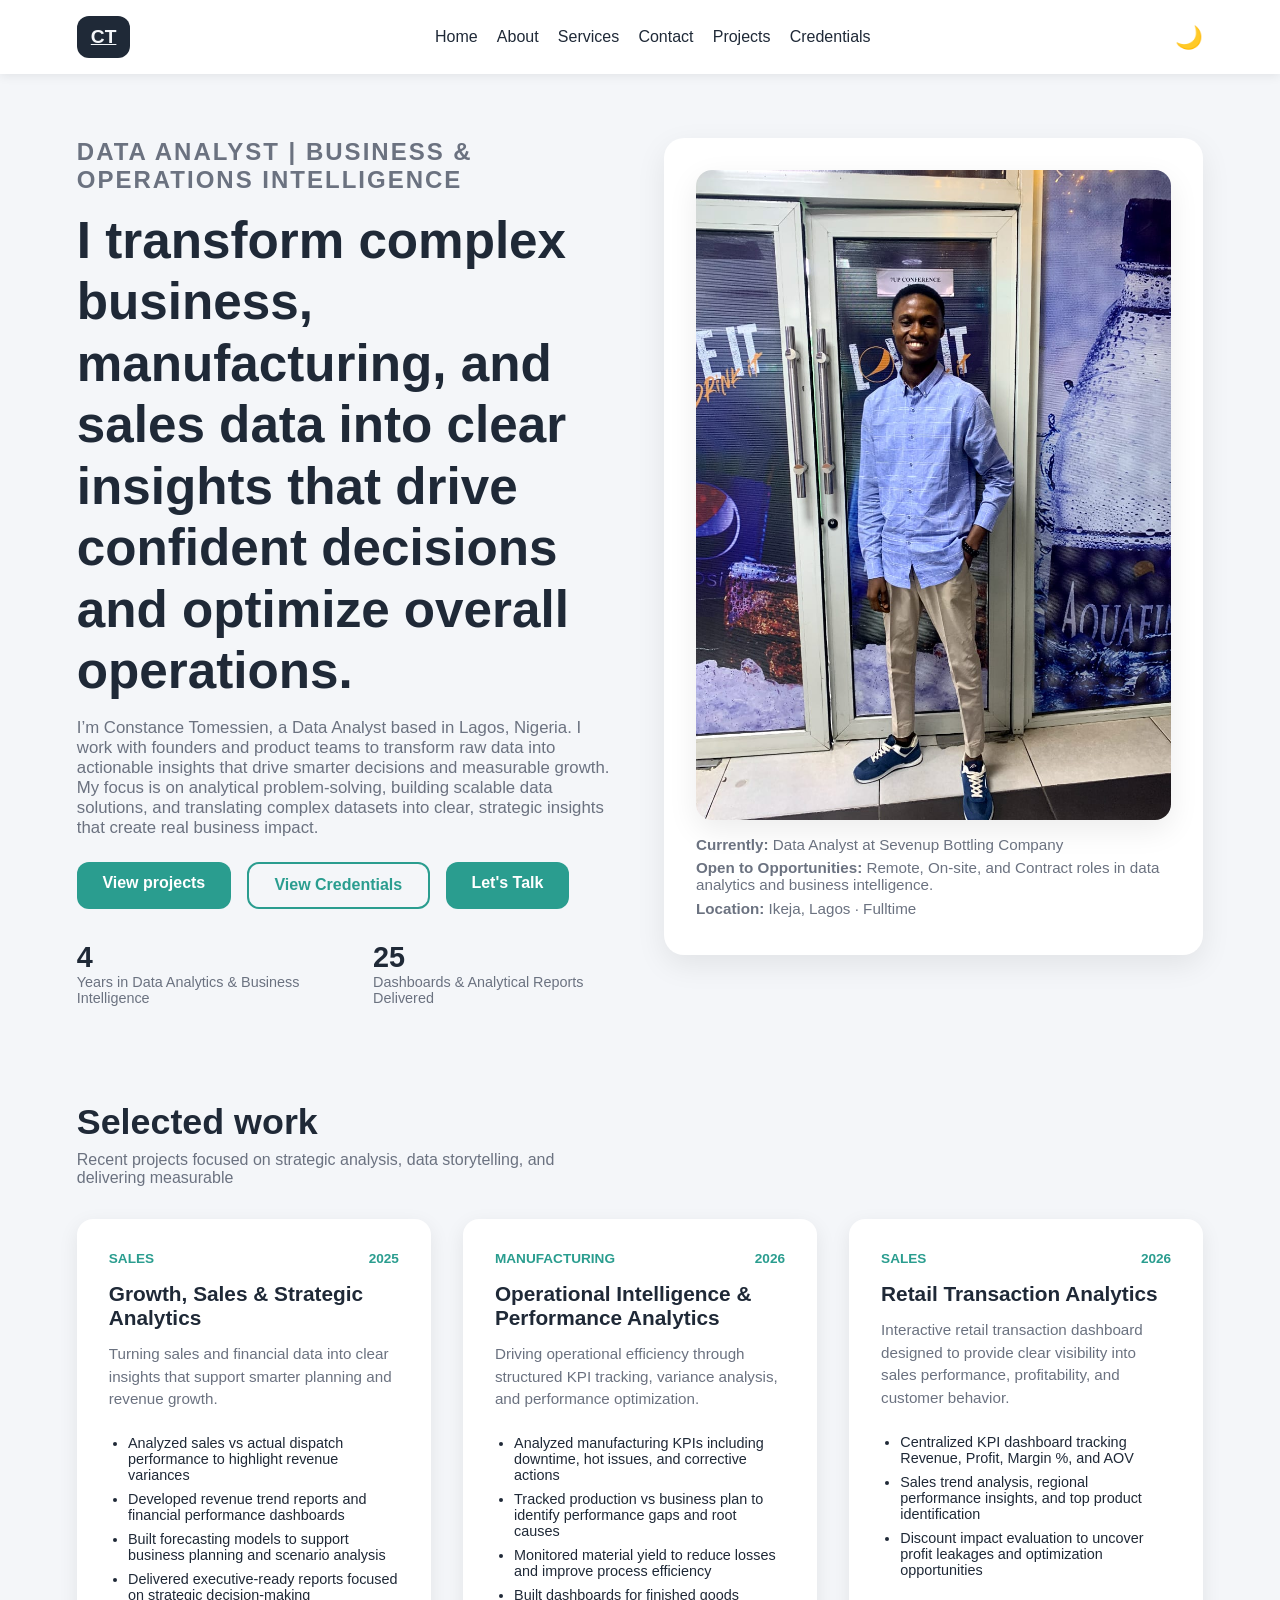
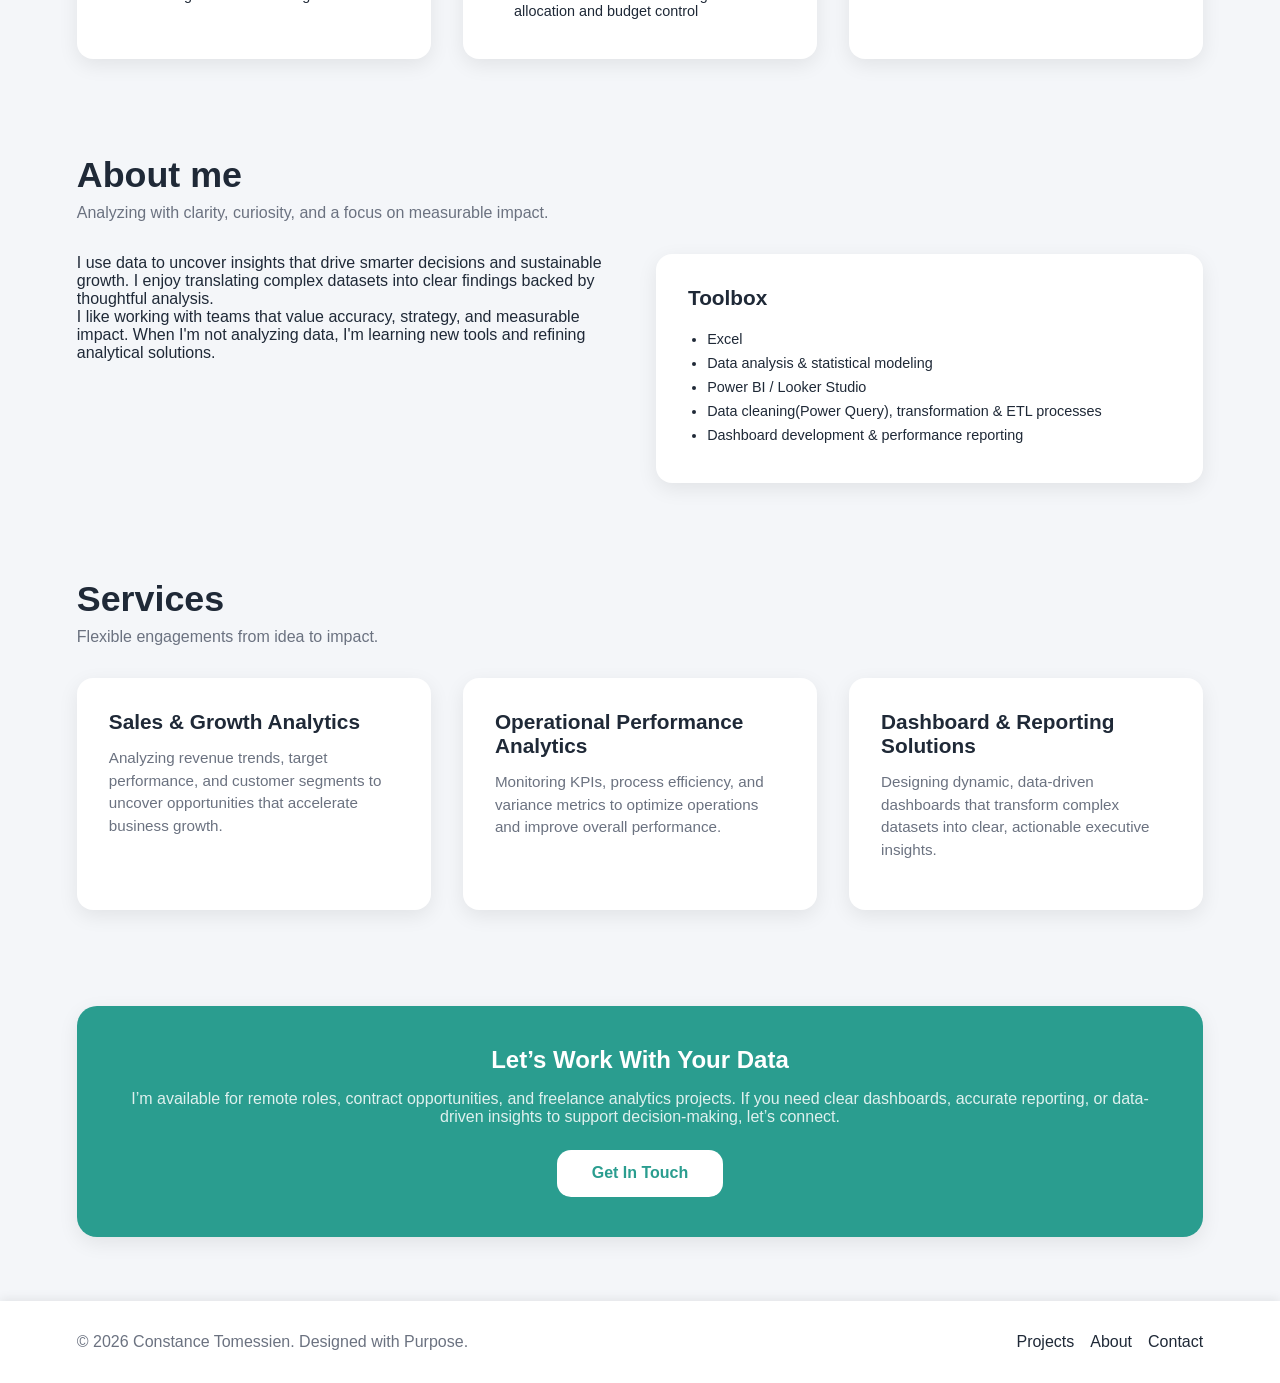
==== index.html @ d14983cd "footer update" ====
<!DOCTYPE html>
<html lang="en">
<head>
<meta charset="UTF-8" />
<meta name="viewport" content="width=device-width, initial-scale=1.0" />
<title>Portfolio | Constance.Tomessien</title>

<link rel="stylesheet" href="Styles/style.css"/>
<link rel="preconnect" href="https://fonts.googleapis.com"/>
<link rel="preconnect" href="https://fonts.gstatic.com" crossorigin />
<link href="https://fonts.googleapis.com/css2?family=Inter:wght@300;400;500;600;700&display=swap" rel="stylesheet"/>
</head>

<body>
<header class="site-header">
  <nav class="nav">
    <a class="logo" href="#top">CT</a>
    <div class="nav-links">
       <a href="index.html#work">Home</a>
      <a href="index.html#about">About</a>
      <a href="index.html#services">Services</a>
      <a href="index.html#contact">Contact</a>
      <a href="work.html">Projects</a>
      <a href="credentials.html">Credentials</a>
    </div>
    <button id="theme-toggle" class="theme-toggle">🌙</button>
  </nav>
</header>

<main id="top">

<section class="hero reveal">
  <div class="hero-content">
    <p class="eyebrow">Data Analyst | Business & Operations Intelligence</p>
<h1>
  I transform complex business, manufacturing, and sales data into clear insights that drive confident decisions and optimize overall operations.
</h1>
    <p class="lead">
      I’m Constance Tomessien, a Data Analyst based in Lagos, Nigeria.
I work with founders and product teams to transform raw data into actionable insights that drive smarter decisions and measurable growth.

My focus is on analytical problem-solving, building scalable data solutions, and translating complex datasets into clear, strategic insights that create real business impact.
    </p>
    <div class="hero-actions">
      <a class="primary" href="#work">View projects</a>
      <a href="credentials.html" class="Primary-btn">
  View Credentials
</a>

     <a class="primary talk-btn" href="mailto:Esstancy@gmail.com">Let's Talk</a>
    </div>
    <div class="hero-stats">
      <div>
  <h3>4+</h3>
  <p>Years in Data Analytics & Business Intelligence</p>
</div>

<div>
  <h3>25+</h3>
  <p>Dashboards & Analytical Reports Delivered</p>
</div>
      <!--<div>
        <h3>8</h3>
        <p>Happy partners</p>
      </div>-->
    </div>
  </div>

  <div class="hero-card">
    <!-- Button over the hero image -->

    <img src="Constance.jpg" alt="Portrait of Constance" class="hero-image"/>
    <div class="card-content">
      <p><strong>Currently:</strong> Data Analyst at Sevenup Bottling Company</p>
      <p><strong>Open to Opportunities:</strong> Remote, On-site, and Contract roles in data analytics and business intelligence.</p>
      <p><strong>Location:</strong> Ikeja, Lagos · Fulltime</p>
    </div>
  </div>
</section>

<section class="work reveal" id="work">
  <div class="section-title">
    <h2>Selected work</h2>
   <p>Recent projects focused on strategic analysis, data storytelling, and delivering measurable</p>
  </div>

  <div class="work-grid">
    <a class="work-card clickable">
      <div class="work-meta">
        <span>SALES</span>
        <span>2025</span>
      </div>
      <h3>Growth, Sales & Strategic Analytics</h3>
      <p>
        Turning sales and financial data into clear insights that support smarter planning and revenue growth.
      </p>
      <ul>
        <li>Analyzed sales vs actual dispatch performance to highlight revenue variances</li>
        <li>Developed revenue trend reports and financial performance dashboards</li>
        <li>Built forecasting models to support business planning and scenario analysis</li>
        <li>Delivered executive-ready reports focused on strategic decision-making</li>
      </ul>
    </a>

    <a class="work-card clickable">
      <div class="work-meta">
        <span>MANUFACTURING</span>
        <span>2026</span>
      </div>
     <h3>Operational Intelligence & Performance Analytics</h3>
      <p>
        Driving operational efficiency through structured KPI tracking, variance analysis, and performance optimization.
      </p>
      <ul>
        <li>Analyzed manufacturing KPIs including downtime, hot issues, and corrective actions</li>
        <li>Tracked production vs business plan to identify performance gaps and root causes</li>
        <li>Monitored material yield to reduce losses and improve process efficiency</li>
        <li>Built dashboards for finished goods allocation and budget control</li>
      </ul>
    </a>


    <a class="work-card clickable">
      <div class="work-meta">
        <span>SALES</span>
        <span>2026</span>
      </div>
      <h3>Retail Transaction Analytics</h3>
      <p>
        Interactive retail transaction dashboard designed to provide clear visibility into sales performance, profitability, and customer behavior.
      </p>
      <ul>
        <li>Centralized KPI dashboard tracking Revenue, Profit, Margin %, and AOV</li>
        <li>Sales trend analysis, regional performance insights, and top product identification</li>
        <li>Discount impact evaluation to uncover profit leakages and optimization opportunities</li>
      </ul>
    </a>

     <!--<a class="work-card clickable">
      <div class="work-meta">
        <span>E-Commerce</span>
        <span>2026</span>
      </div>
      <h3>E-Commerce Web Platform</h3>
        <p>
             A scalable online storefront designed to optimize product discovery, streamline checkout, and improve overall customer experience.
        </p>
        <ul>
            <li>Dynamic product catalog with category filtering and search</li>
            <li>Secure cart and checkout workflow</li>
            <li>Admin dashboard for product and order management</li>
        </ul>

        </a>-->

  </div>
</section>

<section class="about reveal" id="about">
  <div class="section-title">
    <h2>About me</h2>
    <p>Analyzing with clarity, curiosity, and a focus on measurable impact.</p>
  </div>
  <div class="about-grid">
    <div>
      <p>
        I use data to uncover insights that drive smarter decisions and sustainable growth.
        I enjoy translating complex datasets into clear findings backed by thoughtful analysis.
      </p>
      <p>
        I like working with teams that value accuracy, strategy, and measurable impact.
        When I'm not analyzing data, I'm learning new tools and refining analytical solutions.
      </p>
    </div>

    <div class="about-list">
    <h3>Toolbox</h3>
      <ul>
        <li>Excel</li>
        <li>Data analysis & statistical modeling</li>
        <li>Power BI / Looker Studio</li>
        <li>Data cleaning(Power Query), transformation & ETL processes</li>
        <li>Dashboard development & performance reporting</li>
      </ul>
    </div>
  </div>
</section>

<section class="services reveal" id="services">
  <div class="section-title">
    <h2>Services</h2>
    <p>Flexible engagements from idea to impact.</p>
  </div>
  <div class="service-grid">
    <div class="service-card">
      <h3>Sales & Growth Analytics</h3>
      <p>Analyzing revenue trends, target performance, and customer segments to uncover opportunities that accelerate business growth.</p>
    </div>
    <div class="service-card">
      <h3>Operational Performance Analytics</h3>
      <p>Monitoring KPIs, process efficiency, and variance metrics to optimize operations and improve overall performance.</p>
    </div>
    <div class="service-card">
      <h3>Dashboard & Reporting Solutions</h3>
      <p>Designing dynamic, data-driven dashboards that transform complex datasets into clear, actionable executive insights.</p>
    </div>
  </div>
</section>

<section class="contact reveal" id="contact">
<div>
  <h2>Let’s Work With Your Data</h2>
  <p>
    I’m available for remote roles, contract opportunities, and freelance analytics projects. 
    If you need clear dashboards, accurate reporting, or data-driven insights to support decision-making, let’s connect.
  </p>
  <a href="mailto:esstancy@gmail.com?subject=Data%20Analytics%20Opportunity">
    Get In Touch
  </a>
</div>

  </div>
</section>

</main>

<footer class="site-footer">
  <p>© 2026 Constance Tomessien. Designed with Purpose.</p>
  <div class="footer-links">
    <a href="#work">Projects</a>
    <a href="#about">About</a>
    <a href="#contact">Contact</a>
  </div>
</footer>
<script src="Styles/script.js"></script>
</body>
</html>
---- Styles/style.css ----
:root {
  --primary: #2a9d8f;
  --bg: #f4f6f9;
  --surface: #ffffff;
  --text: #1f2937;
  --muted: #6b7280;
  --shadow: rgba(0, 0, 0, 0.08);
}

[data-theme="dark"] {
  --bg: #0f172a;
  --surface: #1e293b;
  --text: #f1f5f9;
  --muted: #94a3b8;
  --shadow: rgba(0, 0, 0, 0.4);
}

* {
  margin: 0;
  padding: 0;
  box-sizing: border-box;
  font-family: 'Trebuchet MS', 'Lucida Sans Unicode', 'Lucida Grande', 'Lucida Sans', Arial, sans-serif;
}

body {
  background: var(--bg);
  color: var(--text);
  transition: all 0.3s ease;
  scroll-behavior: smooth;
}

/* HEADER / NAV */
.site-header {
  padding: 1rem 6%;
  background: var(--surface);
  box-shadow: 0 2px 10px var(--shadow);
  position: sticky;
  top: 0;
  z-index: 1000;
}

.nav {
  display: flex;
  justify-content: space-between;
  align-items: center;
}

.logo {
  font-weight: 700;
  font-size: 1.2rem;
  padding: 10px 14px;
  border-radius: 12px;
  background: var(--text);
  color: var(--bg);
  transition: 0.3s;
}

.nav-links {
  display: flex;
  gap: 1.2rem;
  align-items: center;
}

.nav-links a {
  text-decoration: none;
  color: var(--text);
  font-weight: 500;
  position: relative;
  transition: 0.3s;
}

.nav-links a::after {
  content: "";
  position: absolute;
  width: 0%;
  height: 2px;
  left: 0;
  bottom: -5px;
  background: var(--primary);
  transition: 0.3s;
}

.nav-links a:hover::after,
.nav-links a.active::after {
  width: 100%;
}

.theme-toggle {
  background: none;
  border: none;
  font-size: 1.4rem;
  cursor: pointer;
  color: var(--text);
}

/* MAIN */
main {
  padding: 4rem 6%;
  display: flex;
  flex-direction: column;
  gap: 6rem;
}

/* HERO */
.hero {
  display: grid;
  grid-template-columns: repeat(auto-fit, minmax(280px, 1fr));
  gap: 3rem;
  align-items: start;
}

.hero-content h1 {
  font-size: clamp(2.5rem, 4vw, 3.2rem);
  line-height: 1.2;
  margin: 1rem 0;
}

.eyebrow {
  text-transform: uppercase;
  letter-spacing: 2px;
  font-size: 1.5rem;
  color: var(--muted);
  font-weight: 600;
}

.lead {
  font-size: 1.05rem;
  color: var(--muted);
  max-width: 600px;
}

.hero-actions {
  display: flex;
  gap: 16px;
  margin: 1.5rem 0;
  flex-wrap: wrap;
}

.hero-actions a {
  padding: 0.8rem 1.6rem;
  border-radius: 12px;
  font-weight: 600;
  transition: all 0.3s ease;
  text-decoration: none;
}

.hero-actions .primary {
  background: var(--primary);
  color: #fff;
}

.hero-actions .primary:hover {
  transform: translateY(-3px);
}

.hero-actions .secondary {
  border: 2px solid var(--primary);
  color: var(--primary);
  background: transparent;
}

.hero-actions .Primary-btn{
   border: 2px solid var(--primary);
  color: var(--primary);
  background: transparent;
}

.hero-actions .secondary:hover{
  background: var(--primary);
  color: white;
}

.hero-actions .Primary-btn:hover{
   background: var(--primary);
  color: white;
}
.hero-stats {
  display: flex;
  gap: 2rem;
  margin-top: 2rem;
}

.hero-stats h3 {
  font-size: 1.8rem;
}

.hero-stats p {
  color: var(--muted);
  font-size: 0.9rem;
}

/* HERO IMAGE */
.hero-card {
  background: var(--surface);
  padding: 2rem;
  border-radius: 20px;
  box-shadow: 0 10px 30px var(--shadow);
  display: grid;
  gap: 1rem;
  justify-items: center;
  position: relative; /* for top button */
}

.hero-card img {
  width: 100%;
  max-width: 550px;
  height: 650px;
  border-radius: 16px;
  box-shadow: 0 10px 30px var(--shadow);
  object-fit: cover;
}

.hero-card .card-content p {
  font-size: 0.95rem;
  color: var(--muted);
  margin-bottom: 0.4rem;
}


.hero-card .talk-btn {
  position: absolute;
  top: 15px;
  right: 15px;
  background: var(--primary);
  color: #fff;
  padding: 0.6rem 1.2rem;
  border-radius: 12px;
  font-weight: 600;
  border: none;
  cursor: pointer;
  text-decoration: none;
  transition: 0.3s;
}

.hero-card .talk-btn:hover {
  transform: translateY(-2px);
  box-shadow: 0 4px 12px var(--shadow);
}


.section-title {
  display: flex;
  flex-direction: column;
  gap: 0.5rem;
}

.section-title h2 {
  font-size: clamp(1.8rem, 2.8vw, 2.4rem);
}

.section-title p {
  color: var(--muted);
  max-width: 520px;
}

/* GRID LAYOUTS */
.work-grid,
.service-grid,
.about-grid,
.card-grid {
  display: grid;
  grid-template-columns: repeat(auto-fit, minmax(260px, 1fr));
  gap: 2rem;
  margin-top: 2rem;
}

/* WORK / SERVICE / TOOLBOX CARDS */
.work-card,
.service-card,
.about-list {
  display: flex;
  flex-direction: column;
  justify-content: flex-start;
  background: var(--surface);
  padding: 2rem;
  border-radius: 16px;
  box-shadow: 0 6px 20px var(--shadow);
  text-decoration: none;
  color: var(--text);
  transition: all 0.3s ease;
  cursor: pointer;
}

.work-card:hover,
.service-card:hover,
.about-list:hover {
  transform: translateY(-6px);
  box-shadow: 0 12px 30px var(--shadow);
}

/* Card Meta (Category + Year) */
.work-card .work-meta {
  display: flex;
  justify-content: space-between;
  margin-bottom: 1rem;
  font-size: 0.85rem;
  font-weight: 600;
  color: var(--primary);
}

/* Card Titles */
.work-card h3,
.service-card h3,
.about-list h3 {
  margin-bottom: 0.8rem;
  font-size: 1.3rem;
  color: var(--text);
}

/* Card Description */
.work-card p,
.service-card p,
.about-list p {
  font-size: 0.95rem;
  margin-bottom: 1rem;
  line-height: 1.5;
  color: var(--muted);
}

/* Card Lists */
.work-card ul,
.about-list ul {
  list-style: disc;
  padding-left: 1.2rem;
  margin-top: 0.5rem;
}

.work-card ul li,
.about-list ul li {
  margin-bottom: 0.5rem;
  font-size: 0.9rem;
  color: var(--text);
}

/* FOOTER */
.site-footer {
  padding: 2rem 6%;
  display: flex;
  justify-content: space-between;
  flex-wrap: wrap;
  gap: 1rem;
  color: var(--muted);
  background: var(--surface);
  box-shadow: 0 -2px 10px var(--shadow);
}

.footer-links {
  display: flex;
  gap: 1rem;
}

.footer-links a {
  text-decoration: none;
  color: var(--text);
  font-weight: 500;
  position: relative;
  transition: 0.3s;
}

.footer-links a::after {
  content: "";
  position: absolute;
  width: 0%;
  height: 2px;
  left: 0;
  bottom: -3px;
  background: var(--primary);
  transition: 0.3s;
}

.footer-links a:hover::after,
.footer-links a.active::after {
  width: 100%;
}

/* CONTACT SECTION */
.contact {
  display: grid;
  grid-template-columns: repeat(auto-fit, minmax(260px, 1fr));
  gap: 2rem;
  background: var(--primary);
  color: var(--surface);
  padding: 2.5rem;
  border-radius: 20px;
  box-shadow: 0 6px 20px var(--shadow);
  position: relative;
}

.contact h2 {
  color: var(--surface);
  margin-bottom: 1rem;
}

.contact p {
  color: rgba(255, 255, 255, 0.85);
}

/* LET'S TALK BUTTON ON CONTACT */
.contact .talk-btn {
  background: var(--surface);
  color: var(--primary);
  padding: 0.6rem 1.2rem;
  border-radius: 12px;
  font-weight: 600;
  border: none;
  cursor: pointer;
  text-decoration: none;
  transition: 0.3s;
}

.contact .talk-btn:hover {
  transform: translateY(-2px);
  box-shadow: 0 4px 12px var(--shadow);
}

/* SNAPSHOTS */
.snapshot-grid {
  display: grid;
  grid-template-columns: repeat(auto-fit, minmax(280px, 1fr));
  gap: 1.5rem;
  margin-top: 1.5rem;
}

.snapshot-grid img {
  width: 100%;
  border-radius: 16px;
  box-shadow: 0 6px 20px var(--shadow);
  transition: transform 0.3s ease;
}

.snapshot-grid img:hover {
  transform: scale(1.03);
}

/* REVEAL ANIMATION */
.reveal {
  opacity: 0;
  transform: translateY(30px);
  transition: all 0.7s ease;
}

.reveal.active {
  opacity: 1;
  transform: translateY(0);
}

/* RESPONSIVE */
@media (max-width: 720px) {
  .hero {
    grid-template-columns: 1fr;
  }

  .nav-links {
    flex-wrap: wrap;
    gap: 1rem;
  }
}
/* CONTACT BUTTON FIX ONLY */
.contact {
  position: relative;
  text-align: center;
}

.contact a {
  display: inline-flex;
  align-items: center;
  justify-content: center;
  margin-top: 1.5rem;
  padding: 0.9rem 2.2rem;
  background: #ffffff;
  color: var(--primary);
  border-radius: 14px;
  font-weight: 600;
  text-decoration: none;
  transition: all 0.3s ease;
}

.contact a:hover {
  transform: translateY(-3px);
}
/* ===========================
   PROJECT INTERFACE – POLISHED
   =========================== */

/* Remove underline globally inside project cards */
.project-card a {
  color: inherit;
}

/* Project Card Structure Upgrade */
.project-card {
  display: flex;
  text-decoration: none;
  flex-direction: column;
  gap: 1.1rem;
  padding: 2rem;
  border-radius: 18px;
  background: var(--surface);
  border: 1px solid rgba(0, 0, 0, 0.05);
  transition: all 0.35s ease;
}

[data-theme="dark"] .project-card {
  border: 1px solid rgba(255, 255, 255, 0.06);
}

/* Accent Line */
.project-card::before {
  content: "";
  width: 45px;
  height: 4px;
  background: var(--primary);
  border-radius: 6px;
  display: block;
}

/* Title */
.project-card h3 {
  font-size: 1.3rem;
  font-weight: 600;
  color: var(--text);
  letter-spacing: -0.3px;
}

/* Description */
.project-card p {
  font-size: 0.95rem;
  line-height: 1.65;
  color: var(--muted);
}

/* Feature List */
.project-card ul {
  padding-left: 1rem;
  margin-top: 0.3rem;
  display: flex;
  flex-direction: column;
  gap: 0.5rem;
}

.project-card ul li {
  font-size: 0.92rem;
  color: var(--muted);
  line-height: 1.5;
}

/* Professional Hover Effect */
.project-card:hover {
  transform: translateY(-8px);
  box-shadow: 0 20px 45px var(--shadow);
}

/* Optional: Slight Title Color Shift on Hover */
.project-card:hover h3 {
  color: var(--primary);
}

/* Grid Spacing Enhancement */
.card-grid {
  gap: 2.5rem;
}
/* IMAGE LIGHTBOX */
.snapshot-grid img {
  cursor: pointer;
}

/* Modal Background */
.image-modal {
  display: none;
  position: fixed;
  z-index: 2000;
  padding-top: 60px;
  left: 0;
  top: 0;
  width: 100%;
  height: 100%;
  background-color: rgba(0, 0, 0, 0.85);
  backdrop-filter: blur(4px);
}

/* Modal Image */
.modal-content {
  margin: auto;
  display: block;
  max-width: 85%;
  max-height: 80vh;
  border-radius: 16px;
  box-shadow: 0 20px 60px rgba(0, 0, 0, 0.6);
  animation: zoomIn 0.3s ease;
}

/* Close Button */
.close-modal {
  position: absolute;
  top: 25px;
  right: 40px;
  color: white;
  font-size: 40px;
  font-weight: 300;
  cursor: pointer;
  transition: 0.3s;
}

.close-modal:hover {
  color: var(--primary);
}

/* Animation */
@keyframes zoomIn {
  from { transform: scale(0.9); opacity: 0; }
  to { transform: scale(1); opacity: 1; }
}

/* ===========================
   CREDENTIALS PAGE
   =========================== */

.page-header {
  text-align: center;
  padding: 5rem 1rem 3rem;
}

.page-header h1 {
  font-size: 2.5rem;
  color: var(--text);
}

.page-header p {
  color: var(--muted);
  margin-top: 0.8rem;
}

.credentials-section {
  padding: 3rem 1rem;
  max-width: 1100px;
  margin: 0 auto;
}

.credential-card {
  background: var(--surface);
  border-radius: 18px;
  padding: 2rem;
  border: 1px solid rgba(0, 0, 0, 0.05);
  display: flex;
  flex-direction: column;
  gap: 1rem;
  transition: 0.3s ease;
}

[data-theme="dark"] .credential-card {
  border: 1px solid rgba(255, 255, 255, 0.08);
}

.credential-card:hover {
  transform: translateY(-6px);
  box-shadow: 0 20px 45px var(--shadow);
}

.credential-card h3 {
  color: var(--text);
  font-weight: 600;
}

.credential-card p {
  color: var(--muted);
}

.credential-actions {
  display: flex;
  gap: 1rem;
  flex-wrap: wrap;
  margin-top: 1rem;
}
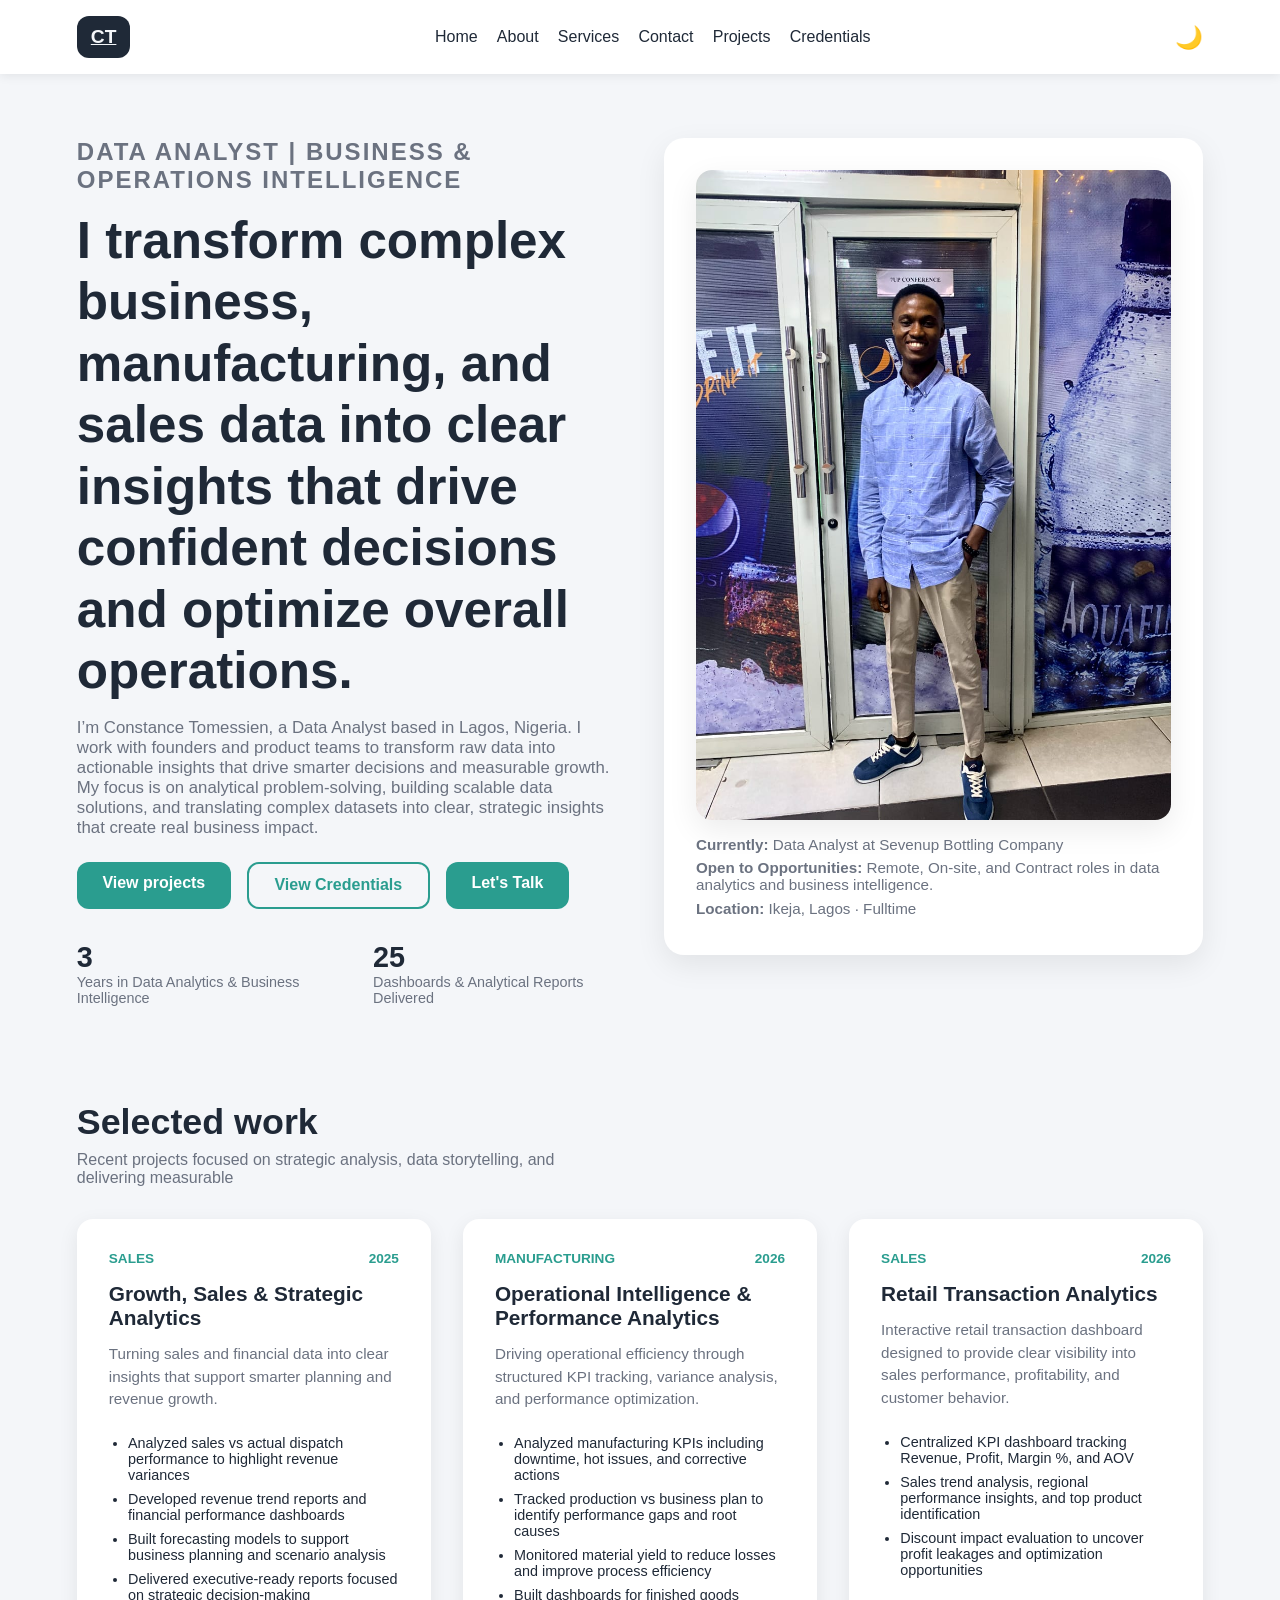
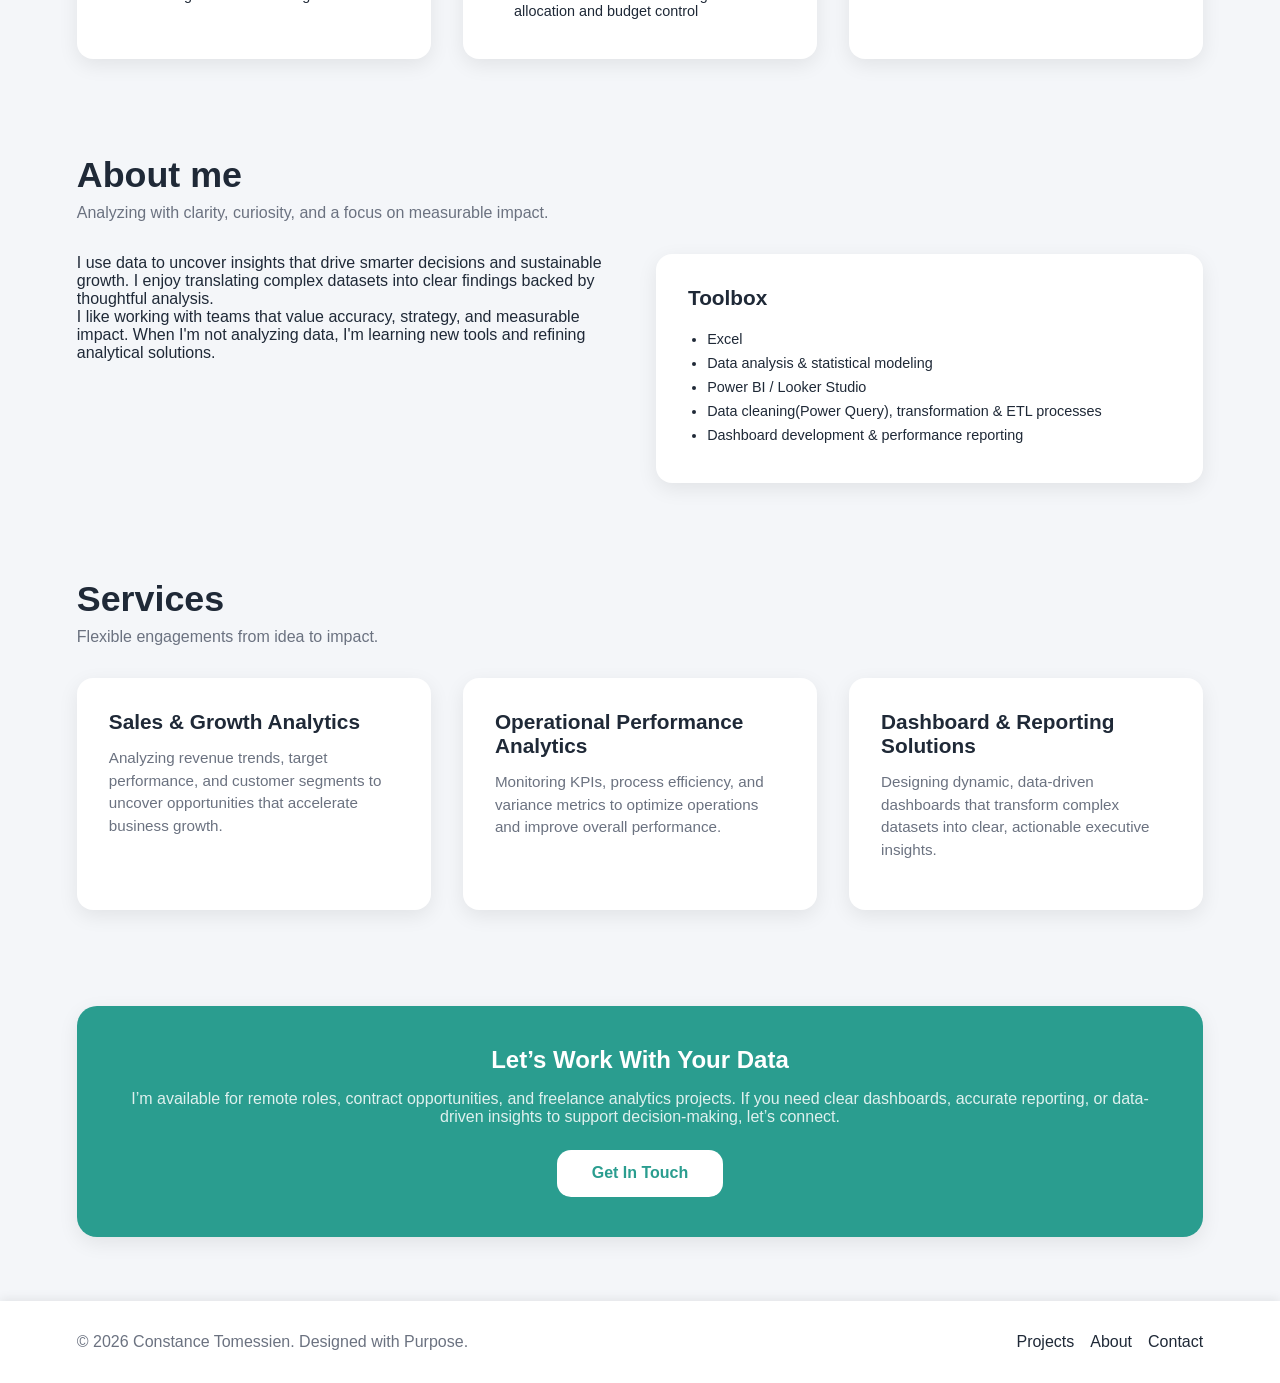
==== commit 0e74013d: "Experince year Update" ====
--- a/index.html
+++ b/index.html
@@ -4,11 +4,19 @@
 <meta charset="UTF-8" />
 <meta name="viewport" content="width=device-width, initial-scale=1.0" />
 <title>Portfolio | Constance.Tomessien</title>
-
 <link rel="stylesheet" href="Styles/style.css"/>
 <link rel="preconnect" href="https://fonts.googleapis.com"/>
 <link rel="preconnect" href="https://fonts.gstatic.com" crossorigin />
 <link href="https://fonts.googleapis.com/css2?family=Inter:wght@300;400;500;600;700&display=swap" rel="stylesheet"/>
+  <!-- Google tag (gtag.js) -->
+<script async src="https://www.googletagmanager.com/gtag/js?id=G-05SJEJJDKQ"></script>
+<script>
+  window.dataLayer = window.dataLayer || [];
+  function gtag(){dataLayer.push(arguments);}
+  gtag('js', new Date());
+
+  gtag('config', 'G-05SJEJJDKQ');
+</script>
 </head>
 
 <body>
@@ -51,7 +59,7 @@
     </div>
     <div class="hero-stats">
       <div>
-  <h3>4+</h3>
+  <h3>3+</h3>
   <p>Years in Data Analytics & Business Intelligence</p>
 </div>
 
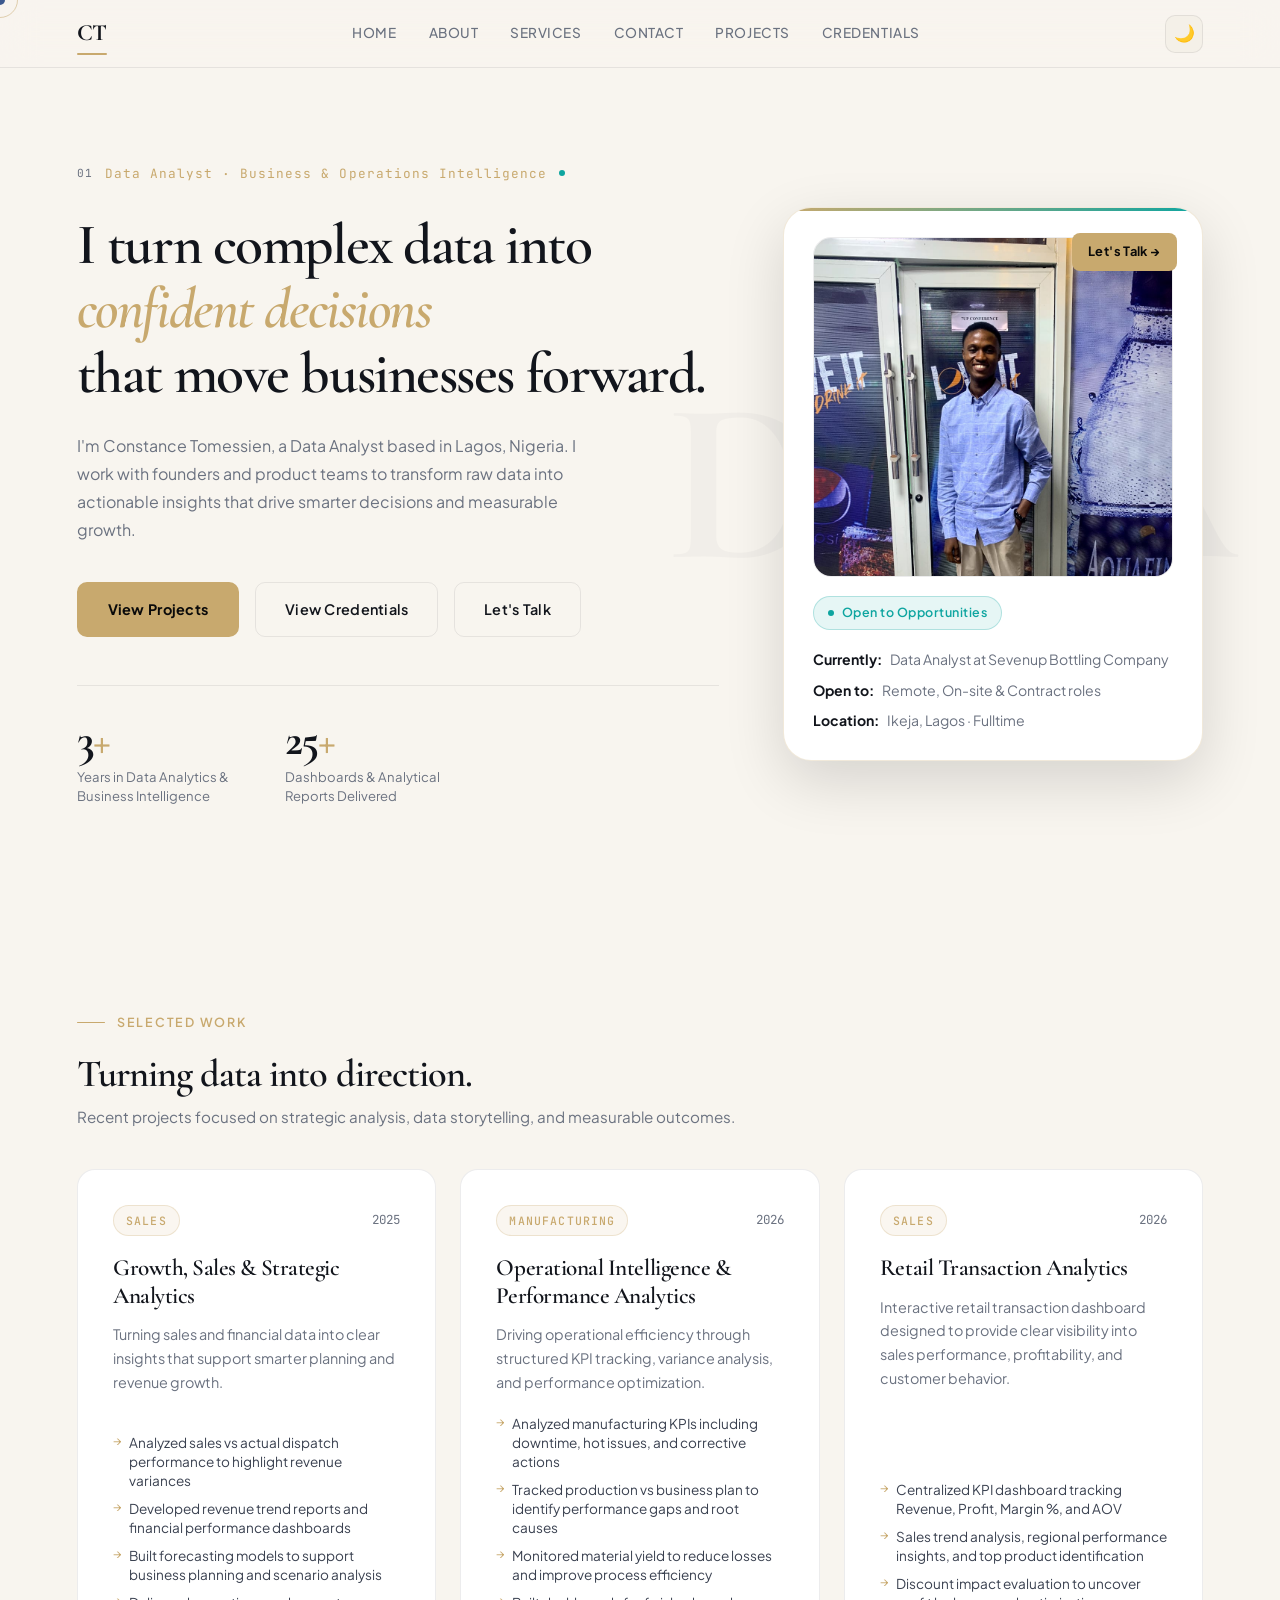
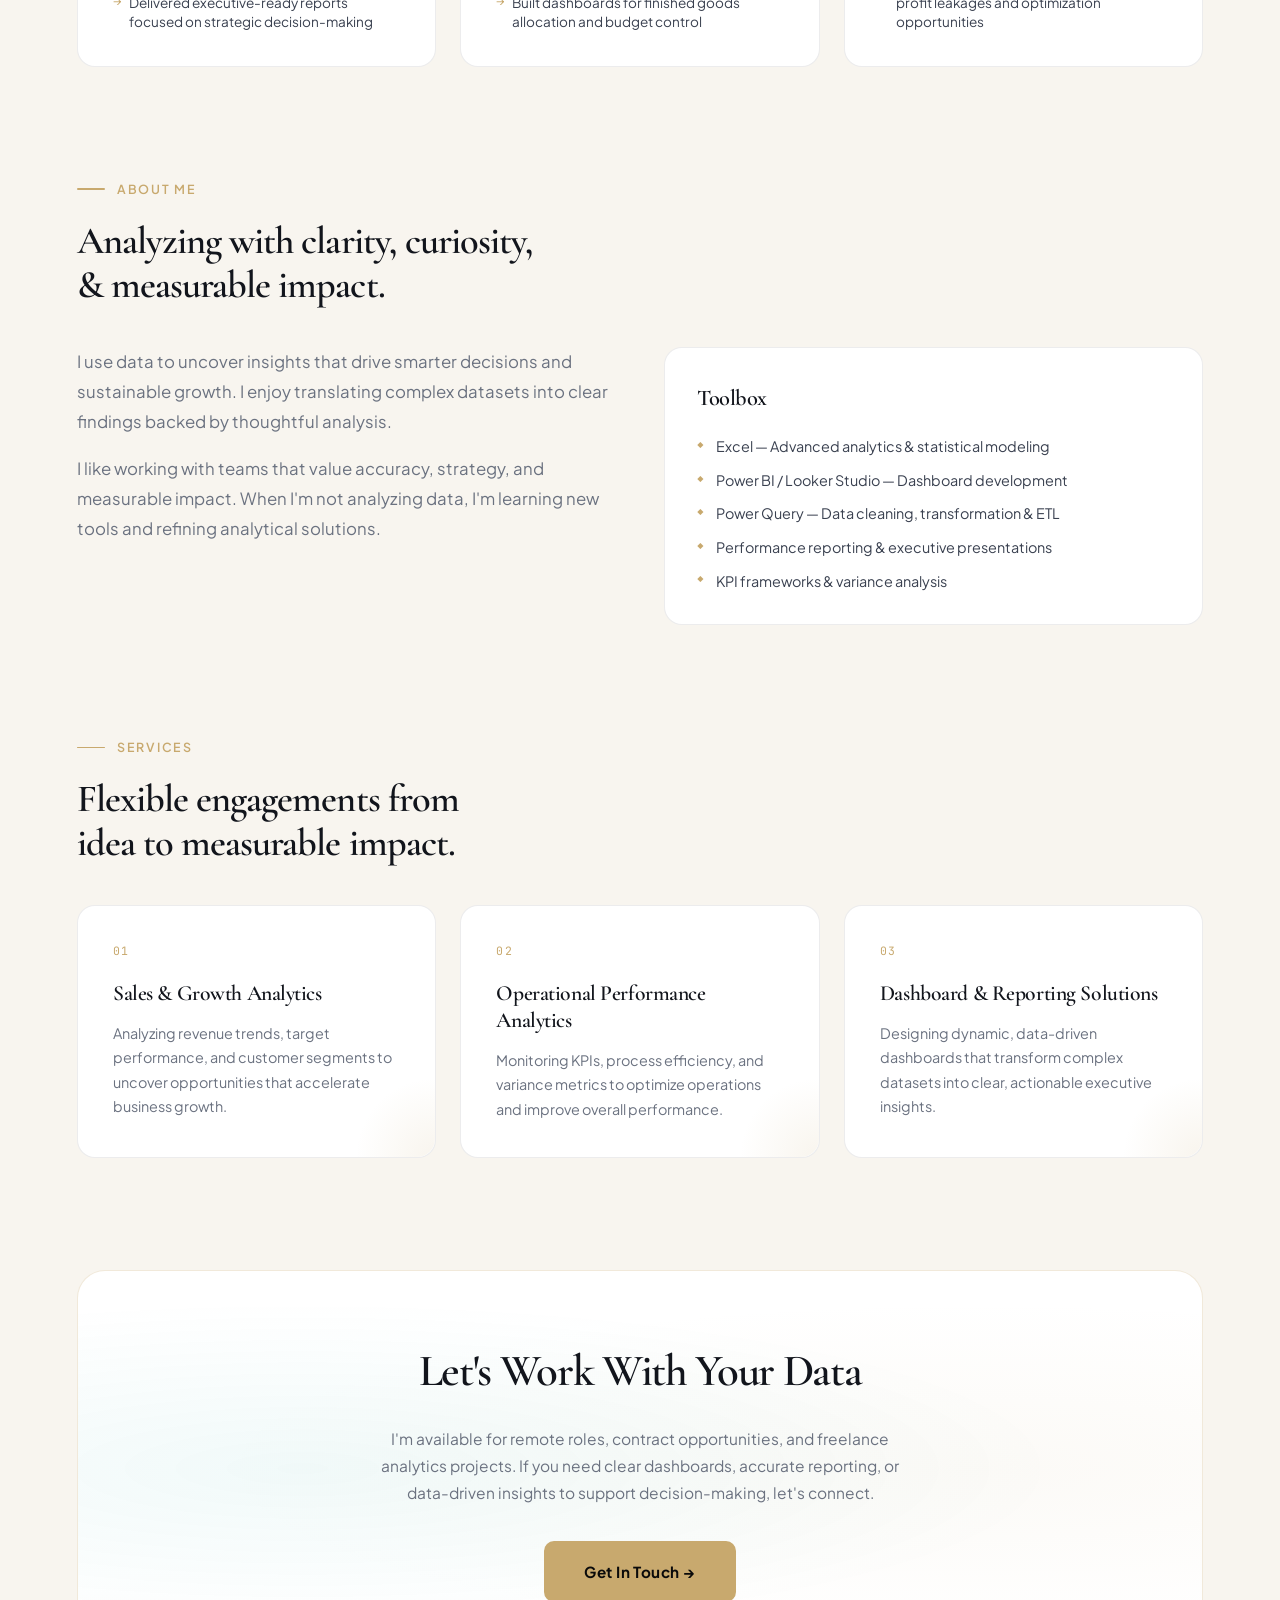
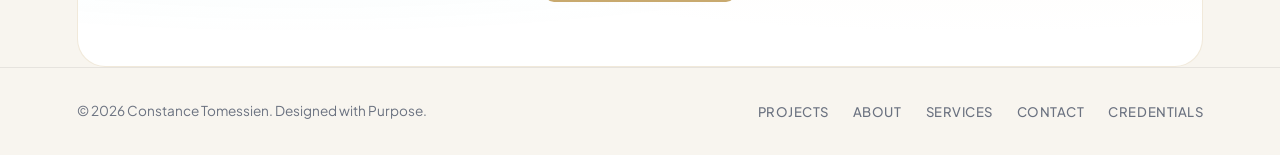
==== commit 8cc59cad: "New version" ====
--- a/index.html
+++ b/index.html
@@ -1,234 +1,229 @@
 <!DOCTYPE html>
 <html lang="en">
 <head>
-<meta charset="UTF-8" />
-<meta name="viewport" content="width=device-width, initial-scale=1.0" />
-<title>Portfolio | Constance.Tomessien</title>
-<link rel="stylesheet" href="Styles/style.css"/>
-<link rel="preconnect" href="https://fonts.googleapis.com"/>
-<link rel="preconnect" href="https://fonts.gstatic.com" crossorigin />
-<link href="https://fonts.googleapis.com/css2?family=Inter:wght@300;400;500;600;700&display=swap" rel="stylesheet"/>
+  <meta charset="UTF-8" />
+  <meta name="viewport" content="width=device-width, initial-scale=1.0" />
+  <title>Portfolio | Constance Tomessien</title>
+
   <!-- Google tag (gtag.js) -->
-<script async src="https://www.googletagmanager.com/gtag/js?id=G-05SJEJJDKQ"></script>
-<script>
-  window.dataLayer = window.dataLayer || [];
-  function gtag(){dataLayer.push(arguments);}
-  gtag('js', new Date());
-
-  gtag('config', 'G-05SJEJJDKQ');
-</script>
+  <script async src="https://www.googletagmanager.com/gtag/js?id=G-05SJEJJDKQ"></script>
+  <script>
+    window.dataLayer = window.dataLayer || [];
+    function gtag(){dataLayer.push(arguments);}
+    gtag('js', new Date());
+    gtag('config', 'G-05SJEJJDKQ');
+  </script>
+
+  <link rel="preconnect" href="https://fonts.googleapis.com"/>
+  <link rel="preconnect" href="https://fonts.gstatic.com" crossorigin />
+  <link href="https://fonts.googleapis.com/css2?family=Cormorant+Garamond:ital,wght@0,300;0,400;0,600;0,700;1,300;1,400&family=Plus+Jakarta+Sans:wght@300;400;500;600;700;800&family=JetBrains+Mono:wght@400;500&display=swap" rel="stylesheet"/>
+  <link rel="stylesheet" href="Styles/style.css"/>
 </head>
-
 <body>
+
+<!-- SCROLL PROGRESS -->
+<div id="scroll-progress"></div>
+
+<!-- CUSTOM CURSOR -->
+<div class="cursor" id="cursor"></div>
+<div class="cursor-follower" id="cursor-follower"></div>
+
+<!-- NAV -->
 <header class="site-header">
   <nav class="nav">
     <a class="logo" href="#top">CT</a>
     <div class="nav-links">
-       <a href="index.html#work">Home</a>
+      <a href="index.html#work">Home</a>
       <a href="index.html#about">About</a>
       <a href="index.html#services">Services</a>
       <a href="index.html#contact">Contact</a>
       <a href="work.html">Projects</a>
       <a href="credentials.html">Credentials</a>
     </div>
-    <button id="theme-toggle" class="theme-toggle">🌙</button>
+    <button id="theme-toggle" class="theme-toggle" aria-label="Toggle theme">🌙</button>
   </nav>
 </header>
 
 <main id="top">
 
-<section class="hero reveal">
-  <div class="hero-content">
-    <p class="eyebrow">Data Analyst | Business & Operations Intelligence</p>
-<h1>
-  I transform complex business, manufacturing, and sales data into clear insights that drive confident decisions and optimize overall operations.
-</h1>
-    <p class="lead">
-      I’m Constance Tomessien, a Data Analyst based in Lagos, Nigeria.
-I work with founders and product teams to transform raw data into actionable insights that drive smarter decisions and measurable growth.
-
-My focus is on analytical problem-solving, building scalable data solutions, and translating complex datasets into clear, strategic insights that create real business impact.
+  <!-- ─── HERO ─────────────────────────────────────────────────── -->
+  <section class="hero reveal">
+    <div class="hero-content">
+
+      <div class="hero-eyebrow">
+        Data Analyst · Business &amp; Operations Intelligence
+        <span class="dot"></span>
+      </div>
+
+      <h1>
+        I turn complex data into<br/>
+        <em>confident decisions</em><br/>
+        that move businesses forward.
+      </h1>
+
+      <p class="lead">
+        I'm Constance Tomessien, a Data Analyst based in Lagos, Nigeria.
+        I work with founders and product teams to transform raw data into
+        actionable insights that drive smarter decisions and measurable growth.
+      </p>
+
+      <div class="hero-actions">
+        <a class="btn-primary" href="#work">View Projects</a>
+        <a class="btn-outline" href="credentials.html">View Credentials</a>
+        <a class="btn-outline Primary-btn talk-btn" href="mailto:Esstancy@gmail.com">Let's Talk</a>
+      </div>
+
+      <div class="hero-stats">
+        <div class="stat">
+          <h3><span class="count" data-target="3">0</span><span class="plus">+</span></h3>
+          <p>Years in Data Analytics &amp; Business Intelligence</p>
+        </div>
+        <div class="stat">
+          <h3><span class="count" data-target="25">0</span><span class="plus">+</span></h3>
+          <p>Dashboards &amp; Analytical Reports Delivered</p>
+        </div>
+      </div>
+    </div>
+
+    <div class="hero-card">
+      <a class="talk-btn" href="mailto:Esstancy@gmail.com">Let's Talk →</a>
+      <img src="Constance.jpg" alt="Portrait of Constance Tomessien" class="hero-image"/>
+
+      <div class="status-badge">
+        <span class="dot"></span> Open to Opportunities
+      </div>
+
+      <div class="card-content">
+        <p><strong>Currently:</strong> Data Analyst at Sevenup Bottling Company</p>
+        <p><strong>Open to:</strong> Remote, On-site &amp; Contract roles</p>
+        <p><strong>Location:</strong> Ikeja, Lagos · Fulltime</p>
+      </div>
+    </div>
+  </section>
+
+  <!-- ─── SELECTED WORK ─────────────────────────────────────────── -->
+  <section class="work reveal" id="work">
+    <div class="section-title">
+      <div class="section-label">Selected Work</div>
+      <h2>Turning data into direction.</h2>
+      <p>Recent projects focused on strategic analysis, data storytelling, and measurable outcomes.</p>
+    </div>
+
+    <div class="work-grid">
+
+      <a class="work-card clickable">
+        <div class="work-meta">
+          <span>SALES</span>
+          <span>2025</span>
+        </div>
+        <h3>Growth, Sales &amp; Strategic Analytics</h3>
+        <p>Turning sales and financial data into clear insights that support smarter planning and revenue growth.</p>
+        <ul>
+          <li>Analyzed sales vs actual dispatch performance to highlight revenue variances</li>
+          <li>Developed revenue trend reports and financial performance dashboards</li>
+          <li>Built forecasting models to support business planning and scenario analysis</li>
+          <li>Delivered executive-ready reports focused on strategic decision-making</li>
+        </ul>
+      </a>
+
+      <a class="work-card clickable">
+        <div class="work-meta">
+          <span>MANUFACTURING</span>
+          <span>2026</span>
+        </div>
+        <h3>Operational Intelligence &amp; Performance Analytics</h3>
+        <p>Driving operational efficiency through structured KPI tracking, variance analysis, and performance optimization.</p>
+        <ul>
+          <li>Analyzed manufacturing KPIs including downtime, hot issues, and corrective actions</li>
+          <li>Tracked production vs business plan to identify performance gaps and root causes</li>
+          <li>Monitored material yield to reduce losses and improve process efficiency</li>
+          <li>Built dashboards for finished goods allocation and budget control</li>
+        </ul>
+      </a>
+
+      <a class="work-card clickable">
+        <div class="work-meta">
+          <span>SALES</span>
+          <span>2026</span>
+        </div>
+        <h3>Retail Transaction Analytics</h3>
+        <p>Interactive retail transaction dashboard designed to provide clear visibility into sales performance, profitability, and customer behavior.</p>
+        <ul>
+          <li>Centralized KPI dashboard tracking Revenue, Profit, Margin %, and AOV</li>
+          <li>Sales trend analysis, regional performance insights, and top product identification</li>
+          <li>Discount impact evaluation to uncover profit leakages and optimization opportunities</li>
+        </ul>
+      </a>
+
+    </div>
+  </section>
+
+  <!-- ─── ABOUT ──────────────────────────────────────────────────── -->
+  <section class="about reveal" id="about">
+    <div class="section-title">
+      <div class="section-label">About Me</div>
+      <h2>Analyzing with clarity, curiosity,<br/>&amp; measurable impact.</h2>
+    </div>
+    <div class="about-grid">
+      <div>
+        <p>
+          I use data to uncover insights that drive smarter decisions and sustainable growth.
+          I enjoy translating complex datasets into clear findings backed by thoughtful analysis.
+        </p>
+        <p>
+          I like working with teams that value accuracy, strategy, and measurable impact.
+          When I'm not analyzing data, I'm learning new tools and refining analytical solutions.
+        </p>
+      </div>
+      <div class="about-list">
+        <h3>Toolbox</h3>
+        <ul>
+          <li>Excel — Advanced analytics &amp; statistical modeling</li>
+          <li>Power BI / Looker Studio — Dashboard development</li>
+          <li>Power Query — Data cleaning, transformation &amp; ETL</li>
+          <li>Performance reporting &amp; executive presentations</li>
+          <li>KPI frameworks &amp; variance analysis</li>
+        </ul>
+      </div>
+    </div>
+  </section>
+
+  <!-- ─── SERVICES ──────────────────────────────────────────────── -->
+  <section class="services reveal" id="services">
+    <div class="section-title">
+      <div class="section-label">Services</div>
+      <h2>Flexible engagements from<br/>idea to measurable impact.</h2>
+    </div>
+    <div class="service-grid">
+      <div class="service-card">
+        <div class="service-number">01</div>
+        <h3>Sales &amp; Growth Analytics</h3>
+        <p>Analyzing revenue trends, target performance, and customer segments to uncover opportunities that accelerate business growth.</p>
+      </div>
+      <div class="service-card">
+        <div class="service-number">02</div>
+        <h3>Operational Performance Analytics</h3>
+        <p>Monitoring KPIs, process efficiency, and variance metrics to optimize operations and improve overall performance.</p>
+      </div>
+      <div class="service-card">
+        <div class="service-number">03</div>
+        <h3>Dashboard &amp; Reporting Solutions</h3>
+        <p>Designing dynamic, data-driven dashboards that transform complex datasets into clear, actionable executive insights.</p>
+      </div>
+    </div>
+  </section>
+
+  <!-- ─── CONTACT ────────────────────────────────────────────────── -->
+  <section class="contact reveal" id="contact">
+    <h2>Let's Work With Your Data</h2>
+    <p>
+      I'm available for remote roles, contract opportunities, and freelance analytics projects.
+      If you need clear dashboards, accurate reporting, or data-driven insights to support decision-making, let's connect.
     </p>
-    <div class="hero-actions">
-      <a class="primary" href="#work">View projects</a>
-      <a href="credentials.html" class="Primary-btn">
-  View Credentials
-</a>
-
-     <a class="primary talk-btn" href="mailto:Esstancy@gmail.com">Let's Talk</a>
-    </div>
-    <div class="hero-stats">
-      <div>
-  <h3>3+</h3>
-  <p>Years in Data Analytics & Business Intelligence</p>
-</div>
-
-<div>
-  <h3>25+</h3>
-  <p>Dashboards & Analytical Reports Delivered</p>
-</div>
-      <!--<div>
-        <h3>8</h3>
-        <p>Happy partners</p>
-      </div>-->
-    </div>
-  </div>
-
-  <div class="hero-card">
-    <!-- Button over the hero image -->
-
-    <img src="Constance.jpg" alt="Portrait of Constance" class="hero-image"/>
-    <div class="card-content">
-      <p><strong>Currently:</strong> Data Analyst at Sevenup Bottling Company</p>
-      <p><strong>Open to Opportunities:</strong> Remote, On-site, and Contract roles in data analytics and business intelligence.</p>
-      <p><strong>Location:</strong> Ikeja, Lagos · Fulltime</p>
-    </div>
-  </div>
-</section>
-
-<section class="work reveal" id="work">
-  <div class="section-title">
-    <h2>Selected work</h2>
-   <p>Recent projects focused on strategic analysis, data storytelling, and delivering measurable</p>
-  </div>
-
-  <div class="work-grid">
-    <a class="work-card clickable">
-      <div class="work-meta">
-        <span>SALES</span>
-        <span>2025</span>
-      </div>
-      <h3>Growth, Sales & Strategic Analytics</h3>
-      <p>
-        Turning sales and financial data into clear insights that support smarter planning and revenue growth.
-      </p>
-      <ul>
-        <li>Analyzed sales vs actual dispatch performance to highlight revenue variances</li>
-        <li>Developed revenue trend reports and financial performance dashboards</li>
-        <li>Built forecasting models to support business planning and scenario analysis</li>
-        <li>Delivered executive-ready reports focused on strategic decision-making</li>
-      </ul>
+    <a href="mailto:esstancy@gmail.com?subject=Data%20Analytics%20Opportunity">
+      Get In Touch →
     </a>
-
-    <a class="work-card clickable">
-      <div class="work-meta">
-        <span>MANUFACTURING</span>
-        <span>2026</span>
-      </div>
-     <h3>Operational Intelligence & Performance Analytics</h3>
-      <p>
-        Driving operational efficiency through structured KPI tracking, variance analysis, and performance optimization.
-      </p>
-      <ul>
-        <li>Analyzed manufacturing KPIs including downtime, hot issues, and corrective actions</li>
-        <li>Tracked production vs business plan to identify performance gaps and root causes</li>
-        <li>Monitored material yield to reduce losses and improve process efficiency</li>
-        <li>Built dashboards for finished goods allocation and budget control</li>
-      </ul>
-    </a>
-
-
-    <a class="work-card clickable">
-      <div class="work-meta">
-        <span>SALES</span>
-        <span>2026</span>
-      </div>
-      <h3>Retail Transaction Analytics</h3>
-      <p>
-        Interactive retail transaction dashboard designed to provide clear visibility into sales performance, profitability, and customer behavior.
-      </p>
-      <ul>
-        <li>Centralized KPI dashboard tracking Revenue, Profit, Margin %, and AOV</li>
-        <li>Sales trend analysis, regional performance insights, and top product identification</li>
-        <li>Discount impact evaluation to uncover profit leakages and optimization opportunities</li>
-      </ul>
-    </a>
-
-     <!--<a class="work-card clickable">
-      <div class="work-meta">
-        <span>E-Commerce</span>
-        <span>2026</span>
-      </div>
-      <h3>E-Commerce Web Platform</h3>
-        <p>
-             A scalable online storefront designed to optimize product discovery, streamline checkout, and improve overall customer experience.
-        </p>
-        <ul>
-            <li>Dynamic product catalog with category filtering and search</li>
-            <li>Secure cart and checkout workflow</li>
-            <li>Admin dashboard for product and order management</li>
-        </ul>
-
-        </a>-->
-
-  </div>
-</section>
-
-<section class="about reveal" id="about">
-  <div class="section-title">
-    <h2>About me</h2>
-    <p>Analyzing with clarity, curiosity, and a focus on measurable impact.</p>
-  </div>
-  <div class="about-grid">
-    <div>
-      <p>
-        I use data to uncover insights that drive smarter decisions and sustainable growth.
-        I enjoy translating complex datasets into clear findings backed by thoughtful analysis.
-      </p>
-      <p>
-        I like working with teams that value accuracy, strategy, and measurable impact.
-        When I'm not analyzing data, I'm learning new tools and refining analytical solutions.
-      </p>
-    </div>
-
-    <div class="about-list">
-    <h3>Toolbox</h3>
-      <ul>
-        <li>Excel</li>
-        <li>Data analysis & statistical modeling</li>
-        <li>Power BI / Looker Studio</li>
-        <li>Data cleaning(Power Query), transformation & ETL processes</li>
-        <li>Dashboard development & performance reporting</li>
-      </ul>
-    </div>
-  </div>
-</section>
-
-<section class="services reveal" id="services">
-  <div class="section-title">
-    <h2>Services</h2>
-    <p>Flexible engagements from idea to impact.</p>
-  </div>
-  <div class="service-grid">
-    <div class="service-card">
-      <h3>Sales & Growth Analytics</h3>
-      <p>Analyzing revenue trends, target performance, and customer segments to uncover opportunities that accelerate business growth.</p>
-    </div>
-    <div class="service-card">
-      <h3>Operational Performance Analytics</h3>
-      <p>Monitoring KPIs, process efficiency, and variance metrics to optimize operations and improve overall performance.</p>
-    </div>
-    <div class="service-card">
-      <h3>Dashboard & Reporting Solutions</h3>
-      <p>Designing dynamic, data-driven dashboards that transform complex datasets into clear, actionable executive insights.</p>
-    </div>
-  </div>
-</section>
-
-<section class="contact reveal" id="contact">
-<div>
-  <h2>Let’s Work With Your Data</h2>
-  <p>
-    I’m available for remote roles, contract opportunities, and freelance analytics projects. 
-    If you need clear dashboards, accurate reporting, or data-driven insights to support decision-making, let’s connect.
-  </p>
-  <a href="mailto:esstancy@gmail.com?subject=Data%20Analytics%20Opportunity">
-    Get In Touch
-  </a>
-</div>
-
-  </div>
-</section>
+  </section>
 
 </main>
 
@@ -237,9 +232,12 @@
   <div class="footer-links">
     <a href="#work">Projects</a>
     <a href="#about">About</a>
+    <a href="#services">Services</a>
     <a href="#contact">Contact</a>
+    <a href="credentials.html">Credentials</a>
   </div>
 </footer>
+
 <script src="Styles/script.js"></script>
 </body>
 </html>
--- a/Styles/style.css
+++ b/Styles/style.css
@@ -1,741 +1,1122 @@
+/* ================================================================
+   CONSTANCE TOMESSIEN — PORTFOLIO
+   Design System: Dark Luxury Editorial × Data Intelligence
+   ================================================================ */
+
+/* ── FONTS ─────────────────────────────────────────────────────── */
+@import url('https://fonts.googleapis.com/css2?family=Cormorant+Garamond:ital,wght@0,300;0,400;0,600;0,700;1,300;1,400&family=Plus+Jakarta+Sans:wght@300;400;500;600;700;800&family=JetBrains+Mono:wght@400;500&display=swap');
+
+/* ── DESIGN TOKENS ──────────────────────────────────────────────── */
 :root {
-  --primary: #2a9d8f;
-  --bg: #f4f6f9;
-  --surface: #ffffff;
-  --text: #1f2937;
-  --muted: #6b7280;
-  --shadow: rgba(0, 0, 0, 0.08);
+  --gold:          #C8A96E;
+  --gold-light:    #DFC48A;
+  --gold-dim:      #A88B52;
+  --teal:          #0EA5A0;
+  --teal-light:    #2CC4BF;
+
+  /* Light Mode */
+  --bg:            #F8F5EF;
+  --bg-alt:        #EEE9DF;
+  --surface:       #FFFFFF;
+  --surface-alt:   #F4F0E8;
+  --border:        rgba(18, 21, 28, 0.08);
+  --border-gold:   rgba(200, 169, 110, 0.25);
+  --text:          #12151C;
+  --text-sub:      #3A4150;
+  --muted:         #6B7280;
+  --shadow-sm:     0 2px 12px rgba(0,0,0,0.07);
+  --shadow-md:     0 8px 32px rgba(0,0,0,0.10);
+  --shadow-lg:     0 20px 60px rgba(0,0,0,0.14);
+
+  --radius-sm:     10px;
+  --radius-md:     18px;
+  --radius-lg:     28px;
+
+  --transition:    all 0.38s cubic-bezier(0.23, 1, 0.32, 1);
+
+  --font-display:  'Cormorant Garamond', Georgia, serif;
+  --font-body:     'Plus Jakarta Sans', sans-serif;
+  --font-mono:     'JetBrains Mono', monospace;
+
+  --primary:       var(--gold);
+  --section-gap:   7rem;
 }
 
 [data-theme="dark"] {
-  --bg: #0f172a;
-  --surface: #1e293b;
-  --text: #f1f5f9;
-  --muted: #94a3b8;
-  --shadow: rgba(0, 0, 0, 0.4);
-}
-
-* {
-  margin: 0;
-  padding: 0;
-  box-sizing: border-box;
-  font-family: 'Trebuchet MS', 'Lucida Sans Unicode', 'Lucida Grande', 'Lucida Sans', Arial, sans-serif;
+  --bg:            #07090F;
+  --bg-alt:        #0C1019;
+  --surface:       #0F1728;
+  --surface-alt:   #141F35;
+  --border:        rgba(255, 255, 255, 0.06);
+  --border-gold:   rgba(200, 169, 110, 0.20);
+  --text:          #EDE9E2;
+  --text-sub:      #B8B4AC;
+  --muted:         #687080;
+  --shadow-sm:     0 2px 12px rgba(0,0,0,0.35);
+  --shadow-md:     0 8px 32px rgba(0,0,0,0.45);
+  --shadow-lg:     0 20px 60px rgba(0,0,0,0.65);
+}
+
+/* ── RESET ──────────────────────────────────────────────────────── */
+*, *::before, *::after { margin: 0; padding: 0; box-sizing: border-box; }
+
+html {
+  scroll-behavior: smooth;
+  font-size: 16px;
 }
 
 body {
   background: var(--bg);
   color: var(--text);
-  transition: all 0.3s ease;
-  scroll-behavior: smooth;
-}
-
-/* HEADER / NAV */
+  font-family: var(--font-body);
+  font-weight: 400;
+  line-height: 1.65;
+  transition: background 0.4s ease, color 0.4s ease;
+  overflow-x: hidden;
+}
+
+img { display: block; max-width: 100%; }
+a { text-decoration: none; color: inherit; }
+ul { list-style: none; }
+
+/* ── SCROLLBAR ──────────────────────────────────────────────────── */
+::-webkit-scrollbar { width: 5px; }
+::-webkit-scrollbar-track { background: var(--bg); }
+::-webkit-scrollbar-thumb { background: var(--gold-dim); border-radius: 99px; }
+
+/* ── PROGRESS BAR ───────────────────────────────────────────────── */
+#scroll-progress {
+  position: fixed;
+  top: 0; left: 0;
+  height: 2px;
+  width: 0%;
+  background: linear-gradient(90deg, var(--teal), var(--gold));
+  z-index: 9999;
+  transition: width 0.1s linear;
+}
+
+/* ── CUSTOM CURSOR ──────────────────────────────────────────────── */
+.cursor {
+  position: fixed;
+  width: 10px; height: 10px;
+  background: var(--gold);
+  border-radius: 50%;
+  pointer-events: none;
+  z-index: 9998;
+  transform: translate(-50%, -50%);
+  transition: transform 0.08s, width 0.25s, height 0.25s, opacity 0.25s;
+  mix-blend-mode: exclusion;
+}
+.cursor-follower {
+  position: fixed;
+  width: 36px; height: 36px;
+  border: 1.5px solid var(--gold);
+  border-radius: 50%;
+  pointer-events: none;
+  z-index: 9997;
+  transform: translate(-50%, -50%);
+  transition: all 0.18s cubic-bezier(0.23, 1, 0.32, 1);
+  opacity: 0.5;
+}
+.cursor.active   { width: 18px; height: 18px; opacity: 0.7; }
+.cursor-follower.active { width: 56px; height: 56px; opacity: 0.25; }
+
+@media (hover: none) { .cursor, .cursor-follower { display: none; } }
+
+/* ── HEADER / NAV ───────────────────────────────────────────────── */
 .site-header {
-  padding: 1rem 6%;
-  background: var(--surface);
-  box-shadow: 0 2px 10px var(--shadow);
   position: sticky;
-  top: 0;
-  z-index: 1000;
+  top: 0; z-index: 100;
+  padding: 0 6%;
+  height: 68px;
+  display: flex;
+  align-items: center;
+  background: rgba(var(--bg-rgb, 248,245,239), 0.82);
+  backdrop-filter: blur(18px) saturate(180%);
+  -webkit-backdrop-filter: blur(18px) saturate(180%);
+  border-bottom: 1px solid var(--border);
+  transition: var(--transition);
+}
+
+[data-theme="dark"] .site-header {
+  background: rgba(7, 9, 15, 0.85);
 }
 
 .nav {
-  display: flex;
+  width: 100%;
+  display: flex;
+  align-items: center;
   justify-content: space-between;
-  align-items: center;
 }
 
 .logo {
+  font-family: var(--font-display);
+  font-size: 1.45rem;
   font-weight: 700;
-  font-size: 1.2rem;
-  padding: 10px 14px;
-  border-radius: 12px;
-  background: var(--text);
-  color: var(--bg);
-  transition: 0.3s;
+  letter-spacing: -0.02em;
+  color: var(--text);
+  position: relative;
+}
+.logo::after {
+  content: '';
+  position: absolute;
+  bottom: -2px; left: 0;
+  width: 100%; height: 2px;
+  background: var(--gold);
+  border-radius: 2px;
 }
 
 .nav-links {
   display: flex;
-  gap: 1.2rem;
-  align-items: center;
+  align-items: center;
+  gap: 2rem;
 }
 
 .nav-links a {
-  text-decoration: none;
-  color: var(--text);
+  font-size: 0.85rem;
   font-weight: 500;
-  position: relative;
-  transition: 0.3s;
-}
-
+  letter-spacing: 0.04em;
+  text-transform: uppercase;
+  color: var(--muted);
+  position: relative;
+  transition: color 0.25s;
+}
+.nav-links a:hover { color: var(--text); }
 .nav-links a::after {
-  content: "";
+  content: '';
   position: absolute;
-  width: 0%;
-  height: 2px;
-  left: 0;
-  bottom: -5px;
-  background: var(--primary);
-  transition: 0.3s;
-}
-
-.nav-links a:hover::after,
-.nav-links a.active::after {
-  width: 100%;
-}
+  bottom: -4px; left: 0;
+  width: 0; height: 1.5px;
+  background: var(--gold);
+  border-radius: 2px;
+  transition: width 0.3s cubic-bezier(0.23, 1, 0.32, 1);
+}
+.nav-links a:hover::after { width: 100%; }
 
 .theme-toggle {
-  background: none;
-  border: none;
-  font-size: 1.4rem;
+  background: var(--surface-alt);
+  border: 1px solid var(--border);
+  border-radius: var(--radius-sm);
+  width: 38px; height: 38px;
+  display: flex; align-items: center; justify-content: center;
+  font-size: 1.05rem;
   cursor: pointer;
   color: var(--text);
-}
-
-/* MAIN */
+  transition: var(--transition);
+}
+.theme-toggle:hover {
+  background: var(--gold);
+  border-color: var(--gold);
+}
+
+/* ── SECTION LABEL ──────────────────────────────────────────────── */
+.section-label {
+  display: flex;
+  align-items: center;
+  gap: 0.75rem;
+  font-size: 0.78rem;
+  font-weight: 600;
+  letter-spacing: 0.14em;
+  text-transform: uppercase;
+  color: var(--gold);
+  margin-bottom: 1.2rem;
+}
+.section-label::before {
+  content: '';
+  width: 28px; height: 1.5px;
+  background: var(--gold);
+  border-radius: 2px;
+  flex-shrink: 0;
+}
+
+/* ── MAIN LAYOUT ─────────────────────────────────────────────────── */
 main {
-  padding: 4rem 6%;
-  display: flex;
-  flex-direction: column;
-  gap: 6rem;
-}
-
-/* HERO */
+  padding: 0 6%;
+  display: flex;
+  flex-direction: column;
+  gap: var(--section-gap);
+}
+
+/* ── HERO ────────────────────────────────────────────────────────── */
 .hero {
   display: grid;
-  grid-template-columns: repeat(auto-fit, minmax(280px, 1fr));
+  grid-template-columns: 1fr 420px;
+  gap: 4rem;
+  align-items: center;
+  min-height: calc(100vh - 68px);
+  padding-top: 3rem;
+  padding-bottom: 3rem;
+  position: relative;
+}
+
+.hero::before {
+  content: 'DATA';
+  position: absolute;
+  right: -2%;
+  top: 50%;
+  transform: translateY(-50%);
+  font-family: var(--font-display);
+  font-size: clamp(8rem, 18vw, 18rem);
+  font-weight: 700;
+  color: var(--text);
+  opacity: 0.025;
+  letter-spacing: -0.05em;
+  pointer-events: none;
+  user-select: none;
+  line-height: 1;
+}
+
+.hero-eyebrow {
+  display: flex;
+  align-items: center;
+  gap: 0.75rem;
+  font-family: var(--font-mono);
+  font-size: 0.8rem;
+  color: var(--gold);
+  letter-spacing: 0.08em;
+  margin-bottom: 1.8rem;
+}
+.hero-eyebrow::before {
+  content: '01';
+  font-size: 0.7rem;
+  color: var(--muted);
+}
+.hero-eyebrow .dot {
+  width: 6px; height: 6px;
+  background: var(--teal);
+  border-radius: 50%;
+  animation: pulse 2s ease-in-out infinite;
+}
+@keyframes pulse {
+  0%,100% { opacity: 1; transform: scale(1); }
+  50%      { opacity: 0.5; transform: scale(0.8); }
+}
+
+.hero-content h1 {
+  font-family: var(--font-display);
+  font-size: clamp(2.6rem, 4.5vw, 4rem);
+  font-weight: 600;
+  line-height: 1.12;
+  letter-spacing: -0.025em;
+  color: var(--text);
+  margin-bottom: 1.6rem;
+}
+.hero-content h1 em {
+  font-style: italic;
+  color: var(--gold);
+}
+
+.hero-content .lead {
+  font-size: 1rem;
+  color: var(--muted);
+  max-width: 520px;
+  line-height: 1.75;
+  margin-bottom: 2.4rem;
+}
+
+/* CTA BUTTONS */
+.hero-actions {
+  display: flex;
+  gap: 1rem;
+  flex-wrap: wrap;
+  margin-bottom: 3rem;
+}
+
+.btn-primary {
+  display: inline-flex;
+  align-items: center;
+  gap: 0.5rem;
+  padding: 0.85rem 1.8rem;
+  background: var(--gold);
+  color: #0A0A0A;
+  border-radius: var(--radius-sm);
+  font-weight: 700;
+  font-size: 0.9rem;
+  letter-spacing: 0.02em;
+  border: 2px solid var(--gold);
+  transition: var(--transition);
+  cursor: pointer;
+}
+.btn-primary:hover {
+  background: var(--gold-light);
+  border-color: var(--gold-light);
+  transform: translateY(-2px);
+  box-shadow: 0 8px 24px rgba(200, 169, 110, 0.35);
+}
+
+.btn-outline {
+  display: inline-flex;
+  align-items: center;
+  gap: 0.5rem;
+  padding: 0.85rem 1.8rem;
+  background: transparent;
+  color: var(--text);
+  border-radius: var(--radius-sm);
+  font-weight: 600;
+  font-size: 0.9rem;
+  letter-spacing: 0.02em;
+  border: 1.5px solid var(--border);
+  transition: var(--transition);
+  cursor: pointer;
+}
+.btn-outline:hover {
+  border-color: var(--gold);
+  color: var(--gold);
+  transform: translateY(-2px);
+}
+
+/* keep original class aliases working */
+.Primary-btn { @extend .btn-outline; 
+  display: inline-flex;
+  align-items: center;
+  gap: 0.5rem;
+  padding: 0.85rem 1.8rem;
+  background: transparent;
+  color: var(--text);
+  border-radius: var(--radius-sm);
+  font-weight: 600;
+  font-size: 0.9rem;
+  border: 1.5px solid var(--border);
+  transition: var(--transition);
+}
+.Primary-btn:hover {
+  border-color: var(--gold);
+  color: var(--gold);
+  transform: translateY(-2px);
+}
+
+/* STATS */
+.hero-stats {
+  display: flex;
   gap: 3rem;
-  align-items: start;
-}
-
-.hero-content h1 {
-  font-size: clamp(2.5rem, 4vw, 3.2rem);
-  line-height: 1.2;
-  margin: 1rem 0;
-}
-
-.eyebrow {
-  text-transform: uppercase;
-  letter-spacing: 2px;
-  font-size: 1.5rem;
-  color: var(--muted);
-  font-weight: 600;
-}
-
-.lead {
-  font-size: 1.05rem;
-  color: var(--muted);
-  max-width: 600px;
-}
-
-.hero-actions {
-  display: flex;
-  gap: 16px;
-  margin: 1.5rem 0;
-  flex-wrap: wrap;
-}
-
-.hero-actions a {
-  padding: 0.8rem 1.6rem;
-  border-radius: 12px;
-  font-weight: 600;
-  transition: all 0.3s ease;
-  text-decoration: none;
-}
-
-.hero-actions .primary {
-  background: var(--primary);
-  color: #fff;
-}
-
-.hero-actions .primary:hover {
-  transform: translateY(-3px);
-}
-
-.hero-actions .secondary {
-  border: 2px solid var(--primary);
-  color: var(--primary);
-  background: transparent;
-}
-
-.hero-actions .Primary-btn{
-   border: 2px solid var(--primary);
-  color: var(--primary);
-  background: transparent;
-}
-
-.hero-actions .secondary:hover{
-  background: var(--primary);
-  color: white;
-}
-
-.hero-actions .Primary-btn:hover{
-   background: var(--primary);
-  color: white;
-}
-.hero-stats {
-  display: flex;
-  gap: 2rem;
-  margin-top: 2rem;
-}
-
+  padding-top: 2rem;
+  border-top: 1px solid var(--border);
+}
+.hero-stats .stat {}
 .hero-stats h3 {
-  font-size: 1.8rem;
-}
-
+  font-family: var(--font-display);
+  font-size: 2.8rem;
+  font-weight: 700;
+  line-height: 1;
+  color: var(--text);
+  letter-spacing: -0.03em;
+}
+.hero-stats h3 .plus { color: var(--gold); }
 .hero-stats p {
-  color: var(--muted);
-  font-size: 0.9rem;
-}
-
-/* HERO IMAGE */
+  font-size: 0.82rem;
+  color: var(--muted);
+  margin-top: 0.35rem;
+  max-width: 160px;
+  line-height: 1.4;
+}
+
+/* HERO CARD (profile) */
 .hero-card {
   background: var(--surface);
-  padding: 2rem;
-  border-radius: 20px;
-  box-shadow: 0 10px 30px var(--shadow);
-  display: grid;
-  gap: 1rem;
-  justify-items: center;
-  position: relative; /* for top button */
-}
-
-.hero-card img {
+  border: 1px solid var(--border-gold);
+  border-radius: var(--radius-lg);
+  padding: 1.8rem;
+  box-shadow: var(--shadow-lg);
+  display: flex;
+  flex-direction: column;
+  gap: 1.2rem;
+  position: relative;
+  overflow: hidden;
+}
+
+.hero-card::before {
+  content: '';
+  position: absolute;
+  top: 0; left: 0; right: 0;
+  height: 3px;
+  background: linear-gradient(90deg, var(--gold), var(--teal), var(--gold));
+  background-size: 200% 100%;
+  animation: shimmer 3s ease-in-out infinite;
+}
+
+@keyframes shimmer {
+  0%   { background-position: 0% 50%; }
+  50%  { background-position: 100% 50%; }
+  100% { background-position: 0% 50%; }
+}
+
+.hero-image {
   width: 100%;
-  max-width: 550px;
-  height: 650px;
-  border-radius: 16px;
-  box-shadow: 0 10px 30px var(--shadow);
+  height: 340px;
   object-fit: cover;
-}
-
-.hero-card .card-content p {
-  font-size: 0.95rem;
-  color: var(--muted);
-  margin-bottom: 0.4rem;
-}
-
+  object-position: top;
+  border-radius: var(--radius-md);
+  border: 1px solid var(--border);
+}
 
 .hero-card .talk-btn {
   position: absolute;
-  top: 15px;
-  right: 15px;
-  background: var(--primary);
-  color: #fff;
-  padding: 0.6rem 1.2rem;
-  border-radius: 12px;
-  font-weight: 600;
-  border: none;
+  top: 1.6rem; right: 1.6rem;
+  background: var(--gold);
+  color: #0A0A0A;
+  padding: 0.5rem 1rem;
+  border-radius: 8px;
+  font-size: 0.8rem;
+  font-weight: 700;
+  letter-spacing: 0.03em;
+  transition: var(--transition);
+  z-index: 2;
+}
+.hero-card .talk-btn:hover {
+  background: var(--gold-light);
+  transform: translateY(-2px);
+}
+
+.card-content {
+  display: flex;
+  flex-direction: column;
+  gap: 0.6rem;
+}
+.card-content p {
+  font-size: 0.88rem;
+  color: var(--muted);
+  display: flex;
+  align-items: flex-start;
+  gap: 0.5rem;
+  line-height: 1.5;
+}
+.card-content p strong {
+  color: var(--text);
+  white-space: nowrap;
+  flex-shrink: 0;
+}
+.status-badge {
+  display: inline-flex;
+  align-items: center;
+  gap: 0.45rem;
+  background: rgba(14, 165, 160, 0.1);
+  color: var(--teal);
+  border: 1px solid rgba(14, 165, 160, 0.25);
+  padding: 0.35rem 0.9rem;
+  border-radius: 99px;
+  font-size: 0.78rem;
+  font-weight: 600;
+  letter-spacing: 0.04em;
+  width: fit-content;
+}
+.status-badge .dot {
+  width: 6px; height: 6px;
+  background: var(--teal);
+  border-radius: 50%;
+  animation: pulse 2s ease-in-out infinite;
+}
+
+/* ── WORK SECTION ────────────────────────────────────────────────── */
+.work {
+  display: flex;
+  flex-direction: column;
+  gap: 2.5rem;
+}
+
+.section-title h2 {
+  font-family: var(--font-display);
+  font-size: clamp(2rem, 3vw, 2.8rem);
+  font-weight: 600;
+  letter-spacing: -0.025em;
+  line-height: 1.15;
+  color: var(--text);
+}
+.section-title p {
+  color: var(--muted);
+  font-size: 0.95rem;
+  margin-top: 0.5rem;
+}
+
+.work-grid {
+  display: grid;
+  grid-template-columns: repeat(auto-fit, minmax(300px, 1fr));
+  gap: 1.5rem;
+}
+
+.work-card {
+  background: var(--surface);
+  border: 1px solid var(--border);
+  border-radius: var(--radius-md);
+  padding: 2.2rem;
+  display: flex;
+  flex-direction: column;
+  gap: 0;
+  text-decoration: none;
+  color: var(--text);
   cursor: pointer;
-  text-decoration: none;
-  transition: 0.3s;
-}
-
-.hero-card .talk-btn:hover {
-  transform: translateY(-2px);
-  box-shadow: 0 4px 12px var(--shadow);
-}
-
-
-.section-title {
-  display: flex;
-  flex-direction: column;
-  gap: 0.5rem;
-}
-
-.section-title h2 {
-  font-size: clamp(1.8rem, 2.8vw, 2.4rem);
-}
-
-.section-title p {
-  color: var(--muted);
-  max-width: 520px;
-}
-
-/* GRID LAYOUTS */
-.work-grid,
-.service-grid,
-.about-grid,
-.card-grid {
+  position: relative;
+  overflow: hidden;
+  transition: var(--transition);
+}
+
+.work-card::before {
+  content: '';
+  position: absolute;
+  left: 0; top: 0;
+  width: 3px; height: 0;
+  background: linear-gradient(180deg, var(--gold), var(--teal));
+  border-radius: 0 0 2px 0;
+  transition: height 0.45s cubic-bezier(0.23, 1, 0.32, 1);
+}
+.work-card:hover::before { height: 100%; }
+
+.work-card:hover {
+  transform: translateY(-6px);
+  box-shadow: var(--shadow-lg);
+  border-color: var(--border-gold);
+}
+
+.work-meta {
+  display: flex;
+  justify-content: space-between;
+  align-items: center;
+  margin-bottom: 1.2rem;
+}
+.work-meta span:first-child {
+  font-family: var(--font-mono);
+  font-size: 0.72rem;
+  font-weight: 500;
+  color: var(--gold);
+  letter-spacing: 0.1em;
+  background: rgba(200, 169, 110, 0.1);
+  padding: 0.3rem 0.75rem;
+  border-radius: 99px;
+  border: 1px solid var(--border-gold);
+}
+.work-meta span:last-child {
+  font-family: var(--font-mono);
+  font-size: 0.78rem;
+  color: var(--muted);
+}
+
+.work-card h3 {
+  font-family: var(--font-display);
+  font-size: 1.45rem;
+  font-weight: 600;
+  line-height: 1.2;
+  letter-spacing: -0.02em;
+  margin-bottom: 0.8rem;
+  transition: color 0.3s;
+}
+.work-card:hover h3 { color: var(--gold); }
+
+.work-card > p {
+  font-size: 0.9rem;
+  color: var(--muted);
+  line-height: 1.65;
+  margin-bottom: 1.2rem;
+}
+
+.work-card ul {
+  display: flex;
+  flex-direction: column;
+  gap: 0.55rem;
+  margin-top: auto;
+}
+.work-card ul li {
+  font-size: 0.85rem;
+  color: var(--text-sub);
+  line-height: 1.4;
+  padding-left: 1rem;
+  position: relative;
+}
+.work-card ul li::before {
+  content: '→';
+  position: absolute;
+  left: 0;
+  color: var(--gold);
+  font-size: 0.75rem;
+}
+
+/* ── ABOUT ───────────────────────────────────────────────────────── */
+.about {
+  display: flex;
+  flex-direction: column;
+  gap: 2.5rem;
+}
+
+.about-grid {
   display: grid;
-  grid-template-columns: repeat(auto-fit, minmax(260px, 1fr));
-  gap: 2rem;
-  margin-top: 2rem;
-}
-
-/* WORK / SERVICE / TOOLBOX CARDS */
-.work-card,
-.service-card,
+  grid-template-columns: 1fr 1fr;
+  gap: 3rem;
+}
+
+.about-grid > div:first-child p {
+  font-size: 1.05rem;
+  color: var(--muted);
+  line-height: 1.8;
+  margin-bottom: 1rem;
+}
+
 .about-list {
-  display: flex;
-  flex-direction: column;
-  justify-content: flex-start;
   background: var(--surface);
+  border: 1px solid var(--border);
+  border-radius: var(--radius-md);
   padding: 2rem;
-  border-radius: 16px;
-  box-shadow: 0 6px 20px var(--shadow);
-  text-decoration: none;
-  color: var(--text);
-  transition: all 0.3s ease;
-  cursor: pointer;
-}
-
-.work-card:hover,
-.service-card:hover,
+  cursor: default;
+  transition: var(--transition);
+}
 .about-list:hover {
-  transform: translateY(-6px);
-  box-shadow: 0 12px 30px var(--shadow);
-}
-
-/* Card Meta (Category + Year) */
-.work-card .work-meta {
-  display: flex;
-  justify-content: space-between;
+  border-color: var(--border-gold);
+  box-shadow: var(--shadow-md);
+  transform: none;
+}
+.about-list h3 {
+  font-family: var(--font-display);
+  font-size: 1.4rem;
+  font-weight: 600;
+  letter-spacing: -0.02em;
+  margin-bottom: 1.2rem;
+  color: var(--text);
+}
+.about-list ul {
+  display: flex;
+  flex-direction: column;
+  gap: 0.75rem;
+}
+.about-list ul li {
+  font-size: 0.9rem;
+  color: var(--text-sub);
+  padding-left: 1.2rem;
+  position: relative;
+  line-height: 1.5;
+}
+.about-list ul li::before {
+  content: '◆';
+  position: absolute;
+  left: 0;
+  color: var(--gold);
+  font-size: 0.5rem;
+  top: 0.35em;
+}
+
+/* ── SERVICES ────────────────────────────────────────────────────── */
+.services {
+  display: flex;
+  flex-direction: column;
+  gap: 2.5rem;
+}
+
+.service-grid {
+  display: grid;
+  grid-template-columns: repeat(3, 1fr);
+  gap: 1.5rem;
+}
+
+.service-card {
+  background: var(--surface);
+  border: 1px solid var(--border);
+  border-radius: var(--radius-md);
+  padding: 2.2rem;
+  display: flex;
+  flex-direction: column;
+  gap: 0.9rem;
+  transition: var(--transition);
+  position: relative;
+  overflow: hidden;
+}
+
+.service-number {
+  font-family: var(--font-mono);
+  font-size: 0.72rem;
+  color: var(--gold);
+  letter-spacing: 0.1em;
+  margin-bottom: 0.3rem;
+}
+
+.service-card h3 {
+  font-family: var(--font-display);
+  font-size: 1.35rem;
+  font-weight: 600;
+  letter-spacing: -0.02em;
+  color: var(--text);
+  line-height: 1.25;
+}
+.service-card p {
+  font-size: 0.9rem;
+  color: var(--muted);
+  line-height: 1.7;
+}
+
+.service-card::after {
+  content: '';
+  position: absolute;
+  bottom: 0; right: 0;
+  width: 80px; height: 80px;
+  background: radial-gradient(circle at bottom right, rgba(200,169,110,0.12), transparent 70%);
+  border-radius: var(--radius-md) 0;
+  pointer-events: none;
+}
+
+.service-card:hover {
+  border-color: var(--border-gold);
+  transform: translateY(-5px);
+  box-shadow: var(--shadow-md);
+}
+
+/* ── CONTACT ─────────────────────────────────────────────────────── */
+.contact {
+  background: var(--surface);
+  border: 1px solid var(--border-gold);
+  border-radius: var(--radius-lg);
+  padding: 4rem;
+  text-align: center;
+  position: relative;
+  overflow: hidden;
+}
+
+.contact::before {
+  content: '';
+  position: absolute;
+  inset: 0;
+  background:
+    radial-gradient(ellipse at 20% 50%, rgba(14,165,160,0.06) 0%, transparent 60%),
+    radial-gradient(ellipse at 80% 50%, rgba(200,169,110,0.06) 0%, transparent 60%);
+  pointer-events: none;
+}
+
+.contact h2 {
+  font-family: var(--font-display);
+  font-size: clamp(2rem, 3.5vw, 3rem);
+  font-weight: 600;
+  letter-spacing: -0.03em;
+  color: var(--text);
   margin-bottom: 1rem;
-  font-size: 0.85rem;
-  font-weight: 600;
-  color: var(--primary);
-}
-
-/* Card Titles */
-.work-card h3,
-.service-card h3,
-.about-list h3 {
-  margin-bottom: 0.8rem;
-  font-size: 1.3rem;
-  color: var(--text);
-}
-
-/* Card Description */
-.work-card p,
-.service-card p,
-.about-list p {
+  position: relative;
+}
+.contact p {
+  color: var(--muted);
+  max-width: 560px;
+  margin: 0 auto 2.2rem;
+  line-height: 1.75;
+  font-size: 0.97rem;
+  position: relative;
+}
+.contact a {
+  display: inline-flex;
+  align-items: center;
+  gap: 0.6rem;
+  padding: 1rem 2.4rem;
+  background: var(--gold);
+  color: #0A0A0A;
+  border-radius: var(--radius-sm);
+  font-weight: 700;
   font-size: 0.95rem;
-  margin-bottom: 1rem;
-  line-height: 1.5;
-  color: var(--muted);
-}
-
-/* Card Lists */
-.work-card ul,
-.about-list ul {
-  list-style: disc;
-  padding-left: 1.2rem;
-  margin-top: 0.5rem;
-}
-
-.work-card ul li,
-.about-list ul li {
-  margin-bottom: 0.5rem;
-  font-size: 0.9rem;
-  color: var(--text);
-}
-
-/* FOOTER */
+  letter-spacing: 0.03em;
+  transition: var(--transition);
+  position: relative;
+  border: 2px solid var(--gold);
+}
+.contact a:hover {
+  background: var(--gold-light);
+  border-color: var(--gold-light);
+  transform: translateY(-3px);
+  box-shadow: 0 12px 32px rgba(200, 169, 110, 0.35);
+}
+
+/* ── FOOTER ──────────────────────────────────────────────────────── */
 .site-footer {
   padding: 2rem 6%;
   display: flex;
+  align-items: center;
   justify-content: space-between;
   flex-wrap: wrap;
   gap: 1rem;
-  color: var(--muted);
+  border-top: 1px solid var(--border);
+  color: var(--muted);
+  font-size: 0.85rem;
+}
+
+.footer-links {
+  display: flex;
+  gap: 1.5rem;
+  flex-wrap: wrap;
+}
+.footer-links a {
+  font-size: 0.82rem;
+  font-weight: 500;
+  letter-spacing: 0.04em;
+  text-transform: uppercase;
+  color: var(--muted);
+  transition: color 0.25s;
+}
+.footer-links a:hover { color: var(--gold); }
+
+/* ── PAGE HEADER (credentials, work) ────────────────────────────── */
+.page-header {
+  padding: 5rem 0 3rem;
+  position: relative;
+}
+.page-header h1 {
+  font-family: var(--font-display);
+  font-size: clamp(2.5rem, 5vw, 4.5rem);
+  font-weight: 600;
+  letter-spacing: -0.03em;
+  line-height: 1.08;
+  color: var(--text);
+  margin-bottom: 0.8rem;
+}
+.page-header h1 em { font-style: italic; color: var(--gold); }
+.page-header p {
+  color: var(--muted);
+  font-size: 1rem;
+  max-width: 520px;
+}
+
+/* ── WORK PAGE ───────────────────────────────────────────────────── */
+.work-hero {
+  padding: 5rem 0 3rem;
+}
+.work-hero h1 {
+  font-family: var(--font-display);
+  font-size: clamp(2.5rem, 5vw, 4rem);
+  font-weight: 600;
+  letter-spacing: -0.03em;
+  line-height: 1.1;
+  margin-bottom: 0.8rem;
+}
+.work-hero p {
+  color: var(--muted);
+  font-size: 1rem;
+}
+
+.projects-preview { display: flex; flex-direction: column; gap: 2rem; }
+
+.card-grid {
+  display: grid;
+  grid-template-columns: repeat(auto-fill, minmax(280px, 1fr));
+  gap: 1.5rem;
+}
+
+/* project cards */
+.project-card {
   background: var(--surface);
-  box-shadow: 0 -2px 10px var(--shadow);
-}
-
-.footer-links {
-  display: flex;
-  gap: 1rem;
-}
-
-.footer-links a {
+  border: 1px solid var(--border);
+  border-radius: var(--radius-md);
+  padding: 2rem;
+  display: flex;
+  flex-direction: column;
+  gap: 0.5rem;
   text-decoration: none;
   color: var(--text);
-  font-weight: 500;
-  position: relative;
-  transition: 0.3s;
-}
-
-.footer-links a::after {
-  content: "";
+  transition: var(--transition);
+  position: relative;
+  overflow: hidden;
+}
+.project-card::before {
+  content: '';
   position: absolute;
-  width: 0%;
+  top: 0; left: 0; right: 0;
   height: 2px;
-  left: 0;
-  bottom: -3px;
-  background: var(--primary);
-  transition: 0.3s;
-}
-
-.footer-links a:hover::after,
-.footer-links a.active::after {
-  width: 100%;
-}
-
-/* CONTACT SECTION */
-.contact {
-  display: grid;
-  grid-template-columns: repeat(auto-fit, minmax(260px, 1fr));
-  gap: 2rem;
-  background: var(--primary);
-  color: var(--surface);
-  padding: 2.5rem;
-  border-radius: 20px;
-  box-shadow: 0 6px 20px var(--shadow);
-  position: relative;
-}
-
-.contact h2 {
-  color: var(--surface);
-  margin-bottom: 1rem;
-}
-
-.contact p {
-  color: rgba(255, 255, 255, 0.85);
-}
-
-/* LET'S TALK BUTTON ON CONTACT */
-.contact .talk-btn {
-  background: var(--surface);
-  color: var(--primary);
-  padding: 0.6rem 1.2rem;
-  border-radius: 12px;
-  font-weight: 600;
-  border: none;
-  cursor: pointer;
-  text-decoration: none;
-  transition: 0.3s;
-}
-
-.contact .talk-btn:hover {
-  transform: translateY(-2px);
-  box-shadow: 0 4px 12px var(--shadow);
-}
-
-/* SNAPSHOTS */
+  background: linear-gradient(90deg, var(--gold), var(--teal));
+  transform: scaleX(0);
+  transform-origin: left;
+  transition: transform 0.4s cubic-bezier(0.23, 1, 0.32, 1);
+}
+.project-card:hover::before { transform: scaleX(1); }
+.project-card:hover {
+  transform: translateY(-6px);
+  box-shadow: var(--shadow-lg);
+  border-color: var(--border-gold);
+}
+.project-card h3 {
+  font-family: var(--font-display);
+  font-size: 1.2rem;
+  font-weight: 600;
+  line-height: 1.25;
+  letter-spacing: -0.02em;
+  transition: color 0.3s;
+}
+.project-card:hover h3 { color: var(--gold); }
+.project-card p {
+  font-size: 0.85rem;
+  color: var(--muted);
+}
+
+/* project sections */
+.project-section {
+  display: flex;
+  flex-direction: column;
+  gap: 1.5rem;
+}
+.project-section h2 {
+  font-family: var(--font-display);
+  font-size: clamp(1.8rem, 2.8vw, 2.4rem);
+  font-weight: 600;
+  letter-spacing: -0.025em;
+  color: var(--text);
+}
+.project-section > p {
+  color: var(--muted);
+  font-size: 0.95rem;
+}
+
 .snapshot-grid {
   display: grid;
-  grid-template-columns: repeat(auto-fit, minmax(280px, 1fr));
-  gap: 1.5rem;
-  margin-top: 1.5rem;
-}
-
+  grid-template-columns: repeat(auto-fill, minmax(300px, 1fr));
+  gap: 1.2rem;
+}
 .snapshot-grid img {
   width: 100%;
-  border-radius: 16px;
-  box-shadow: 0 6px 20px var(--shadow);
-  transition: transform 0.3s ease;
-}
-
+  border-radius: var(--radius-md);
+  border: 1px solid var(--border);
+  box-shadow: var(--shadow-md);
+  transition: var(--transition);
+  cursor: zoom-in;
+}
 .snapshot-grid img:hover {
-  transform: scale(1.03);
-}
-
-/* REVEAL ANIMATION */
+  transform: scale(1.025);
+  box-shadow: var(--shadow-lg);
+}
+
+/* ── CREDENTIALS PAGE ────────────────────────────────────────────── */
+.credentials-section {
+  max-width: 1100px;
+  display: flex;
+  flex-direction: column;
+  gap: 1.5rem;
+}
+
+.credentials-section h2 {
+  font-family: var(--font-display);
+  font-size: 2rem;
+  font-weight: 600;
+  letter-spacing: -0.025em;
+  color: var(--text);
+}
+
+.credential-card {
+  background: var(--surface);
+  border: 1px solid var(--border);
+  border-radius: var(--radius-md);
+  padding: 2.2rem;
+  display: flex;
+  flex-direction: column;
+  gap: 0.8rem;
+  transition: var(--transition);
+}
+.credential-card:hover {
+  border-color: var(--border-gold);
+  transform: translateY(-4px);
+  box-shadow: var(--shadow-md);
+}
+.credential-card.featured {
+  border-color: var(--border-gold);
+  background: var(--surface);
+  position: relative;
+  overflow: hidden;
+}
+.credential-card.featured::before {
+  content: '';
+  position: absolute;
+  top: 0; left: 0; right: 0;
+  height: 3px;
+  background: linear-gradient(90deg, var(--gold), var(--teal));
+}
+.credential-card h3 {
+  font-family: var(--font-display);
+  font-size: 1.4rem;
+  font-weight: 600;
+  letter-spacing: -0.02em;
+  color: var(--text);
+}
+.credential-card p {
+  font-size: 0.9rem;
+  color: var(--muted);
+}
+
+/* ── IMAGE MODAL ─────────────────────────────────────────────────── */
+.image-modal {
+  display: none;
+  position: fixed;
+  inset: 0;
+  z-index: 5000;
+  background: rgba(0, 0, 0, 0.92);
+  backdrop-filter: blur(8px);
+  -webkit-backdrop-filter: blur(8px);
+  place-items: center;
+  padding: 2rem;
+}
+.image-modal.open { display: grid; }
+
+.modal-content {
+  max-width: 88vw;
+  max-height: 85vh;
+  border-radius: var(--radius-md);
+  box-shadow: 0 30px 80px rgba(0,0,0,0.8);
+  animation: zoomIn 0.3s cubic-bezier(0.23, 1, 0.32, 1);
+}
+
+.close-modal {
+  position: fixed;
+  top: 1.5rem; right: 2rem;
+  color: #fff;
+  font-size: 2.5rem;
+  font-weight: 300;
+  cursor: pointer;
+  line-height: 1;
+  transition: color 0.25s, transform 0.25s;
+  user-select: none;
+}
+.close-modal:hover { color: var(--gold); transform: rotate(90deg); }
+
+@keyframes zoomIn {
+  from { transform: scale(0.88); opacity: 0; }
+  to   { transform: scale(1); opacity: 1; }
+}
+
+/* ── REVEAL ANIMATIONS ───────────────────────────────────────────── */
 .reveal {
   opacity: 0;
-  transform: translateY(30px);
-  transition: all 0.7s ease;
-}
-
+  transform: translateY(28px);
+  transition: opacity 0.7s cubic-bezier(0.23, 1, 0.32, 1),
+              transform 0.7s cubic-bezier(0.23, 1, 0.32, 1);
+}
 .reveal.active {
   opacity: 1;
   transform: translateY(0);
 }
 
-/* RESPONSIVE */
-@media (max-width: 720px) {
+/* stagger delays for grid children */
+.work-grid .work-card:nth-child(1)  { transition-delay: 0.05s; }
+.work-grid .work-card:nth-child(2)  { transition-delay: 0.12s; }
+.work-grid .work-card:nth-child(3)  { transition-delay: 0.19s; }
+.service-grid .service-card:nth-child(1) { transition-delay: 0.05s; }
+.service-grid .service-card:nth-child(2) { transition-delay: 0.12s; }
+.service-grid .service-card:nth-child(3) { transition-delay: 0.19s; }
+
+/* ── RESPONSIVE ──────────────────────────────────────────────────── */
+@media (max-width: 1024px) {
+  .service-grid { grid-template-columns: 1fr 1fr; }
+}
+
+@media (max-width: 860px) {
   .hero {
     grid-template-columns: 1fr;
+    min-height: auto;
+    padding-top: 3rem;
+    gap: 3rem;
   }
-
-  .nav-links {
-    flex-wrap: wrap;
-    gap: 1rem;
-  }
-}
-/* CONTACT BUTTON FIX ONLY */
-.contact {
-  position: relative;
-  text-align: center;
-}
-
-.contact a {
-  display: inline-flex;
-  align-items: center;
-  justify-content: center;
-  margin-top: 1.5rem;
-  padding: 0.9rem 2.2rem;
-  background: #ffffff;
-  color: var(--primary);
-  border-radius: 14px;
-  font-weight: 600;
-  text-decoration: none;
-  transition: all 0.3s ease;
-}
-
-.contact a:hover {
-  transform: translateY(-3px);
-}
-/* ===========================
-   PROJECT INTERFACE – POLISHED
-   =========================== */
-
-/* Remove underline globally inside project cards */
-.project-card a {
-  color: inherit;
-}
-
-/* Project Card Structure Upgrade */
-.project-card {
-  display: flex;
-  text-decoration: none;
-  flex-direction: column;
-  gap: 1.1rem;
-  padding: 2rem;
-  border-radius: 18px;
-  background: var(--surface);
-  border: 1px solid rgba(0, 0, 0, 0.05);
-  transition: all 0.35s ease;
-}
-
-[data-theme="dark"] .project-card {
-  border: 1px solid rgba(255, 255, 255, 0.06);
-}
-
-/* Accent Line */
-.project-card::before {
-  content: "";
-  width: 45px;
-  height: 4px;
-  background: var(--primary);
-  border-radius: 6px;
-  display: block;
-}
-
-/* Title */
-.project-card h3 {
-  font-size: 1.3rem;
-  font-weight: 600;
-  color: var(--text);
-  letter-spacing: -0.3px;
-}
-
-/* Description */
-.project-card p {
-  font-size: 0.95rem;
-  line-height: 1.65;
-  color: var(--muted);
-}
-
-/* Feature List */
-.project-card ul {
-  padding-left: 1rem;
-  margin-top: 0.3rem;
-  display: flex;
-  flex-direction: column;
-  gap: 0.5rem;
-}
-
-.project-card ul li {
-  font-size: 0.92rem;
-  color: var(--muted);
-  line-height: 1.5;
-}
-
-/* Professional Hover Effect */
-.project-card:hover {
-  transform: translateY(-8px);
-  box-shadow: 0 20px 45px var(--shadow);
-}
-
-/* Optional: Slight Title Color Shift on Hover */
-.project-card:hover h3 {
-  color: var(--primary);
-}
-
-/* Grid Spacing Enhancement */
-.card-grid {
-  gap: 2.5rem;
-}
-/* IMAGE LIGHTBOX */
-.snapshot-grid img {
-  cursor: pointer;
-}
-
-/* Modal Background */
-.image-modal {
-  display: none;
-  position: fixed;
-  z-index: 2000;
-  padding-top: 60px;
-  left: 0;
-  top: 0;
-  width: 100%;
-  height: 100%;
-  background-color: rgba(0, 0, 0, 0.85);
-  backdrop-filter: blur(4px);
-}
-
-/* Modal Image */
-.modal-content {
-  margin: auto;
-  display: block;
-  max-width: 85%;
-  max-height: 80vh;
-  border-radius: 16px;
-  box-shadow: 0 20px 60px rgba(0, 0, 0, 0.6);
-  animation: zoomIn 0.3s ease;
-}
-
-/* Close Button */
-.close-modal {
-  position: absolute;
-  top: 25px;
-  right: 40px;
-  color: white;
-  font-size: 40px;
-  font-weight: 300;
-  cursor: pointer;
-  transition: 0.3s;
-}
-
-.close-modal:hover {
-  color: var(--primary);
-}
-
-/* Animation */
-@keyframes zoomIn {
-  from { transform: scale(0.9); opacity: 0; }
-  to { transform: scale(1); opacity: 1; }
-}
-
-/* ===========================
-   CREDENTIALS PAGE
-   =========================== */
-
-.page-header {
-  text-align: center;
-  padding: 5rem 1rem 3rem;
-}
-
-.page-header h1 {
-  font-size: 2.5rem;
-  color: var(--text);
-}
-
-.page-header p {
-  color: var(--muted);
-  margin-top: 0.8rem;
-}
-
-.credentials-section {
-  padding: 3rem 1rem;
-  max-width: 1100px;
-  margin: 0 auto;
-}
-
-.credential-card {
-  background: var(--surface);
-  border-radius: 18px;
-  padding: 2rem;
-  border: 1px solid rgba(0, 0, 0, 0.05);
-  display: flex;
-  flex-direction: column;
-  gap: 1rem;
-  transition: 0.3s ease;
-}
-
-[data-theme="dark"] .credential-card {
-  border: 1px solid rgba(255, 255, 255, 0.08);
-}
-
-.credential-card:hover {
-  transform: translateY(-6px);
-  box-shadow: 0 20px 45px var(--shadow);
-}
-
-.credential-card h3 {
-  color: var(--text);
-  font-weight: 600;
-}
-
-.credential-card p {
-  color: var(--muted);
-}
-
-.credential-actions {
-  display: flex;
-  gap: 1rem;
-  flex-wrap: wrap;
-  margin-top: 1rem;
-}
-
-
-
-
-
-
-
-
-
-
-
-
-
-
-
-
-
-
-
-
-
-
-
-
-
-
-
-
-
-
-
-
-
-
-
-
-
-
-
-
-
-
-
-
-
-
-
-
-
-
-
-
-
-
-
-
-
-
-
-
-
-
-
-
-
-
-
-
+  .hero::before { display: none; }
+  .hero-card { max-width: 480px; margin: 0 auto; }
+  .about-grid { grid-template-columns: 1fr; }
+  .service-grid { grid-template-columns: 1fr; }
+  .contact { padding: 3rem 2rem; }
+  :root { --section-gap: 5rem; }
+}
+
+@media (max-width: 640px) {
+  .nav-links { gap: 1rem; flex-wrap: wrap; }
+  .nav-links a { font-size: 0.78rem; }
+  main { padding: 0 5%; }
+  .site-footer { padding: 1.5rem 5%; }
+  .hero-stats { gap: 1.5rem; flex-wrap: wrap; }
+  .contact { padding: 2.5rem 1.5rem; }
+}
+
+@media (max-width: 480px) {
+  .nav-links { display: none; }
+  .hero-actions { flex-direction: column; }
+  .hero-actions a, .hero-actions button { width: 100%; text-align: center; justify-content: center; }
+  .card-grid { grid-template-columns: 1fr; }
+}
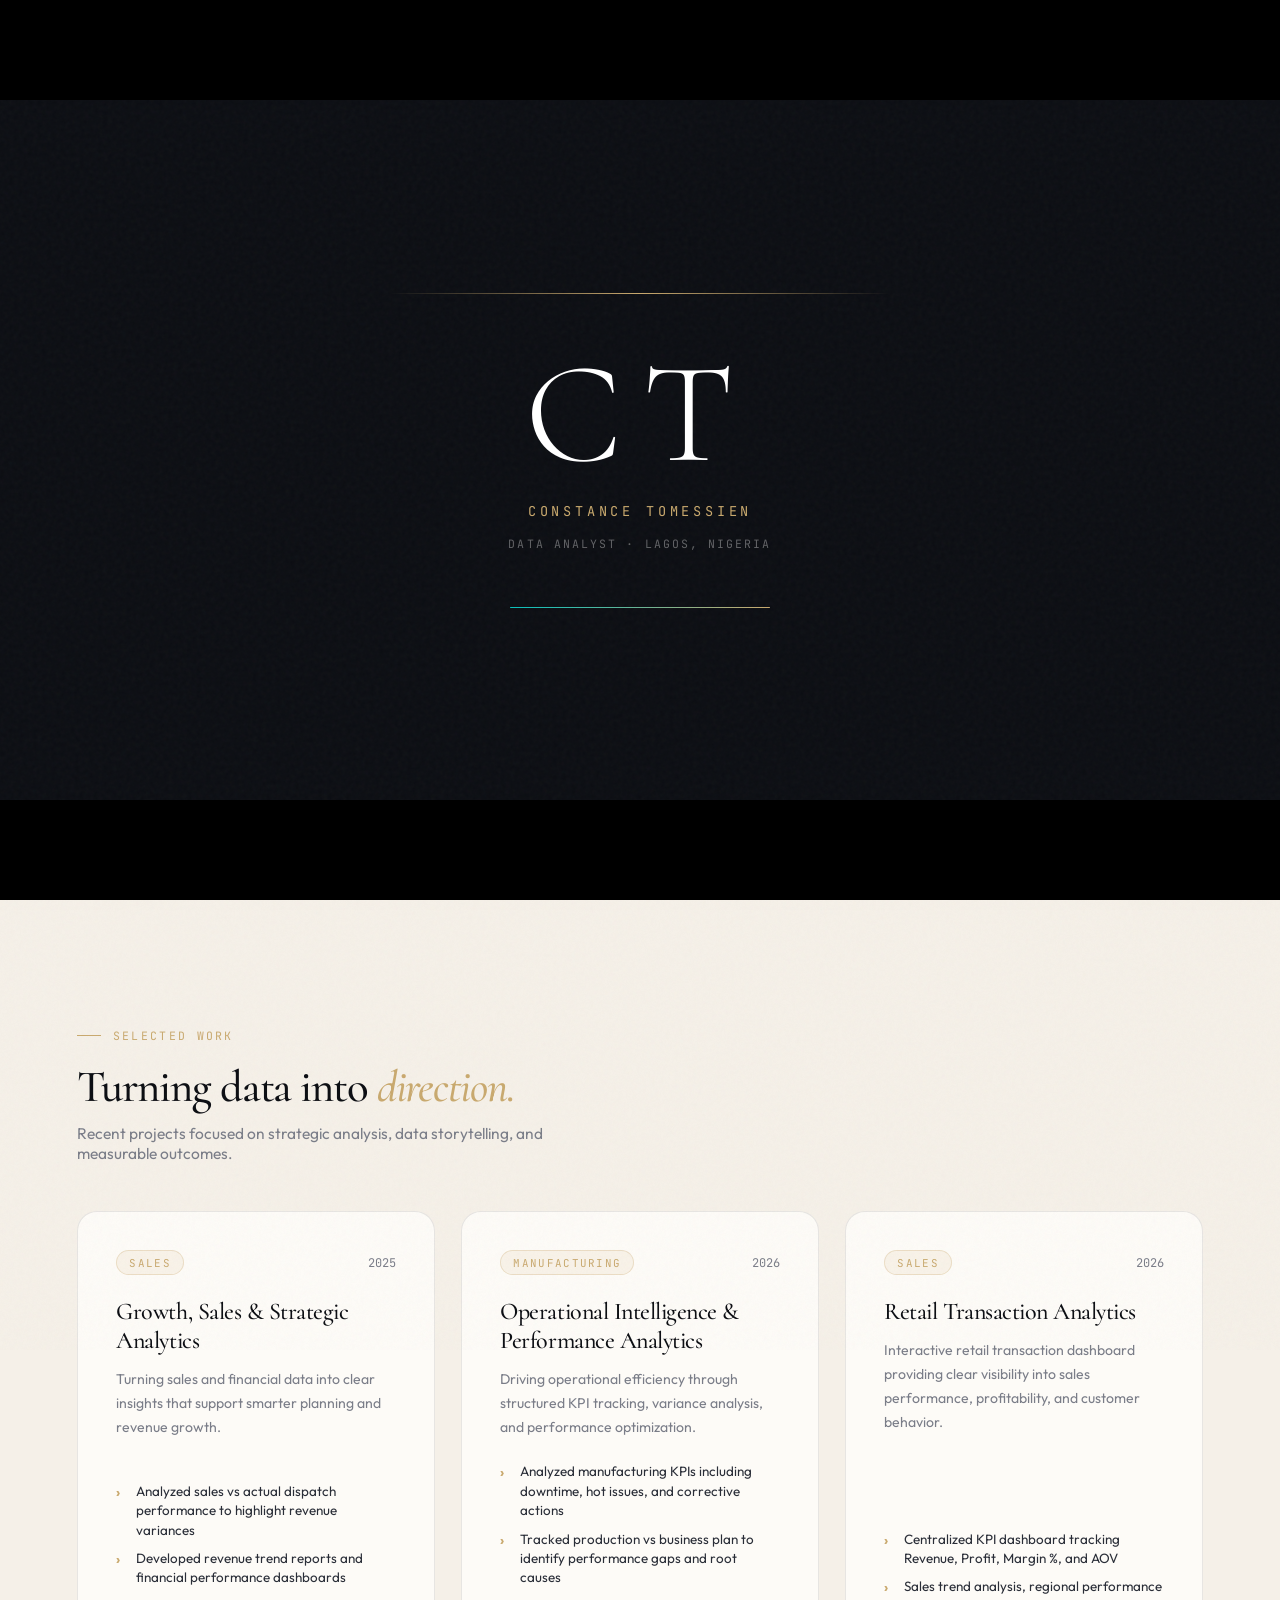
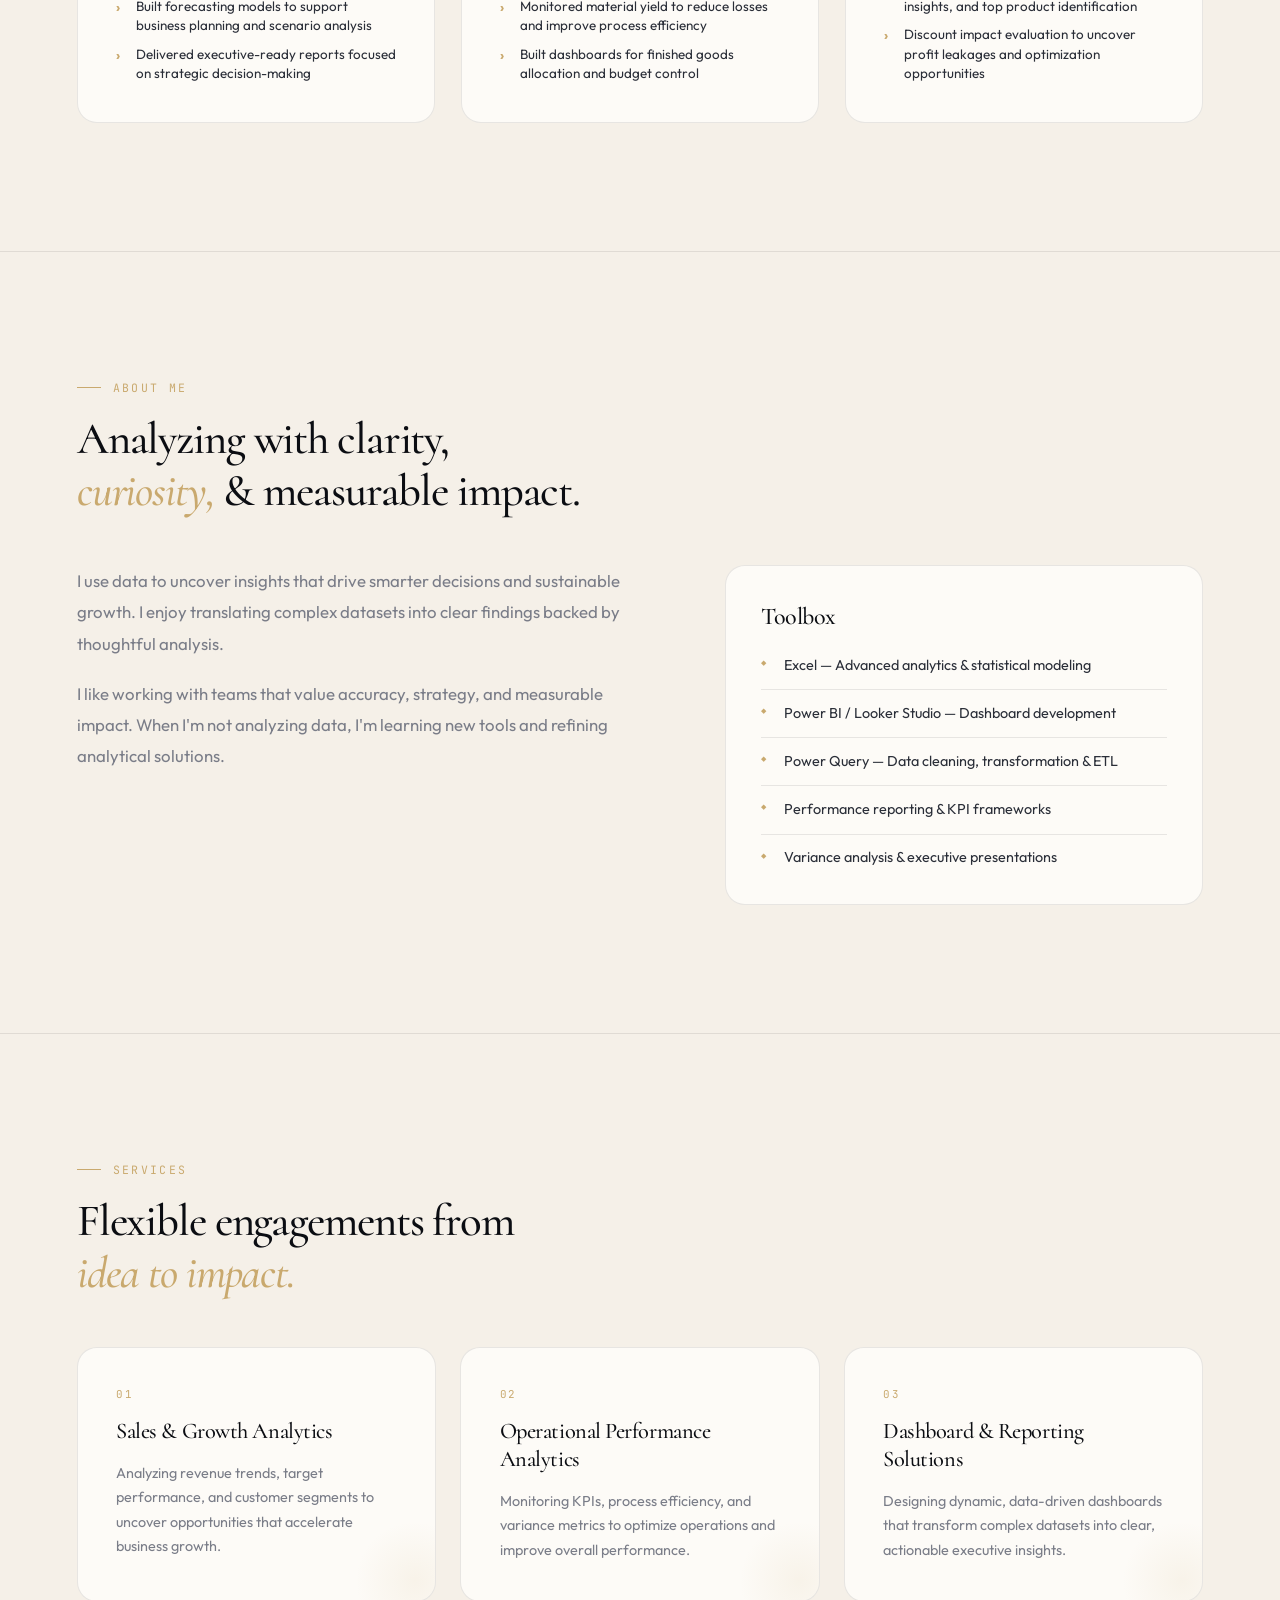
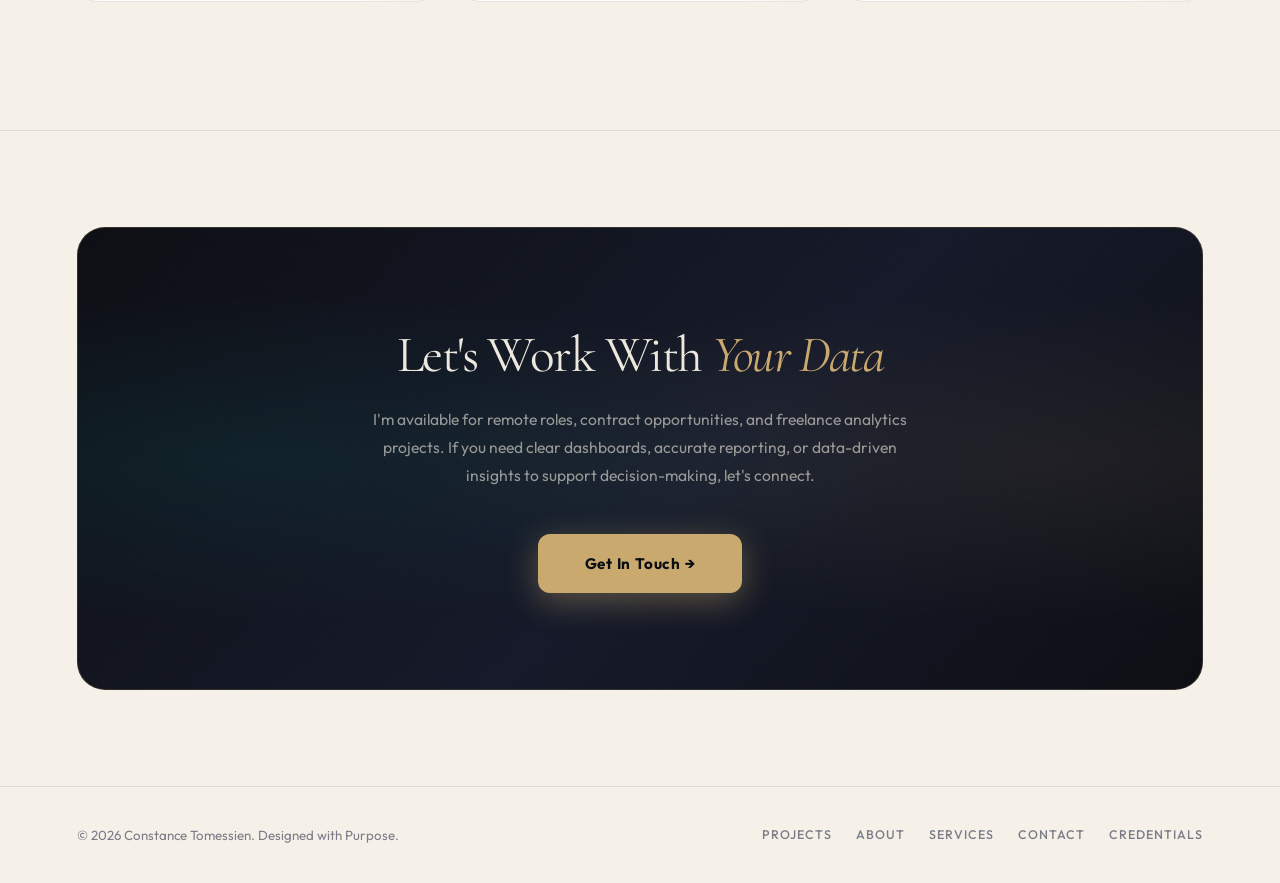
==== commit 8aae0466: "Cinematic design" ====
--- a/index.html
+++ b/index.html
@@ -1,34 +1,59 @@
 <!DOCTYPE html>
 <html lang="en">
 <head>
-  <meta charset="UTF-8" />
-  <meta name="viewport" content="width=device-width, initial-scale=1.0" />
+  <meta charset="UTF-8"/>
+  <meta name="viewport" content="width=device-width, initial-scale=1.0"/>
   <title>Portfolio | Constance Tomessien</title>
 
-  <!-- Google tag (gtag.js) -->
+  <!-- Google tag -->
   <script async src="https://www.googletagmanager.com/gtag/js?id=G-05SJEJJDKQ"></script>
   <script>
-    window.dataLayer = window.dataLayer || [];
+    window.dataLayer=window.dataLayer||[];
     function gtag(){dataLayer.push(arguments);}
-    gtag('js', new Date());
-    gtag('config', 'G-05SJEJJDKQ');
+    gtag('js',new Date());
+    gtag('config','G-05SJEJJDKQ');
   </script>
 
   <link rel="preconnect" href="https://fonts.googleapis.com"/>
-  <link rel="preconnect" href="https://fonts.gstatic.com" crossorigin />
-  <link href="https://fonts.googleapis.com/css2?family=Cormorant+Garamond:ital,wght@0,300;0,400;0,600;0,700;1,300;1,400&family=Plus+Jakarta+Sans:wght@300;400;500;600;700;800&family=JetBrains+Mono:wght@400;500&display=swap" rel="stylesheet"/>
+  <link rel="preconnect" href="https://fonts.gstatic.com" crossorigin/>
+  <link href="https://fonts.googleapis.com/css2?family=Cormorant:ital,wght@0,300;0,400;0,500;0,600;0,700;1,300;1,400;1,600&family=Outfit:wght@200;300;400;500;600;700&family=JetBrains+Mono:wght@300;400;500&display=swap" rel="stylesheet"/>
   <link rel="stylesheet" href="Styles/style.css"/>
 </head>
 <body>
 
-<!-- SCROLL PROGRESS -->
-<div id="scroll-progress"></div>
-
-<!-- CUSTOM CURSOR -->
-<div class="cursor" id="cursor"></div>
-<div class="cursor-follower" id="cursor-follower"></div>
-
-<!-- NAV -->
+<!-- ░░ CINEMATIC INTRO SPLASH ░░ -->
+<div id="intro">
+  <div class="bar-top"></div>
+  <div class="bar-bottom"></div>
+  <div class="intro-inner">
+    <div class="intro-scan"></div>
+    <div class="intro-initials">CT</div>
+    <div class="intro-name">Constance Tomessien</div>
+    <div class="intro-role">Data Analyst · Lagos, Nigeria</div>
+    <div class="intro-progress-track">
+      <div class="intro-progress-fill"></div>
+    </div>
+  </div>
+</div>
+
+<!-- ░░ FILM GRAIN ░░ -->
+<div class="film-grain" aria-hidden="true"></div>
+
+<!-- ░░ SCROLL PROGRESS ░░ -->
+<div id="scroll-bar" aria-hidden="true"></div>
+
+<!-- ░░ PAGE VEIL TRANSITION ░░ -->
+<div id="page-veil" aria-hidden="true"></div>
+
+<!-- ░░ CUSTOM CURSOR ░░ -->
+<div class="c-cursor" aria-hidden="true">
+  <div class="c-dot" id="cursor-dot"></div>
+  <div class="c-ring" id="cursor-ring">
+    <span class="c-label">View</span>
+  </div>
+</div>
+
+<!-- ░░░ NAV ░░░ -->
 <header class="site-header">
   <nav class="nav">
     <a class="logo" href="#top">CT</a>
@@ -46,13 +71,16 @@
 
 <main id="top">
 
-  <!-- ─── HERO ─────────────────────────────────────────────────── -->
-  <section class="hero reveal">
+  <!-- ━━━━ HERO ━━━━━━━━━━━━━━━━━━━━━━━━━━━━━━━━━━━━━━━━━━━━━━━━ -->
+  <section class="hero">
+    <canvas id="hero-canvas"></canvas>
+    <div class="hero-orb hero-orb-1" aria-hidden="true"></div>
+    <div class="hero-orb hero-orb-2" aria-hidden="true"></div>
+
     <div class="hero-content">
-
       <div class="hero-eyebrow">
         Data Analyst · Business &amp; Operations Intelligence
-        <span class="dot"></span>
+        <span class="live-dot"></span>
       </div>
 
       <h1>
@@ -67,18 +95,18 @@
         actionable insights that drive smarter decisions and measurable growth.
       </p>
 
-      <div class="hero-actions">
-        <a class="btn-primary" href="#work">View Projects</a>
-        <a class="btn-outline" href="credentials.html">View Credentials</a>
-        <a class="btn-outline Primary-btn talk-btn" href="mailto:Esstancy@gmail.com">Let's Talk</a>
+      <div class="hero-cta">
+        <a class="mag-btn primary" href="#work">View Projects</a>
+        <a class="mag-btn outline" href="credentials.html">Credentials</a>
+        <a class="mag-btn outline" href="mailto:Esstancy@gmail.com">Let's Talk</a>
       </div>
 
       <div class="hero-stats">
-        <div class="stat">
+        <div>
           <h3><span class="count" data-target="3">0</span><span class="plus">+</span></h3>
           <p>Years in Data Analytics &amp; Business Intelligence</p>
         </div>
-        <div class="stat">
+        <div>
           <h3><span class="count" data-target="25">0</span><span class="plus">+</span></h3>
           <p>Dashboards &amp; Analytical Reports Delivered</p>
         </div>
@@ -87,12 +115,12 @@
 
     <div class="hero-card">
       <a class="talk-btn" href="mailto:Esstancy@gmail.com">Let's Talk →</a>
-      <img src="Constance.jpg" alt="Portrait of Constance Tomessien" class="hero-image"/>
-
-      <div class="status-badge">
-        <span class="dot"></span> Open to Opportunities
-      </div>
-
+      <div class="hero-image-wrap">
+        <img src="Constance.jpg" alt="Portrait of Constance Tomessien" class="hero-image"/>
+      </div>
+      <div class="status-pill">
+        <span class="live-dot"></span> Open to Opportunities
+      </div>
       <div class="card-content">
         <p><strong>Currently:</strong> Data Analyst at Sevenup Bottling Company</p>
         <p><strong>Open to:</strong> Remote, On-site &amp; Contract roles</p>
@@ -101,20 +129,21 @@
     </div>
   </section>
 
-  <!-- ─── SELECTED WORK ─────────────────────────────────────────── -->
-  <section class="work reveal" id="work">
+  <!-- ━━━━ SELECTED WORK ━━━━━━━━━━━━━━━━━━━━━━━━━━━━━━━━━━━━━━━ -->
+  <section class="section-wrap reveal" id="work">
     <div class="section-title">
-      <div class="section-label">Selected Work</div>
-      <h2>Turning data into direction.</h2>
+      <div class="section-eyebrow">Selected Work</div>
+      <h2>Turning data into <em>direction.</em></h2>
       <p>Recent projects focused on strategic analysis, data storytelling, and measurable outcomes.</p>
     </div>
 
     <div class="work-grid">
 
       <a class="work-card clickable">
+        <div class="card-glow" aria-hidden="true"></div>
         <div class="work-meta">
-          <span>SALES</span>
-          <span>2025</span>
+          <span class="tag">Sales</span>
+          <span class="year">2025</span>
         </div>
         <h3>Growth, Sales &amp; Strategic Analytics</h3>
         <p>Turning sales and financial data into clear insights that support smarter planning and revenue growth.</p>
@@ -127,9 +156,10 @@
       </a>
 
       <a class="work-card clickable">
+        <div class="card-glow" aria-hidden="true"></div>
         <div class="work-meta">
-          <span>MANUFACTURING</span>
-          <span>2026</span>
+          <span class="tag">Manufacturing</span>
+          <span class="year">2026</span>
         </div>
         <h3>Operational Intelligence &amp; Performance Analytics</h3>
         <p>Driving operational efficiency through structured KPI tracking, variance analysis, and performance optimization.</p>
@@ -142,12 +172,13 @@
       </a>
 
       <a class="work-card clickable">
+        <div class="card-glow" aria-hidden="true"></div>
         <div class="work-meta">
-          <span>SALES</span>
-          <span>2026</span>
+          <span class="tag">Sales</span>
+          <span class="year">2026</span>
         </div>
         <h3>Retail Transaction Analytics</h3>
-        <p>Interactive retail transaction dashboard designed to provide clear visibility into sales performance, profitability, and customer behavior.</p>
+        <p>Interactive retail transaction dashboard providing clear visibility into sales performance, profitability, and customer behavior.</p>
         <ul>
           <li>Centralized KPI dashboard tracking Revenue, Profit, Margin %, and AOV</li>
           <li>Sales trend analysis, regional performance insights, and top product identification</li>
@@ -158,14 +189,14 @@
     </div>
   </section>
 
-  <!-- ─── ABOUT ──────────────────────────────────────────────────── -->
-  <section class="about reveal" id="about">
+  <!-- ━━━━ ABOUT ━━━━━━━━━━━━━━━━━━━━━━━━━━━━━━━━━━━━━━━━━━━━━━ -->
+  <section class="section-wrap reveal" id="about">
     <div class="section-title">
-      <div class="section-label">About Me</div>
-      <h2>Analyzing with clarity, curiosity,<br/>&amp; measurable impact.</h2>
+      <div class="section-eyebrow">About Me</div>
+      <h2>Analyzing with clarity,<br/><em>curiosity,</em> &amp; measurable impact.</h2>
     </div>
     <div class="about-grid">
-      <div>
+      <div class="about-text">
         <p>
           I use data to uncover insights that drive smarter decisions and sustainable growth.
           I enjoy translating complex datasets into clear findings backed by thoughtful analysis.
@@ -181,48 +212,51 @@
           <li>Excel — Advanced analytics &amp; statistical modeling</li>
           <li>Power BI / Looker Studio — Dashboard development</li>
           <li>Power Query — Data cleaning, transformation &amp; ETL</li>
-          <li>Performance reporting &amp; executive presentations</li>
-          <li>KPI frameworks &amp; variance analysis</li>
-        </ul>
-      </div>
-    </div>
-  </section>
-
-  <!-- ─── SERVICES ──────────────────────────────────────────────── -->
-  <section class="services reveal" id="services">
+          <li>Performance reporting &amp; KPI frameworks</li>
+          <li>Variance analysis &amp; executive presentations</li>
+        </ul>
+      </div>
+    </div>
+  </section>
+
+  <!-- ━━━━ SERVICES ━━━━━━━━━━━━━━━━━━━━━━━━━━━━━━━━━━━━━━━━━━━ -->
+  <section class="section-wrap reveal" id="services">
     <div class="section-title">
-      <div class="section-label">Services</div>
-      <h2>Flexible engagements from<br/>idea to measurable impact.</h2>
+      <div class="section-eyebrow">Services</div>
+      <h2>Flexible engagements from<br/><em>idea to impact.</em></h2>
     </div>
     <div class="service-grid">
       <div class="service-card">
-        <div class="service-number">01</div>
+        <div class="service-num">01</div>
         <h3>Sales &amp; Growth Analytics</h3>
         <p>Analyzing revenue trends, target performance, and customer segments to uncover opportunities that accelerate business growth.</p>
       </div>
       <div class="service-card">
-        <div class="service-number">02</div>
+        <div class="service-num">02</div>
         <h3>Operational Performance Analytics</h3>
         <p>Monitoring KPIs, process efficiency, and variance metrics to optimize operations and improve overall performance.</p>
       </div>
       <div class="service-card">
-        <div class="service-number">03</div>
+        <div class="service-num">03</div>
         <h3>Dashboard &amp; Reporting Solutions</h3>
         <p>Designing dynamic, data-driven dashboards that transform complex datasets into clear, actionable executive insights.</p>
       </div>
     </div>
   </section>
 
-  <!-- ─── CONTACT ────────────────────────────────────────────────── -->
-  <section class="contact reveal" id="contact">
-    <h2>Let's Work With Your Data</h2>
-    <p>
-      I'm available for remote roles, contract opportunities, and freelance analytics projects.
-      If you need clear dashboards, accurate reporting, or data-driven insights to support decision-making, let's connect.
-    </p>
-    <a href="mailto:esstancy@gmail.com?subject=Data%20Analytics%20Opportunity">
-      Get In Touch →
-    </a>
+  <!-- ━━━━ CONTACT ━━━━━━━━━━━━━━━━━━━━━━━━━━━━━━━━━━━━━━━━━━━━ -->
+  <section class="contact-section reveal" id="contact">
+    <div class="contact-inner">
+      <h2>Let's Work With <em>Your Data</em></h2>
+      <p>
+        I'm available for remote roles, contract opportunities, and freelance analytics projects.
+        If you need clear dashboards, accurate reporting, or data-driven insights to support
+        decision-making, let's connect.
+      </p>
+      <a href="mailto:esstancy@gmail.com?subject=Data%20Analytics%20Opportunity">
+        Get In Touch →
+      </a>
+    </div>
   </section>
 
 </main>
--- a/Styles/style.css
+++ b/Styles/style.css
@@ -1,543 +1,814 @@
-/* ================================================================
-   CONSTANCE TOMESSIEN — PORTFOLIO
-   Design System: Dark Luxury Editorial × Data Intelligence
-   ================================================================ */
-
-/* ── FONTS ─────────────────────────────────────────────────────── */
-@import url('https://fonts.googleapis.com/css2?family=Cormorant+Garamond:ital,wght@0,300;0,400;0,600;0,700;1,300;1,400&family=Plus+Jakarta+Sans:wght@300;400;500;600;700;800&family=JetBrains+Mono:wght@400;500&display=swap');
+/* ═══════════════════════════════════════════════════════════════════
+   CONSTANCE TOMESSIEN — CINEMATIC LUXURY PORTFOLIO
+   Direction: Noir Luxury × Film Editorial × Data Intelligence
+   ═══════════════════════════════════════════════════════════════════ */
+
+@import url('https://fonts.googleapis.com/css2?family=Cormorant:ital,wght@0,300;0,400;0,500;0,600;0,700;1,300;1,400;1,600&family=Outfit:wght@200;300;400;500;600;700&family=JetBrains+Mono:wght@300;400;500&display=swap');
 
 /* ── DESIGN TOKENS ──────────────────────────────────────────────── */
 :root {
-  --gold:          #C8A96E;
-  --gold-light:    #DFC48A;
-  --gold-dim:      #A88B52;
-  --teal:          #0EA5A0;
-  --teal-light:    #2CC4BF;
-
-  /* Light Mode */
-  --bg:            #F8F5EF;
-  --bg-alt:        #EEE9DF;
-  --surface:       #FFFFFF;
-  --surface-alt:   #F4F0E8;
-  --border:        rgba(18, 21, 28, 0.08);
-  --border-gold:   rgba(200, 169, 110, 0.25);
-  --text:          #12151C;
-  --text-sub:      #3A4150;
-  --muted:         #6B7280;
-  --shadow-sm:     0 2px 12px rgba(0,0,0,0.07);
-  --shadow-md:     0 8px 32px rgba(0,0,0,0.10);
-  --shadow-lg:     0 20px 60px rgba(0,0,0,0.14);
-
-  --radius-sm:     10px;
-  --radius-md:     18px;
-  --radius-lg:     28px;
-
-  --transition:    all 0.38s cubic-bezier(0.23, 1, 0.32, 1);
-
-  --font-display:  'Cormorant Garamond', Georgia, serif;
-  --font-body:     'Plus Jakarta Sans', sans-serif;
-  --font-mono:     'JetBrains Mono', monospace;
-
-  --primary:       var(--gold);
-  --section-gap:   7rem;
+  --gold:        #C9A96E;
+  --gold-bright: #E8C98A;
+  --gold-deep:   #9A7A45;
+  --teal:        #0ABFBC;
+  --cream:       #F5F0E8;
+  --ink:         #0B0D12;
+
+  /* Light theme */
+  --bg:          #F5F0E8;
+  --bg2:         #EDE6D6;
+  --surface:     #FDFBF7;
+  --surface2:    #F0EBE0;
+  --text:        #0B0D12;
+  --text2:       #2A2E38;
+  --muted:       #7A7D88;
+  --border:      rgba(11,13,18,0.09);
+  --border-gold: rgba(201,169,110,0.3);
+  --sh-sm:       0 2px 16px rgba(11,13,18,0.07);
+  --sh-md:       0 8px 40px rgba(11,13,18,0.11);
+  --sh-lg:       0 24px 80px rgba(11,13,18,0.16);
+
+  --ease:        cubic-bezier(0.16, 1, 0.3, 1);
+  --ease-in:     cubic-bezier(0.7, 0, 1, 1);
+  --dur:         0.9s;
+
+  --f-serif:     'Cormorant', Georgia, serif;
+  --f-sans:      'Outfit', sans-serif;
+  --f-mono:      'JetBrains Mono', monospace;
 }
 
 [data-theme="dark"] {
-  --bg:            #07090F;
-  --bg-alt:        #0C1019;
-  --surface:       #0F1728;
-  --surface-alt:   #141F35;
-  --border:        rgba(255, 255, 255, 0.06);
-  --border-gold:   rgba(200, 169, 110, 0.20);
-  --text:          #EDE9E2;
-  --text-sub:      #B8B4AC;
-  --muted:         #687080;
-  --shadow-sm:     0 2px 12px rgba(0,0,0,0.35);
-  --shadow-md:     0 8px 32px rgba(0,0,0,0.45);
-  --shadow-lg:     0 20px 60px rgba(0,0,0,0.65);
+  --bg:          #070910;
+  --bg2:         #0C0F18;
+  --surface:     #0F1220;
+  --surface2:    #141828;
+  --text:        #EDE8DE;
+  --text2:       #B8B4A8;
+  --muted:       #5C6070;
+  --border:      rgba(255,255,255,0.06);
+  --border-gold: rgba(201,169,110,0.22);
+  --sh-sm:       0 2px 16px rgba(0,0,0,0.4);
+  --sh-md:       0 8px 40px rgba(0,0,0,0.55);
+  --sh-lg:       0 24px 80px rgba(0,0,0,0.72);
 }
 
 /* ── RESET ──────────────────────────────────────────────────────── */
 *, *::before, *::after { margin: 0; padding: 0; box-sizing: border-box; }
-
-html {
-  scroll-behavior: smooth;
-  font-size: 16px;
-}
-
+html { scroll-behavior: smooth; font-size: 16px; }
 body {
+  font-family: var(--f-sans);
   background: var(--bg);
   color: var(--text);
-  font-family: var(--font-body);
-  font-weight: 400;
-  line-height: 1.65;
-  transition: background 0.4s ease, color 0.4s ease;
   overflow-x: hidden;
-}
-
-img { display: block; max-width: 100%; }
-a { text-decoration: none; color: inherit; }
-ul { list-style: none; }
+  transition: background 0.5s ease, color 0.5s ease;
+}
+img  { display: block; max-width: 100%; }
+a    { text-decoration: none; color: inherit; }
+ul   { list-style: none; }
 
 /* ── SCROLLBAR ──────────────────────────────────────────────────── */
-::-webkit-scrollbar { width: 5px; }
-::-webkit-scrollbar-track { background: var(--bg); }
-::-webkit-scrollbar-thumb { background: var(--gold-dim); border-radius: 99px; }
-
-/* ── PROGRESS BAR ───────────────────────────────────────────────── */
-#scroll-progress {
+html { scrollbar-width: thin; scrollbar-color: var(--gold-deep) var(--bg2); }
+::-webkit-scrollbar { width: 4px; }
+::-webkit-scrollbar-track { background: var(--bg2); }
+::-webkit-scrollbar-thumb { background: var(--gold-deep); border-radius: 4px; }
+
+/* ═══════════════════════════════════════════════════════════════════
+   ① CINEMATIC INTRO SPLASH
+   ═══════════════════════════════════════════════════════════════════ */
+#intro {
+  position: fixed;
+  inset: 0;
+  z-index: 9000;
+  background: var(--ink);
+  display: flex;
+  flex-direction: column;
+  align-items: center;
+  justify-content: center;
+  pointer-events: all;
+  overflow: hidden;
+}
+
+/* Letterbox bars */
+#intro .bar-top,
+#intro .bar-bottom {
+  position: absolute;
+  left: 0; right: 0;
+  height: 100px;
+  background: #000;
+  z-index: 2;
+  transition: height 0.9s var(--ease) 2.2s;
+}
+#intro .bar-top    { top: 0; }
+#intro .bar-bottom { bottom: 0; }
+#intro.bars-away .bar-top,
+#intro.bars-away .bar-bottom { height: 0; }
+
+/* Intro center content */
+.intro-inner {
+  display: flex;
+  flex-direction: column;
+  align-items: center;
+  gap: 1rem;
+  position: relative;
+  z-index: 3;
+}
+
+/* Scanning line */
+.intro-scan {
+  width: 0;
+  height: 1px;
+  background: linear-gradient(90deg, transparent, var(--gold), transparent);
+  margin-bottom: 2rem;
+  animation: scanLine 1s var(--ease) 0.3s forwards;
+}
+@keyframes scanLine {
+  to { width: min(500px, 70vw); }
+}
+
+/* Initials */
+.intro-initials {
+  font-family: var(--f-serif);
+  font-size: clamp(4rem, 12vw, 9rem);
+  font-weight: 300;
+  letter-spacing: 0.15em;
+  color: #fff;
+  opacity: 0;
+  transform: scale(0.92);
+  animation: introFade 0.8s var(--ease) 0.8s forwards;
+  line-height: 1;
+}
+@keyframes introFade {
+  to { opacity: 1; transform: scale(1); }
+}
+
+/* Name under initials */
+.intro-name {
+  font-family: var(--f-mono);
+  font-size: clamp(0.65rem, 1.5vw, 0.85rem);
+  letter-spacing: 0.28em;
+  text-transform: uppercase;
+  color: var(--gold);
+  opacity: 0;
+  animation: introFade 0.6s ease 1.3s forwards;
+}
+
+/* Role tag */
+.intro-role {
+  font-family: var(--f-mono);
+  font-size: 0.72rem;
+  letter-spacing: 0.18em;
+  text-transform: uppercase;
+  color: rgba(255,255,255,0.35);
+  opacity: 0;
+  animation: introFade 0.6s ease 1.6s forwards;
+}
+
+/* Loading bar */
+.intro-progress-track {
+  width: min(260px, 50vw);
+  height: 1px;
+  background: rgba(255,255,255,0.08);
+  margin-top: 2.5rem;
+  border-radius: 1px;
+  overflow: hidden;
+  opacity: 0;
+  animation: introFade 0.4s ease 1.5s forwards;
+}
+.intro-progress-fill {
+  height: 100%;
+  background: linear-gradient(90deg, var(--teal), var(--gold));
+  width: 0;
+  animation: loadFill 1.2s var(--ease) 1.8s forwards;
+}
+@keyframes loadFill { to { width: 100%; } }
+
+/* Final exit: panel split */
+#intro.exit {
+  animation: introPanelSplit 0.85s var(--ease) forwards;
+}
+@keyframes introPanelSplit {
+  0%   { clip-path: inset(0 0 0 0); opacity: 1; }
+  60%  { clip-path: inset(0 0 0 0); opacity: 1; }
+  100% { clip-path: inset(50% 0 50% 0); opacity: 0; pointer-events: none; }
+}
+
+/* Film grain on intro */
+#intro::after {
+  content: '';
+  position: absolute;
+  inset: -50%;
+  width: 200%; height: 200%;
+  background-image: url("data:image/svg+xml,%3Csvg viewBox='0 0 512 512' xmlns='http://www.w3.org/2000/svg'%3E%3Cfilter id='g'%3E%3CfeTurbulence type='fractalNoise' baseFrequency='0.75' numOctaves='4' stitchTiles='stitch'/%3E%3C/filter%3E%3Crect width='100%25' height='100%25' filter='url(%23g)' opacity='0.09'/%3E%3C/svg%3E");
+  opacity: 0.4;
+  animation: grain 0.18s steps(1) infinite;
+  pointer-events: none;
+}
+@keyframes grain {
+  0%  { transform: translate(0,0); }
+  10% { transform: translate(-3%,-4%); }
+  20% { transform: translate(-6%, 3%); }
+  30% { transform: translate( 4%,-2%); }
+  40% { transform: translate(-3%, 6%); }
+  50% { transform: translate(-5%,-4%); }
+  60% { transform: translate( 3%, 2%); }
+  70% { transform: translate( 5%,-5%); }
+  80% { transform: translate(-4%, 4%); }
+  90% { transform: translate( 2%, 5%); }
+}
+
+/* ═══════════════════════════════════════════════════════════════════
+   ② PERSISTENT GRAIN OVERLAY
+   ═══════════════════════════════════════════════════════════════════ */
+.film-grain {
+  position: fixed;
+  inset: -50%;
+  width: 200%; height: 200%;
+  background-image: url("data:image/svg+xml,%3Csvg viewBox='0 0 512 512' xmlns='http://www.w3.org/2000/svg'%3E%3Cfilter id='g'%3E%3CfeTurbulence type='fractalNoise' baseFrequency='0.75' numOctaves='4' stitchTiles='stitch'/%3E%3C/filter%3E%3Crect width='100%25' height='100%25' filter='url(%23g)' opacity='0.06'/%3E%3C/svg%3E");
+  pointer-events: none;
+  z-index: 8000;
+  opacity: 0.5;
+  animation: grain 0.25s steps(1) infinite;
+}
+
+/* ═══════════════════════════════════════════════════════════════════
+   ③ SCROLL PROGRESS
+   ═══════════════════════════════════════════════════════════════════ */
+#scroll-bar {
   position: fixed;
   top: 0; left: 0;
   height: 2px;
   width: 0%;
   background: linear-gradient(90deg, var(--teal), var(--gold));
-  z-index: 9999;
+  z-index: 7000;
   transition: width 0.1s linear;
 }
 
-/* ── CUSTOM CURSOR ──────────────────────────────────────────────── */
-.cursor {
+/* ═══════════════════════════════════════════════════════════════════
+   ④ CUSTOM CURSOR
+   ═══════════════════════════════════════════════════════════════════ */
+.c-cursor {
   position: fixed;
-  width: 10px; height: 10px;
-  background: var(--gold);
+  pointer-events: none;
+  z-index: 7500;
+  mix-blend-mode: difference;
+}
+.c-dot {
+  width: 8px; height: 8px;
+  background: #fff;
   border-radius: 50%;
+  position: fixed;
+  transform: translate(-50%,-50%);
+  transition: transform 0.1s, width 0.3s var(--ease), height 0.3s var(--ease);
+}
+.c-ring {
+  width: 44px; height: 44px;
+  border: 1px solid rgba(201,169,110,0.7);
+  border-radius: 50%;
+  position: fixed;
+  transform: translate(-50%,-50%);
+  transition: all 0.22s var(--ease);
+  display: flex; align-items: center; justify-content: center;
+}
+.c-ring .c-label {
+  font-family: var(--f-mono);
+  font-size: 0.48rem;
+  letter-spacing: 0.12em;
+  color: var(--gold);
+  opacity: 0;
+  text-transform: uppercase;
+  white-space: nowrap;
+  transition: opacity 0.2s;
+}
+body.cursor-hover .c-dot   { width: 0; height: 0; }
+body.cursor-hover .c-ring  { width: 80px; height: 80px; border-color: var(--gold); background: rgba(201,169,110,0.06); }
+body.cursor-hover .c-label { opacity: 1; }
+@media (hover: none) { .c-cursor { display: none; } * { cursor: auto !important; } }
+
+/* ═══════════════════════════════════════════════════════════════════
+   ⑤ PAGE TRANSITION OVERLAY
+   ═══════════════════════════════════════════════════════════════════ */
+#page-veil {
+  position: fixed;
+  inset: 0;
+  background: var(--ink);
+  z-index: 8500;
+  transform: scaleY(0);
+  transform-origin: bottom;
+  transition: transform 0.55s var(--ease-in);
   pointer-events: none;
-  z-index: 9998;
-  transform: translate(-50%, -50%);
-  transition: transform 0.08s, width 0.25s, height 0.25s, opacity 0.25s;
-  mix-blend-mode: exclusion;
-}
-.cursor-follower {
+}
+#page-veil.enter { transform: scaleY(1); transform-origin: bottom; }
+#page-veil.exit  { transform: scaleY(0); transform-origin: top;    }
+
+/* ═══════════════════════════════════════════════════════════════════
+   ⑥ NAVIGATION
+   ═══════════════════════════════════════════════════════════════════ */
+.site-header {
   position: fixed;
-  width: 36px; height: 36px;
-  border: 1.5px solid var(--gold);
-  border-radius: 50%;
+  top: 0; left: 0; right: 0;
+  z-index: 600;
+  padding: 0 6%;
+  height: 70px;
+  display: flex;
+  align-items: center;
+  transition: background 0.4s ease, border-color 0.4s ease, transform 0.6s var(--ease);
+}
+.site-header::after {
+  content: '';
+  position: absolute;
+  inset: 0;
+  background: var(--bg);
+  opacity: 0;
+  transition: opacity 0.4s ease;
   pointer-events: none;
-  z-index: 9997;
-  transform: translate(-50%, -50%);
-  transition: all 0.18s cubic-bezier(0.23, 1, 0.32, 1);
-  opacity: 0.5;
-}
-.cursor.active   { width: 18px; height: 18px; opacity: 0.7; }
-.cursor-follower.active { width: 56px; height: 56px; opacity: 0.25; }
-
-@media (hover: none) { .cursor, .cursor-follower { display: none; } }
-
-/* ── HEADER / NAV ───────────────────────────────────────────────── */
-.site-header {
-  position: sticky;
-  top: 0; z-index: 100;
-  padding: 0 6%;
-  height: 68px;
-  display: flex;
-  align-items: center;
-  background: rgba(var(--bg-rgb, 248,245,239), 0.82);
-  backdrop-filter: blur(18px) saturate(180%);
-  -webkit-backdrop-filter: blur(18px) saturate(180%);
+  z-index: -1;
+}
+.site-header.scrolled::after { opacity: 0.92; }
+.site-header.scrolled {
   border-bottom: 1px solid var(--border);
-  transition: var(--transition);
-}
-
-[data-theme="dark"] .site-header {
-  background: rgba(7, 9, 15, 0.85);
-}
-
-.nav {
-  width: 100%;
-  display: flex;
-  align-items: center;
-  justify-content: space-between;
-}
+  backdrop-filter: blur(20px) saturate(180%);
+  -webkit-backdrop-filter: blur(20px) saturate(180%);
+}
+.site-header.hidden { transform: translateY(-100%); }
+
+/* Nav reveal animation */
+.site-header { opacity: 0; transform: translateY(-100%); }
+.site-header.nav-visible { opacity: 1; transform: translateY(0); transition: opacity 0.7s var(--ease) 3s, transform 0.7s var(--ease) 3s; }
+
+.nav { width: 100%; display: flex; align-items: center; justify-content: space-between; }
 
 .logo {
-  font-family: var(--font-display);
-  font-size: 1.45rem;
-  font-weight: 700;
-  letter-spacing: -0.02em;
-  color: var(--text);
-  position: relative;
-}
-.logo::after {
-  content: '';
-  position: absolute;
-  bottom: -2px; left: 0;
-  width: 100%; height: 2px;
-  background: var(--gold);
-  border-radius: 2px;
-}
-
-.nav-links {
-  display: flex;
-  align-items: center;
-  gap: 2rem;
-}
-
-.nav-links a {
-  font-size: 0.85rem;
+  font-family: var(--f-serif);
+  font-size: 1.6rem;
   font-weight: 500;
   letter-spacing: 0.04em;
+  color: var(--text);
+  transition: color 0.3s;
+}
+.logo:hover { color: var(--gold); }
+
+.nav-links { display: flex; align-items: center; gap: 0.25rem; }
+.nav-links a {
+  font-size: 0.78rem;
+  font-weight: 500;
+  letter-spacing: 0.1em;
   text-transform: uppercase;
   color: var(--muted);
-  position: relative;
-  transition: color 0.25s;
+  padding: 0.45rem 0.9rem;
+  border-radius: 6px;
+  transition: color 0.25s, background 0.25s;
+  position: relative;
 }
 .nav-links a:hover { color: var(--text); }
 .nav-links a::after {
   content: '';
   position: absolute;
-  bottom: -4px; left: 0;
-  width: 0; height: 1.5px;
+  bottom: 2px; left: 50%;
+  transform: translateX(-50%) scaleX(0);
+  width: 60%; height: 1px;
   background: var(--gold);
-  border-radius: 2px;
-  transition: width 0.3s cubic-bezier(0.23, 1, 0.32, 1);
-}
-.nav-links a:hover::after { width: 100%; }
+  transition: transform 0.3s var(--ease);
+}
+.nav-links a:hover::after { transform: translateX(-50%) scaleX(1); }
 
 .theme-toggle {
-  background: var(--surface-alt);
+  width: 36px; height: 36px;
+  background: var(--surface2);
   border: 1px solid var(--border);
-  border-radius: var(--radius-sm);
-  width: 38px; height: 38px;
-  display: flex; align-items: center; justify-content: center;
-  font-size: 1.05rem;
+  border-radius: 8px;
+  display: grid; place-items: center;
+  font-size: 1rem;
   cursor: pointer;
   color: var(--text);
-  transition: var(--transition);
-}
-.theme-toggle:hover {
-  background: var(--gold);
-  border-color: var(--gold);
-}
-
-/* ── SECTION LABEL ──────────────────────────────────────────────── */
-.section-label {
-  display: flex;
+  transition: all 0.3s var(--ease);
+}
+.theme-toggle:hover { background: var(--gold); border-color: var(--gold); }
+
+/* ═══════════════════════════════════════════════════════════════════
+   ⑦ MAIN LAYOUT
+   ═══════════════════════════════════════════════════════════════════ */
+main { display: flex; flex-direction: column; }
+
+/* ═══════════════════════════════════════════════════════════════════
+   ⑧ HERO — CINEMATIC ENTRANCE
+   ═══════════════════════════════════════════════════════════════════ */
+.hero {
+  min-height: 100vh;
+  padding: 0 6%;
+  display: grid;
+  grid-template-columns: 1fr 400px;
+  gap: 5rem;
   align-items: center;
-  gap: 0.75rem;
-  font-size: 0.78rem;
-  font-weight: 600;
-  letter-spacing: 0.14em;
+  position: relative;
+  overflow: hidden;
+  padding-top: 70px;
+}
+
+/* Ambient orbs */
+.hero-orb {
+  position: absolute;
+  border-radius: 50%;
+  filter: blur(100px);
+  pointer-events: none;
+}
+.hero-orb-1 {
+  width: 600px; height: 600px;
+  top: -10%; right: -5%;
+  background: radial-gradient(circle, rgba(201,169,110,0.12) 0%, transparent 70%);
+  animation: orbFloat 12s ease-in-out infinite alternate;
+}
+.hero-orb-2 {
+  width: 400px; height: 400px;
+  bottom: 5%; left: -8%;
+  background: radial-gradient(circle, rgba(10,191,188,0.08) 0%, transparent 70%);
+  animation: orbFloat 16s ease-in-out infinite alternate-reverse;
+}
+@keyframes orbFloat {
+  from { transform: translate(0, 0) scale(1); }
+  to   { transform: translate(3%, 5%) scale(1.08); }
+}
+
+/* Particle canvas */
+#hero-canvas {
+  position: absolute;
+  inset: 0;
+  opacity: 0.4;
+  pointer-events: none;
+}
+
+.hero-content { position: relative; z-index: 2; }
+
+/* SPLIT-TEXT container — each .word is a clip mask */
+.split-line {
+  overflow: hidden;
+  display: block;
+}
+.split-word {
+  display: inline-block;
+  transform: translateY(100%);
+  opacity: 0;
+  transition: transform var(--dur) var(--ease), opacity 0.6s ease;
+}
+.split-word.visible {
+  transform: translateY(0);
+  opacity: 1;
+}
+
+/* eyebrow */
+.hero-eyebrow {
+  display: flex;
+  align-items: center;
+  gap: 1rem;
+  font-family: var(--f-mono);
+  font-size: 0.75rem;
+  letter-spacing: 0.18em;
   text-transform: uppercase;
   color: var(--gold);
-  margin-bottom: 1.2rem;
-}
-.section-label::before {
+  margin-bottom: 2rem;
+  opacity: 0;
+  transform: translateX(-20px);
+  transition: opacity 0.8s ease 3.5s, transform 0.8s var(--ease) 3.5s;
+}
+.hero-eyebrow.visible { opacity: 1; transform: translateX(0); }
+.hero-eyebrow::before {
   content: '';
-  width: 28px; height: 1.5px;
+  width: 32px; height: 1px;
   background: var(--gold);
-  border-radius: 2px;
   flex-shrink: 0;
 }
-
-/* ── MAIN LAYOUT ─────────────────────────────────────────────────── */
-main {
-  padding: 0 6%;
-  display: flex;
-  flex-direction: column;
-  gap: var(--section-gap);
-}
-
-/* ── HERO ────────────────────────────────────────────────────────── */
-.hero {
-  display: grid;
-  grid-template-columns: 1fr 420px;
-  gap: 4rem;
-  align-items: center;
-  min-height: calc(100vh - 68px);
-  padding-top: 3rem;
-  padding-bottom: 3rem;
-  position: relative;
-}
-
-.hero::before {
-  content: 'DATA';
-  position: absolute;
-  right: -2%;
-  top: 50%;
-  transform: translateY(-50%);
-  font-family: var(--font-display);
-  font-size: clamp(8rem, 18vw, 18rem);
-  font-weight: 700;
-  color: var(--text);
-  opacity: 0.025;
-  letter-spacing: -0.05em;
-  pointer-events: none;
-  user-select: none;
-  line-height: 1;
-}
-
-.hero-eyebrow {
-  display: flex;
-  align-items: center;
-  gap: 0.75rem;
-  font-family: var(--font-mono);
-  font-size: 0.8rem;
-  color: var(--gold);
-  letter-spacing: 0.08em;
-  margin-bottom: 1.8rem;
-}
-.hero-eyebrow::before {
-  content: '01';
-  font-size: 0.7rem;
-  color: var(--muted);
-}
-.hero-eyebrow .dot {
+.live-dot {
   width: 6px; height: 6px;
   background: var(--teal);
   border-radius: 50%;
-  animation: pulse 2s ease-in-out infinite;
-}
-@keyframes pulse {
-  0%,100% { opacity: 1; transform: scale(1); }
-  50%      { opacity: 0.5; transform: scale(0.8); }
-}
-
-.hero-content h1 {
-  font-family: var(--font-display);
-  font-size: clamp(2.6rem, 4.5vw, 4rem);
-  font-weight: 600;
-  line-height: 1.12;
+  box-shadow: 0 0 0 0 rgba(10,191,188,0.6);
+  animation: livePulse 2s ease infinite;
+}
+@keyframes livePulse {
+  0%   { box-shadow: 0 0 0 0 rgba(10,191,188,0.6); }
+  70%  { box-shadow: 0 0 0 8px rgba(10,191,188,0); }
+  100% { box-shadow: 0 0 0 0 rgba(10,191,188,0); }
+}
+
+/* Hero H1 */
+.hero h1 {
+  font-family: var(--f-serif);
+  font-size: clamp(2.8rem, 5vw, 4.4rem);
+  font-weight: 500;
+  line-height: 1.1;
   letter-spacing: -0.025em;
   color: var(--text);
-  margin-bottom: 1.6rem;
-}
-.hero-content h1 em {
-  font-style: italic;
-  color: var(--gold);
-}
-
-.hero-content .lead {
+  margin-bottom: 1.8rem;
+}
+.hero h1 em { font-style: italic; color: var(--gold); }
+
+/* Lead */
+.hero .lead {
   font-size: 1rem;
   color: var(--muted);
   max-width: 520px;
-  line-height: 1.75;
-  margin-bottom: 2.4rem;
-}
-
-/* CTA BUTTONS */
-.hero-actions {
+  line-height: 1.8;
+  margin-bottom: 2.5rem;
+  opacity: 0;
+  transform: translateY(16px);
+  transition: opacity 0.9s ease 4.2s, transform 0.9s var(--ease) 4.2s;
+}
+.hero .lead.visible { opacity: 1; transform: translateY(0); }
+
+/* CTA AREA */
+.hero-cta {
   display: flex;
   gap: 1rem;
   flex-wrap: wrap;
-  margin-bottom: 3rem;
-}
-
-.btn-primary {
+  margin-bottom: 3.5rem;
+  opacity: 0;
+  transform: translateY(16px);
+  transition: opacity 0.9s ease 4.5s, transform 0.9s var(--ease) 4.5s;
+}
+.hero-cta.visible { opacity: 1; transform: translateY(0); }
+
+/* MAGNETIC BUTTON base */
+.mag-btn {
+  position: relative;
   display: inline-flex;
   align-items: center;
   gap: 0.5rem;
-  padding: 0.85rem 1.8rem;
+  padding: 0.9rem 2rem;
+  border-radius: 10px;
+  font-family: var(--f-sans);
+  font-weight: 600;
+  font-size: 0.9rem;
+  letter-spacing: 0.03em;
+  cursor: pointer;
+  overflow: hidden;
+  transition: transform 0.4s var(--ease), box-shadow 0.4s ease;
+  border: none;
+  outline: none;
+}
+.mag-btn::before {
+  content: '';
+  position: absolute;
+  inset: 0;
+  background: rgba(255,255,255,0.12);
+  transform: scaleX(0);
+  transform-origin: right;
+  transition: transform 0.4s var(--ease);
+}
+.mag-btn:hover::before { transform: scaleX(1); transform-origin: left; }
+
+.mag-btn.primary {
   background: var(--gold);
-  color: #0A0A0A;
-  border-radius: var(--radius-sm);
-  font-weight: 700;
-  font-size: 0.9rem;
-  letter-spacing: 0.02em;
-  border: 2px solid var(--gold);
-  transition: var(--transition);
-  cursor: pointer;
-}
-.btn-primary:hover {
-  background: var(--gold-light);
-  border-color: var(--gold-light);
-  transform: translateY(-2px);
-  box-shadow: 0 8px 24px rgba(200, 169, 110, 0.35);
-}
-
-.btn-outline {
+  color: #0B0D12;
+  box-shadow: 0 4px 24px rgba(201,169,110,0.3);
+}
+.mag-btn.primary:hover {
+  box-shadow: 0 8px 40px rgba(201,169,110,0.45);
+}
+.mag-btn.outline {
+  background: transparent;
+  color: var(--text);
+  border: 1.5px solid var(--border);
+}
+.mag-btn.outline:hover {
+  border-color: var(--gold);
+  color: var(--gold);
+}
+
+/* Keep legacy classes working */
+.Primary-btn, .primary {
+  position: relative;
   display: inline-flex;
   align-items: center;
   gap: 0.5rem;
-  padding: 0.85rem 1.8rem;
-  background: transparent;
-  color: var(--text);
-  border-radius: var(--radius-sm);
+  padding: 0.9rem 2rem;
+  border-radius: 10px;
+  font-family: var(--f-sans);
   font-weight: 600;
   font-size: 0.9rem;
-  letter-spacing: 0.02em;
+  letter-spacing: 0.03em;
+  cursor: pointer;
+  transition: all 0.4s var(--ease);
   border: 1.5px solid var(--border);
-  transition: var(--transition);
-  cursor: pointer;
-}
-.btn-outline:hover {
+  background: transparent;
+  color: var(--text);
+}
+.Primary-btn:hover { border-color: var(--gold); color: var(--gold); }
+a.primary {
+  background: var(--gold);
+  color: #0B0D12;
   border-color: var(--gold);
-  color: var(--gold);
-  transform: translateY(-2px);
-}
-
-/* keep original class aliases working */
-.Primary-btn { @extend .btn-outline; 
-  display: inline-flex;
-  align-items: center;
-  gap: 0.5rem;
-  padding: 0.85rem 1.8rem;
-  background: transparent;
-  color: var(--text);
-  border-radius: var(--radius-sm);
+  box-shadow: 0 4px 24px rgba(201,169,110,0.3);
+}
+a.primary:hover { box-shadow: 0 8px 40px rgba(201,169,110,0.45); transform: translateY(-2px); }
+a.secondary {
+  display: inline-flex; align-items: center; gap: 0.5rem;
+  padding: 0.9rem 2rem; border-radius: 10px;
+  font-family: var(--f-sans); font-weight: 600; font-size: 0.9rem;
+  border: 1.5px solid var(--gold); color: var(--gold); background: transparent;
+  transition: all 0.4s var(--ease);
+}
+a.secondary:hover { background: var(--gold); color: #0B0D12; transform: translateY(-2px); }
+
+/* HERO STATS */
+.hero-stats {
+  display: flex;
+  gap: 3.5rem;
+  padding-top: 2.5rem;
+  border-top: 1px solid var(--border);
+  opacity: 0;
+  transform: translateY(16px);
+  transition: opacity 0.9s ease 4.8s, transform 0.9s var(--ease) 4.8s;
+}
+.hero-stats.visible { opacity: 1; transform: translateY(0); }
+.hero-stats h3 {
+  font-family: var(--f-serif);
+  font-size: 3rem;
   font-weight: 600;
-  font-size: 0.9rem;
-  border: 1.5px solid var(--border);
-  transition: var(--transition);
-}
-.Primary-btn:hover {
-  border-color: var(--gold);
-  color: var(--gold);
-  transform: translateY(-2px);
-}
-
-/* STATS */
-.hero-stats {
-  display: flex;
-  gap: 3rem;
-  padding-top: 2rem;
-  border-top: 1px solid var(--border);
-}
-.hero-stats .stat {}
-.hero-stats h3 {
-  font-family: var(--font-display);
-  font-size: 2.8rem;
-  font-weight: 700;
+  letter-spacing: -0.03em;
   line-height: 1;
   color: var(--text);
-  letter-spacing: -0.03em;
 }
 .hero-stats h3 .plus { color: var(--gold); }
 .hero-stats p {
   font-size: 0.82rem;
   color: var(--muted);
-  margin-top: 0.35rem;
-  max-width: 160px;
+  margin-top: 0.4rem;
+  max-width: 150px;
   line-height: 1.4;
 }
 
-/* HERO CARD (profile) */
+/* HERO CARD — Profile portrait */
 .hero-card {
+  position: relative;
+  z-index: 2;
+  border-radius: 24px;
+  overflow: hidden;
   background: var(--surface);
   border: 1px solid var(--border-gold);
-  border-radius: var(--radius-lg);
-  padding: 1.8rem;
-  box-shadow: var(--shadow-lg);
-  display: flex;
-  flex-direction: column;
-  gap: 1.2rem;
-  position: relative;
-  overflow: hidden;
-}
-
+  box-shadow: var(--sh-lg);
+  opacity: 0;
+  transform: translateX(40px) scale(0.96);
+  transition: opacity 1s ease 3.6s, transform 1s var(--ease) 3.6s;
+  transform-style: preserve-3d;
+}
+.hero-card.visible { opacity: 1; transform: translateX(0) scale(1); }
+
+/* Top shimmer line */
 .hero-card::before {
   content: '';
   position: absolute;
   top: 0; left: 0; right: 0;
-  height: 3px;
-  background: linear-gradient(90deg, var(--gold), var(--teal), var(--gold));
+  height: 2px;
+  background: linear-gradient(90deg, transparent, var(--gold), var(--teal), var(--gold), transparent);
   background-size: 200% 100%;
   animation: shimmer 3s ease-in-out infinite;
-}
-
+  z-index: 5;
+}
 @keyframes shimmer {
-  0%   { background-position: 0% 50%; }
-  50%  { background-position: 100% 50%; }
-  100% { background-position: 0% 50%; }
-}
+  0%   { background-position: -100% 50%; }
+  100% { background-position: 200% 50%; }
+}
+
+/* Image reveal curtain */
+.hero-image-wrap {
+  position: relative;
+  overflow: hidden;
+}
+.hero-image-wrap::after {
+  content: '';
+  position: absolute;
+  inset: 0;
+  background: var(--gold);
+  transform: scaleX(1);
+  transform-origin: right;
+  transition: transform 1s var(--ease) 4s;
+}
+.hero-card.visible .hero-image-wrap::after { transform: scaleX(0); }
 
 .hero-image {
   width: 100%;
-  height: 340px;
+  height: 360px;
   object-fit: cover;
-  object-position: top;
-  border-radius: var(--radius-md);
-  border: 1px solid var(--border);
-}
+  object-position: top center;
+  display: block;
+  transition: transform 0.6s var(--ease);
+}
+.hero-card:hover .hero-image { transform: scale(1.03); }
 
 .hero-card .talk-btn {
   position: absolute;
-  top: 1.6rem; right: 1.6rem;
+  top: 1rem; right: 1rem;
   background: var(--gold);
-  color: #0A0A0A;
-  padding: 0.5rem 1rem;
+  color: #0B0D12;
+  padding: 0.5rem 1.1rem;
   border-radius: 8px;
-  font-size: 0.8rem;
+  font-size: 0.78rem;
   font-weight: 700;
-  letter-spacing: 0.03em;
-  transition: var(--transition);
-  z-index: 2;
+  letter-spacing: 0.04em;
+  z-index: 10;
+  transition: all 0.3s var(--ease);
+  box-shadow: 0 4px 16px rgba(201,169,110,0.4);
 }
 .hero-card .talk-btn:hover {
-  background: var(--gold-light);
-  transform: translateY(-2px);
+  transform: scale(1.06);
+  box-shadow: 0 8px 28px rgba(201,169,110,0.55);
 }
 
 .card-content {
+  padding: 1.4rem 1.6rem;
   display: flex;
   flex-direction: column;
   gap: 0.6rem;
 }
 .card-content p {
-  font-size: 0.88rem;
+  font-size: 0.86rem;
   color: var(--muted);
-  display: flex;
-  align-items: flex-start;
-  gap: 0.5rem;
   line-height: 1.5;
+  display: flex;
+  gap: 0.4rem;
+  align-items: baseline;
 }
 .card-content p strong {
   color: var(--text);
+  font-size: 0.72rem;
+  letter-spacing: 0.08em;
+  text-transform: uppercase;
   white-space: nowrap;
-  flex-shrink: 0;
-}
-.status-badge {
+}
+.status-pill {
   display: inline-flex;
   align-items: center;
-  gap: 0.45rem;
-  background: rgba(14, 165, 160, 0.1);
+  gap: 0.5rem;
+  background: rgba(10,191,188,0.1);
+  border: 1px solid rgba(10,191,188,0.25);
   color: var(--teal);
-  border: 1px solid rgba(14, 165, 160, 0.25);
   padding: 0.35rem 0.9rem;
   border-radius: 99px;
-  font-size: 0.78rem;
+  font-size: 0.75rem;
   font-weight: 600;
-  letter-spacing: 0.04em;
+  letter-spacing: 0.06em;
+  margin-bottom: 0.2rem;
   width: fit-content;
 }
-.status-badge .dot {
-  width: 6px; height: 6px;
-  background: var(--teal);
-  border-radius: 50%;
-  animation: pulse 2s ease-in-out infinite;
-}
-
-/* ── WORK SECTION ────────────────────────────────────────────────── */
-.work {
-  display: flex;
-  flex-direction: column;
-  gap: 2.5rem;
+
+/* ═══════════════════════════════════════════════════════════════════
+   ⑨ SECTIONS
+   ═══════════════════════════════════════════════════════════════════ */
+.section-wrap {
+  padding: 8rem 6%;
+  position: relative;
+}
+.section-wrap + .section-wrap {
+  border-top: 1px solid var(--border);
+}
+
+.section-eyebrow {
+  display: flex;
+  align-items: center;
+  gap: 0.75rem;
+  font-family: var(--f-mono);
+  font-size: 0.72rem;
+  letter-spacing: 0.2em;
+  text-transform: uppercase;
+  color: var(--gold);
+  margin-bottom: 1.2rem;
+}
+.section-eyebrow::before {
+  content: '';
+  width: 24px; height: 1px;
+  background: var(--gold);
 }
 
 .section-title h2 {
-  font-family: var(--font-display);
-  font-size: clamp(2rem, 3vw, 2.8rem);
-  font-weight: 600;
+  font-family: var(--f-serif);
+  font-size: clamp(2.2rem, 3.5vw, 3.2rem);
+  font-weight: 500;
   letter-spacing: -0.025em;
   line-height: 1.15;
   color: var(--text);
-}
+  margin-bottom: 0.6rem;
+}
+.section-title h2 em { font-style: italic; color: var(--gold); }
 .section-title p {
   color: var(--muted);
-  font-size: 0.95rem;
-  margin-top: 0.5rem;
-}
-
+  font-size: 0.97rem;
+  max-width: 500px;
+}
+
+/* ═══════════════════════════════════════════════════════════════════
+   ⑩ WORK CARDS — 3D TILT ENABLED
+   ═══════════════════════════════════════════════════════════════════ */
 .work-grid {
   display: grid;
-  grid-template-columns: repeat(auto-fit, minmax(300px, 1fr));
-  gap: 1.5rem;
+  grid-template-columns: repeat(auto-fill, minmax(300px, 1fr));
+  gap: 1.6rem;
+  margin-top: 3rem;
 }
 
 .work-card {
   background: var(--surface);
   border: 1px solid var(--border);
-  border-radius: var(--radius-md);
-  padding: 2.2rem;
+  border-radius: 20px;
+  padding: 2.4rem;
   display: flex;
   flex-direction: column;
   gap: 0;
@@ -546,65 +817,68 @@
   cursor: pointer;
   position: relative;
   overflow: hidden;
-  transition: var(--transition);
-}
-
-.work-card::before {
-  content: '';
-  position: absolute;
-  left: 0; top: 0;
-  width: 3px; height: 0;
-  background: linear-gradient(180deg, var(--gold), var(--teal));
-  border-radius: 0 0 2px 0;
-  transition: height 0.45s cubic-bezier(0.23, 1, 0.32, 1);
-}
-.work-card:hover::before { height: 100%; }
+  transform-style: preserve-3d;
+  transition: border-color 0.4s ease, box-shadow 0.4s ease;
+  will-change: transform;
+}
+
+/* Glow highlight that follows mouse */
+.work-card .card-glow {
+  position: absolute;
+  width: 300px; height: 300px;
+  background: radial-gradient(circle, rgba(201,169,110,0.12) 0%, transparent 60%);
+  border-radius: 50%;
+  pointer-events: none;
+  transform: translate(-50%, -50%);
+  transition: opacity 0.3s;
+  opacity: 0;
+}
+.work-card:hover .card-glow { opacity: 1; }
 
 .work-card:hover {
-  transform: translateY(-6px);
-  box-shadow: var(--shadow-lg);
   border-color: var(--border-gold);
+  box-shadow: var(--sh-lg);
 }
 
 .work-meta {
   display: flex;
   justify-content: space-between;
   align-items: center;
-  margin-bottom: 1.2rem;
-}
-.work-meta span:first-child {
-  font-family: var(--font-mono);
-  font-size: 0.72rem;
+  margin-bottom: 1.4rem;
+}
+.tag {
+  font-family: var(--f-mono);
+  font-size: 0.68rem;
+  letter-spacing: 0.12em;
+  text-transform: uppercase;
+  color: var(--gold);
+  background: rgba(201,169,110,0.1);
+  border: 1px solid var(--border-gold);
+  padding: 0.28rem 0.75rem;
+  border-radius: 99px;
+}
+.work-meta .year {
+  font-family: var(--f-mono);
+  font-size: 0.75rem;
+  color: var(--muted);
+}
+
+.work-card h3 {
+  font-family: var(--f-serif);
+  font-size: 1.5rem;
   font-weight: 500;
-  color: var(--gold);
-  letter-spacing: 0.1em;
-  background: rgba(200, 169, 110, 0.1);
-  padding: 0.3rem 0.75rem;
-  border-radius: 99px;
-  border: 1px solid var(--border-gold);
-}
-.work-meta span:last-child {
-  font-family: var(--font-mono);
-  font-size: 0.78rem;
-  color: var(--muted);
-}
-
-.work-card h3 {
-  font-family: var(--font-display);
-  font-size: 1.45rem;
-  font-weight: 600;
+  letter-spacing: -0.02em;
   line-height: 1.2;
-  letter-spacing: -0.02em;
   margin-bottom: 0.8rem;
   transition: color 0.3s;
 }
 .work-card:hover h3 { color: var(--gold); }
 
 .work-card > p {
-  font-size: 0.9rem;
+  font-size: 0.88rem;
   color: var(--muted);
-  line-height: 1.65;
-  margin-bottom: 1.2rem;
+  line-height: 1.7;
+  margin-bottom: 1.4rem;
 }
 
 .work-card ul {
@@ -614,295 +888,295 @@
   margin-top: auto;
 }
 .work-card ul li {
-  font-size: 0.85rem;
-  color: var(--text-sub);
-  line-height: 1.4;
-  padding-left: 1rem;
+  font-size: 0.84rem;
+  color: var(--text2);
+  line-height: 1.45;
+  padding-left: 1.2rem;
   position: relative;
 }
 .work-card ul li::before {
-  content: '→';
+  content: '›';
   position: absolute;
   left: 0;
   color: var(--gold);
-  font-size: 0.75rem;
-}
-
-/* ── ABOUT ───────────────────────────────────────────────────────── */
-.about {
-  display: flex;
-  flex-direction: column;
-  gap: 2.5rem;
-}
-
+  font-size: 0.9rem;
+  font-weight: 700;
+}
+
+/* ═══════════════════════════════════════════════════════════════════
+   ⑪ ABOUT
+   ═══════════════════════════════════════════════════════════════════ */
 .about-grid {
   display: grid;
-  grid-template-columns: 1fr 1fr;
-  gap: 3rem;
-}
-
-.about-grid > div:first-child p {
+  grid-template-columns: 1.1fr 0.9fr;
+  gap: 4rem;
+  align-items: start;
+  margin-top: 3rem;
+}
+.about-text p {
   font-size: 1.05rem;
   color: var(--muted);
-  line-height: 1.8;
-  margin-bottom: 1rem;
-}
-
+  line-height: 1.85;
+  margin-bottom: 1.2rem;
+}
 .about-list {
   background: var(--surface);
   border: 1px solid var(--border);
-  border-radius: var(--radius-md);
-  padding: 2rem;
-  cursor: default;
-  transition: var(--transition);
-}
-.about-list:hover {
-  border-color: var(--border-gold);
-  box-shadow: var(--shadow-md);
-  transform: none;
-}
+  border-radius: 20px;
+  padding: 2.2rem;
+  transition: border-color 0.4s ease;
+}
+.about-list:hover { border-color: var(--border-gold); }
 .about-list h3 {
-  font-family: var(--font-display);
-  font-size: 1.4rem;
-  font-weight: 600;
+  font-family: var(--f-serif);
+  font-size: 1.5rem;
+  font-weight: 500;
   letter-spacing: -0.02em;
-  margin-bottom: 1.2rem;
-  color: var(--text);
-}
-.about-list ul {
-  display: flex;
-  flex-direction: column;
-  gap: 0.75rem;
-}
+  margin-bottom: 1.5rem;
+}
+.about-list ul { display: flex; flex-direction: column; gap: 0.8rem; }
 .about-list ul li {
   font-size: 0.9rem;
-  color: var(--text-sub);
-  padding-left: 1.2rem;
+  color: var(--text2);
+  padding-left: 1.4rem;
   position: relative;
   line-height: 1.5;
-}
+  border-bottom: 1px solid var(--border);
+  padding-bottom: 0.8rem;
+}
+.about-list ul li:last-child { border-bottom: none; padding-bottom: 0; }
 .about-list ul li::before {
   content: '◆';
-  position: absolute;
-  left: 0;
+  position: absolute; left: 0;
   color: var(--gold);
-  font-size: 0.5rem;
-  top: 0.35em;
-}
-
-/* ── SERVICES ────────────────────────────────────────────────────── */
-.services {
-  display: flex;
-  flex-direction: column;
-  gap: 2.5rem;
-}
-
+  font-size: 0.45rem;
+  top: 0.45em;
+}
+
+/* ═══════════════════════════════════════════════════════════════════
+   ⑫ SERVICES
+   ═══════════════════════════════════════════════════════════════════ */
 .service-grid {
   display: grid;
   grid-template-columns: repeat(3, 1fr);
   gap: 1.5rem;
-}
-
+  margin-top: 3rem;
+}
 .service-card {
   background: var(--surface);
   border: 1px solid var(--border);
-  border-radius: var(--radius-md);
-  padding: 2.2rem;
+  border-radius: 20px;
+  padding: 2.4rem;
   display: flex;
   flex-direction: column;
-  gap: 0.9rem;
-  transition: var(--transition);
+  gap: 1rem;
   position: relative;
   overflow: hidden;
-}
-
-.service-number {
-  font-family: var(--font-mono);
-  font-size: 0.72rem;
+  transition: all 0.45s var(--ease);
+}
+.service-num {
+  font-family: var(--f-mono);
+  font-size: 0.68rem;
   color: var(--gold);
-  letter-spacing: 0.1em;
-  margin-bottom: 0.3rem;
-}
-
+  letter-spacing: 0.15em;
+}
 .service-card h3 {
-  font-family: var(--font-display);
-  font-size: 1.35rem;
-  font-weight: 600;
+  font-family: var(--f-serif);
+  font-size: 1.4rem;
+  font-weight: 500;
   letter-spacing: -0.02em;
-  color: var(--text);
   line-height: 1.25;
+  color: var(--text);
 }
 .service-card p {
   font-size: 0.9rem;
   color: var(--muted);
   line-height: 1.7;
 }
-
 .service-card::after {
   content: '';
   position: absolute;
-  bottom: 0; right: 0;
-  width: 80px; height: 80px;
-  background: radial-gradient(circle at bottom right, rgba(200,169,110,0.12), transparent 70%);
-  border-radius: var(--radius-md) 0;
+  bottom: -40px; right: -40px;
+  width: 120px; height: 120px;
+  background: radial-gradient(circle, rgba(201,169,110,0.1), transparent 70%);
+  border-radius: 50%;
+  transition: transform 0.5s var(--ease);
+}
+.service-card:hover { border-color: var(--border-gold); transform: translateY(-6px); box-shadow: var(--sh-md); }
+.service-card:hover::after { transform: scale(2); }
+
+/* ═══════════════════════════════════════════════════════════════════
+   ⑬ CONTACT — FULL-WIDTH CINEMATIC
+   ═══════════════════════════════════════════════════════════════════ */
+.contact-section {
+  padding: 6rem 6%;
+  background: var(--bg);
+  border-top: 1px solid var(--border);
+}
+.contact-inner {
+  background: linear-gradient(135deg, #0B0D12 0%, #141828 55%, #0B0D12 100%);
+  border: 1px solid rgba(201,169,110,0.2);
+  border-radius: 28px;
+  padding: 6rem 4rem;
+  text-align: center;
+  position: relative;
+  overflow: hidden;
+}
+.contact-inner::before {
+  content: '';
+  position: absolute; inset: 0;
+  background:
+    radial-gradient(ellipse at 15% 50%, rgba(10,191,188,0.08) 0%, transparent 50%),
+    radial-gradient(ellipse at 85% 50%, rgba(201,169,110,0.08) 0%, transparent 50%);
+}
+.contact-inner::after {
+  content: '';
+  position: absolute;
+  inset: -50%;
+  width: 200%; height: 200%;
+  background-image: url("data:image/svg+xml,%3Csvg viewBox='0 0 512 512' xmlns='http://www.w3.org/2000/svg'%3E%3Cfilter id='g'%3E%3CfeTurbulence type='fractalNoise' baseFrequency='0.75' numOctaves='4' stitchTiles='stitch'/%3E%3C/filter%3E%3Crect width='100%25' height='100%25' filter='url(%23g)' opacity='0.05'/%3E%3C/svg%3E");
+  opacity: 0.5;
+  animation: grain 0.3s steps(1) infinite;
   pointer-events: none;
 }
-
-.service-card:hover {
-  border-color: var(--border-gold);
-  transform: translateY(-5px);
-  box-shadow: var(--shadow-md);
-}
-
-/* ── CONTACT ─────────────────────────────────────────────────────── */
-.contact {
-  background: var(--surface);
-  border: 1px solid var(--border-gold);
-  border-radius: var(--radius-lg);
-  padding: 4rem;
-  text-align: center;
-  position: relative;
-  overflow: hidden;
-}
-
-.contact::before {
-  content: '';
-  position: absolute;
-  inset: 0;
-  background:
-    radial-gradient(ellipse at 20% 50%, rgba(14,165,160,0.06) 0%, transparent 60%),
-    radial-gradient(ellipse at 80% 50%, rgba(200,169,110,0.06) 0%, transparent 60%);
-  pointer-events: none;
-}
-
-.contact h2 {
-  font-family: var(--font-display);
-  font-size: clamp(2rem, 3.5vw, 3rem);
-  font-weight: 600;
+.contact-inner h2 {
+  font-family: var(--f-serif);
+  font-size: clamp(2.4rem, 4vw, 3.6rem);
+  font-weight: 400;
   letter-spacing: -0.03em;
-  color: var(--text);
-  margin-bottom: 1rem;
-  position: relative;
-}
-.contact p {
-  color: var(--muted);
-  max-width: 560px;
-  margin: 0 auto 2.2rem;
-  line-height: 1.75;
-  font-size: 0.97rem;
-  position: relative;
-}
-.contact a {
+  color: #EDE8DE;
+  margin-bottom: 1.2rem;
+  position: relative;
+  z-index: 1;
+}
+.contact-inner h2 em { font-style: italic; color: var(--gold); }
+.contact-inner p {
+  color: rgba(237,232,222,0.6);
+  max-width: 540px;
+  margin: 0 auto 2.8rem;
+  font-size: 0.98rem;
+  line-height: 1.8;
+  position: relative; z-index: 1;
+}
+.contact-inner a {
   display: inline-flex;
   align-items: center;
-  gap: 0.6rem;
-  padding: 1rem 2.4rem;
+  gap: 0.7rem;
+  padding: 1.1rem 2.8rem;
   background: var(--gold);
-  color: #0A0A0A;
-  border-radius: var(--radius-sm);
+  color: #0B0D12;
+  border-radius: 12px;
   font-weight: 700;
   font-size: 0.95rem;
-  letter-spacing: 0.03em;
-  transition: var(--transition);
-  position: relative;
+  letter-spacing: 0.05em;
+  transition: all 0.4s var(--ease);
+  box-shadow: 0 8px 32px rgba(201,169,110,0.4);
+  position: relative; z-index: 1;
   border: 2px solid var(--gold);
 }
-.contact a:hover {
-  background: var(--gold-light);
-  border-color: var(--gold-light);
-  transform: translateY(-3px);
-  box-shadow: 0 12px 32px rgba(200, 169, 110, 0.35);
-}
-
-/* ── FOOTER ──────────────────────────────────────────────────────── */
+.contact-inner a:hover {
+  background: var(--gold-bright);
+  border-color: var(--gold-bright);
+  transform: translateY(-4px);
+  box-shadow: 0 16px 48px rgba(201,169,110,0.5);
+}
+
+/* ═══════════════════════════════════════════════════════════════════
+   ⑭ FOOTER
+   ═══════════════════════════════════════════════════════════════════ */
 .site-footer {
-  padding: 2rem 6%;
+  padding: 2.5rem 6%;
+  border-top: 1px solid var(--border);
   display: flex;
   align-items: center;
   justify-content: space-between;
   flex-wrap: wrap;
   gap: 1rem;
-  border-top: 1px solid var(--border);
-  color: var(--muted);
-  font-size: 0.85rem;
-}
-
-.footer-links {
-  display: flex;
-  gap: 1.5rem;
-  flex-wrap: wrap;
-}
+}
+.site-footer p { font-size: 0.83rem; color: var(--muted); }
+.footer-links { display: flex; gap: 1.5rem; flex-wrap: wrap; }
 .footer-links a {
-  font-size: 0.82rem;
+  font-size: 0.78rem;
   font-weight: 500;
-  letter-spacing: 0.04em;
+  letter-spacing: 0.08em;
   text-transform: uppercase;
   color: var(--muted);
   transition: color 0.25s;
 }
 .footer-links a:hover { color: var(--gold); }
 
-/* ── PAGE HEADER (credentials, work) ────────────────────────────── */
-.page-header {
-  padding: 5rem 0 3rem;
-  position: relative;
-}
-.page-header h1 {
-  font-family: var(--font-display);
-  font-size: clamp(2.5rem, 5vw, 4.5rem);
-  font-weight: 600;
-  letter-spacing: -0.03em;
-  line-height: 1.08;
-  color: var(--text);
-  margin-bottom: 0.8rem;
-}
-.page-header h1 em { font-style: italic; color: var(--gold); }
-.page-header p {
+/* ═══════════════════════════════════════════════════════════════════
+   ⑮ WORK PAGE & CREDENTIALS PAGE
+   ═══════════════════════════════════════════════════════════════════ */
+.page-hero {
+  padding: 10rem 6% 5rem;
+  position: relative;
+  overflow: hidden;
+  border-bottom: 1px solid var(--border);
+}
+.page-hero::before {
+  content: attr(data-word);
+  position: absolute;
+  right: 4%;
+  top: 50%;
+  transform: translateY(-50%);
+  font-family: var(--f-serif);
+  font-size: clamp(8rem, 18vw, 16rem);
+  font-weight: 700;
+  color: var(--text);
+  opacity: 0.025;
+  line-height: 1;
+  letter-spacing: -0.05em;
+  pointer-events: none;
+  user-select: none;
+}
+.page-hero h1 {
+  font-family: var(--f-serif);
+  font-size: clamp(3rem, 6vw, 5.5rem);
+  font-weight: 400;
+  letter-spacing: -0.035em;
+  line-height: 1.05;
+  color: var(--text);
+  margin-bottom: 1rem;
+}
+.page-hero h1 em { font-style: italic; color: var(--gold); }
+.page-hero p {
+  font-size: 1rem;
   color: var(--muted);
-  font-size: 1rem;
   max-width: 520px;
 }
 
-/* ── WORK PAGE ───────────────────────────────────────────────────── */
-.work-hero {
-  padding: 5rem 0 3rem;
-}
-.work-hero h1 {
-  font-family: var(--font-display);
-  font-size: clamp(2.5rem, 5vw, 4rem);
-  font-weight: 600;
-  letter-spacing: -0.03em;
-  line-height: 1.1;
-  margin-bottom: 0.8rem;
-}
-.work-hero p {
-  color: var(--muted);
-  font-size: 1rem;
-}
-
-.projects-preview { display: flex; flex-direction: column; gap: 2rem; }
-
+/* Project cards */
 .card-grid {
   display: grid;
   grid-template-columns: repeat(auto-fill, minmax(280px, 1fr));
   gap: 1.5rem;
 }
 
-/* project cards */
 .project-card {
   background: var(--surface);
   border: 1px solid var(--border);
-  border-radius: var(--radius-md);
-  padding: 2rem;
+  border-radius: 20px;
+  padding: 2.2rem;
   display: flex;
   flex-direction: column;
-  gap: 0.5rem;
+  gap: 0.6rem;
   text-decoration: none;
   color: var(--text);
-  transition: var(--transition);
   position: relative;
   overflow: hidden;
-}
+  transition: all 0.45s var(--ease);
+  cursor: pointer;
+}
+.project-card::after {
+  content: '';
+  position: absolute;
+  bottom: 0; left: 0; right: 0;
+  height: 0;
+  background: linear-gradient(0deg, rgba(201,169,110,0.08), transparent);
+  transition: height 0.4s var(--ease);
+}
+.project-card:hover::after { height: 100%; }
 .project-card::before {
   content: '';
   position: absolute;
@@ -911,46 +1185,41 @@
   background: linear-gradient(90deg, var(--gold), var(--teal));
   transform: scaleX(0);
   transform-origin: left;
-  transition: transform 0.4s cubic-bezier(0.23, 1, 0.32, 1);
+  transition: transform 0.5s var(--ease);
 }
 .project-card:hover::before { transform: scaleX(1); }
 .project-card:hover {
-  transform: translateY(-6px);
-  box-shadow: var(--shadow-lg);
   border-color: var(--border-gold);
+  transform: translateY(-7px);
+  box-shadow: var(--sh-lg);
 }
 .project-card h3 {
-  font-family: var(--font-display);
-  font-size: 1.2rem;
-  font-weight: 600;
+  font-family: var(--f-serif);
+  font-size: 1.25rem;
+  font-weight: 500;
+  letter-spacing: -0.02em;
   line-height: 1.25;
-  letter-spacing: -0.02em;
   transition: color 0.3s;
 }
 .project-card:hover h3 { color: var(--gold); }
-.project-card p {
-  font-size: 0.85rem;
-  color: var(--muted);
-}
-
-/* project sections */
-.project-section {
-  display: flex;
-  flex-direction: column;
-  gap: 1.5rem;
-}
-.project-section h2 {
-  font-family: var(--font-display);
-  font-size: clamp(1.8rem, 2.8vw, 2.4rem);
-  font-weight: 600;
+.project-card p { font-size: 0.84rem; color: var(--muted); line-height: 1.5; }
+
+/* project detail sections */
+.project-detail {
+  padding: 5rem 6%;
+  border-top: 1px solid var(--border);
+}
+.project-detail h2 {
+  font-family: var(--f-serif);
+  font-size: clamp(1.9rem, 3vw, 2.6rem);
+  font-weight: 500;
   letter-spacing: -0.025em;
   color: var(--text);
-}
-.project-section > p {
-  color: var(--muted);
-  font-size: 0.95rem;
-}
-
+  margin-bottom: 0.5rem;
+}
+.project-detail > p { color: var(--muted); font-size: 0.95rem; margin-bottom: 1.8rem; }
+
+/* Snapshot grid */
 .snapshot-grid {
   display: grid;
   grid-template-columns: repeat(auto-fill, minmax(300px, 1fr));
@@ -958,165 +1227,144 @@
 }
 .snapshot-grid img {
   width: 100%;
-  border-radius: var(--radius-md);
+  border-radius: 16px;
   border: 1px solid var(--border);
-  box-shadow: var(--shadow-md);
-  transition: var(--transition);
+  box-shadow: var(--sh-md);
   cursor: zoom-in;
+  transition: all 0.5s var(--ease);
 }
 .snapshot-grid img:hover {
-  transform: scale(1.025);
-  box-shadow: var(--shadow-lg);
-}
-
-/* ── CREDENTIALS PAGE ────────────────────────────────────────────── */
-.credentials-section {
-  max-width: 1100px;
-  display: flex;
-  flex-direction: column;
-  gap: 1.5rem;
-}
-
-.credentials-section h2 {
-  font-family: var(--font-display);
-  font-size: 2rem;
-  font-weight: 600;
+  transform: scale(1.03) translateY(-4px);
+  box-shadow: var(--sh-lg);
+  border-color: var(--border-gold);
+}
+
+/* Credentials */
+.cred-section {
+  padding: 4rem 6%;
+}
+.cred-section h2 {
+  font-family: var(--f-serif);
+  font-size: 2.2rem;
+  font-weight: 500;
   letter-spacing: -0.025em;
-  color: var(--text);
-}
-
+  margin-bottom: 2rem;
+}
 .credential-card {
   background: var(--surface);
   border: 1px solid var(--border);
-  border-radius: var(--radius-md);
-  padding: 2.2rem;
+  border-radius: 20px;
+  padding: 2.4rem;
   display: flex;
   flex-direction: column;
-  gap: 0.8rem;
-  transition: var(--transition);
-}
+  gap: 0.9rem;
+  transition: all 0.45s var(--ease);
+  position: relative;
+  overflow: hidden;
+}
+.credential-card.featured { border-color: var(--border-gold); }
+.credential-card::before {
+  content: '';
+  position: absolute;
+  top: 0; left: 0; right: 0;
+  height: 2px;
+  background: linear-gradient(90deg, var(--gold), var(--teal));
+  opacity: 0;
+  transition: opacity 0.4s;
+}
+.credential-card.featured::before { opacity: 1; }
+.credential-card:hover::before { opacity: 1; }
 .credential-card:hover {
   border-color: var(--border-gold);
-  transform: translateY(-4px);
-  box-shadow: var(--shadow-md);
-}
-.credential-card.featured {
-  border-color: var(--border-gold);
-  background: var(--surface);
-  position: relative;
-  overflow: hidden;
-}
-.credential-card.featured::before {
-  content: '';
-  position: absolute;
-  top: 0; left: 0; right: 0;
-  height: 3px;
-  background: linear-gradient(90deg, var(--gold), var(--teal));
+  transform: translateY(-5px);
+  box-shadow: var(--sh-md);
 }
 .credential-card h3 {
-  font-family: var(--font-display);
-  font-size: 1.4rem;
-  font-weight: 600;
+  font-family: var(--f-serif);
+  font-size: 1.5rem;
+  font-weight: 500;
   letter-spacing: -0.02em;
-  color: var(--text);
-}
-.credential-card p {
-  font-size: 0.9rem;
-  color: var(--muted);
-}
-
-/* ── IMAGE MODAL ─────────────────────────────────────────────────── */
+}
+.credential-card p { font-size: 0.9rem; color: var(--muted); }
+
+/* hero-actions inside cards */
+.hero-actions { display: flex; gap: 0.9rem; flex-wrap: wrap; margin-top: 0.5rem; }
+
+/* ═══════════════════════════════════════════════════════════════════
+   ⑯ LIGHTBOX
+   ═══════════════════════════════════════════════════════════════════ */
 .image-modal {
   display: none;
-  position: fixed;
-  inset: 0;
-  z-index: 5000;
-  background: rgba(0, 0, 0, 0.92);
-  backdrop-filter: blur(8px);
-  -webkit-backdrop-filter: blur(8px);
+  position: fixed; inset: 0;
+  z-index: 9500;
+  background: rgba(7, 9, 16, 0.96);
+  backdrop-filter: blur(12px);
+  -webkit-backdrop-filter: blur(12px);
   place-items: center;
   padding: 2rem;
 }
 .image-modal.open { display: grid; }
-
 .modal-content {
-  max-width: 88vw;
-  max-height: 85vh;
-  border-radius: var(--radius-md);
-  box-shadow: 0 30px 80px rgba(0,0,0,0.8);
-  animation: zoomIn 0.3s cubic-bezier(0.23, 1, 0.32, 1);
-}
-
+  max-width: 90vw; max-height: 85vh;
+  border-radius: 16px;
+  box-shadow: 0 40px 100px rgba(0,0,0,0.8);
+  animation: lbZoom 0.4s var(--ease);
+}
+@keyframes lbZoom {
+  from { transform: scale(0.85); opacity: 0; }
+  to   { transform: scale(1); opacity: 1; }
+}
 .close-modal {
-  position: fixed;
-  top: 1.5rem; right: 2rem;
-  color: #fff;
-  font-size: 2.5rem;
-  font-weight: 300;
+  position: fixed; top: 1.5rem; right: 2rem;
+  color: rgba(237,232,222,0.6);
+  font-size: 2.5rem; font-weight: 200;
   cursor: pointer;
+  transition: color 0.25s, transform 0.3s var(--ease);
   line-height: 1;
-  transition: color 0.25s, transform 0.25s;
   user-select: none;
-}
-.close-modal:hover { color: var(--gold); transform: rotate(90deg); }
-
-@keyframes zoomIn {
-  from { transform: scale(0.88); opacity: 0; }
-  to   { transform: scale(1); opacity: 1; }
-}
-
-/* ── REVEAL ANIMATIONS ───────────────────────────────────────────── */
+  background: none; border: none;
+}
+.close-modal:hover { color: var(--gold); transform: rotate(90deg) scale(1.1); }
+
+/* ═══════════════════════════════════════════════════════════════════
+   ⑰ SCROLL REVEAL
+   ═══════════════════════════════════════════════════════════════════ */
 .reveal {
   opacity: 0;
-  transform: translateY(28px);
-  transition: opacity 0.7s cubic-bezier(0.23, 1, 0.32, 1),
-              transform 0.7s cubic-bezier(0.23, 1, 0.32, 1);
-}
-.reveal.active {
-  opacity: 1;
-  transform: translateY(0);
-}
-
-/* stagger delays for grid children */
-.work-grid .work-card:nth-child(1)  { transition-delay: 0.05s; }
-.work-grid .work-card:nth-child(2)  { transition-delay: 0.12s; }
-.work-grid .work-card:nth-child(3)  { transition-delay: 0.19s; }
-.service-grid .service-card:nth-child(1) { transition-delay: 0.05s; }
-.service-grid .service-card:nth-child(2) { transition-delay: 0.12s; }
-.service-grid .service-card:nth-child(3) { transition-delay: 0.19s; }
-
-/* ── RESPONSIVE ──────────────────────────────────────────────────── */
-@media (max-width: 1024px) {
+  transform: translateY(32px);
+  transition: opacity 0.9s var(--ease), transform 0.9s var(--ease);
+}
+.reveal.active { opacity: 1; transform: translateY(0); }
+.reveal-left  { opacity: 0; transform: translateX(-40px); transition: opacity 0.9s var(--ease), transform 0.9s var(--ease); }
+.reveal-right { opacity: 0; transform: translateX(40px);  transition: opacity 0.9s var(--ease), transform 0.9s var(--ease); }
+.reveal-left.active,
+.reveal-right.active { opacity: 1; transform: translateX(0); }
+
+/* ═══════════════════════════════════════════════════════════════════
+   ⑱ RESPONSIVE
+   ═══════════════════════════════════════════════════════════════════ */
+@media (max-width: 1060px) {
+  .hero { grid-template-columns: 1fr; min-height: auto; padding-top: 100px; padding-bottom: 4rem; gap: 3rem; }
+  .hero::before { display: none; }
+  .hero-card { max-width: 440px; }
+  .hero-orb-1 { right: -20%; opacity: 0.5; }
+  .about-grid { grid-template-columns: 1fr; }
   .service-grid { grid-template-columns: 1fr 1fr; }
-}
-
-@media (max-width: 860px) {
-  .hero {
-    grid-template-columns: 1fr;
-    min-height: auto;
-    padding-top: 3rem;
-    gap: 3rem;
-  }
-  .hero::before { display: none; }
-  .hero-card { max-width: 480px; margin: 0 auto; }
-  .about-grid { grid-template-columns: 1fr; }
+  .contact-inner { padding: 4rem 2.5rem; }
+}
+
+@media (max-width: 700px) {
+  .nav-links { gap: 0.5rem; }
+  .nav-links a { font-size: 0.72rem; padding: 0.4rem 0.6rem; }
   .service-grid { grid-template-columns: 1fr; }
-  .contact { padding: 3rem 2rem; }
-  :root { --section-gap: 5rem; }
-}
-
-@media (max-width: 640px) {
-  .nav-links { gap: 1rem; flex-wrap: wrap; }
-  .nav-links a { font-size: 0.78rem; }
-  main { padding: 0 5%; }
-  .site-footer { padding: 1.5rem 5%; }
-  .hero-stats { gap: 1.5rem; flex-wrap: wrap; }
-  .contact { padding: 2.5rem 1.5rem; }
+  .section-wrap { padding: 5rem 5%; }
+  .page-hero { padding: 8rem 5% 4rem; }
+  .contact-inner { padding: 3rem 1.5rem; }
 }
 
 @media (max-width: 480px) {
   .nav-links { display: none; }
-  .hero-actions { flex-direction: column; }
-  .hero-actions a, .hero-actions button { width: 100%; text-align: center; justify-content: center; }
-  .card-grid { grid-template-columns: 1fr; }
-}
+  .hero { padding: 0 5%; padding-top: 90px; }
+  .hero-stats { gap: 2rem; }
+  .snapshot-grid { grid-template-columns: 1fr; }
+}
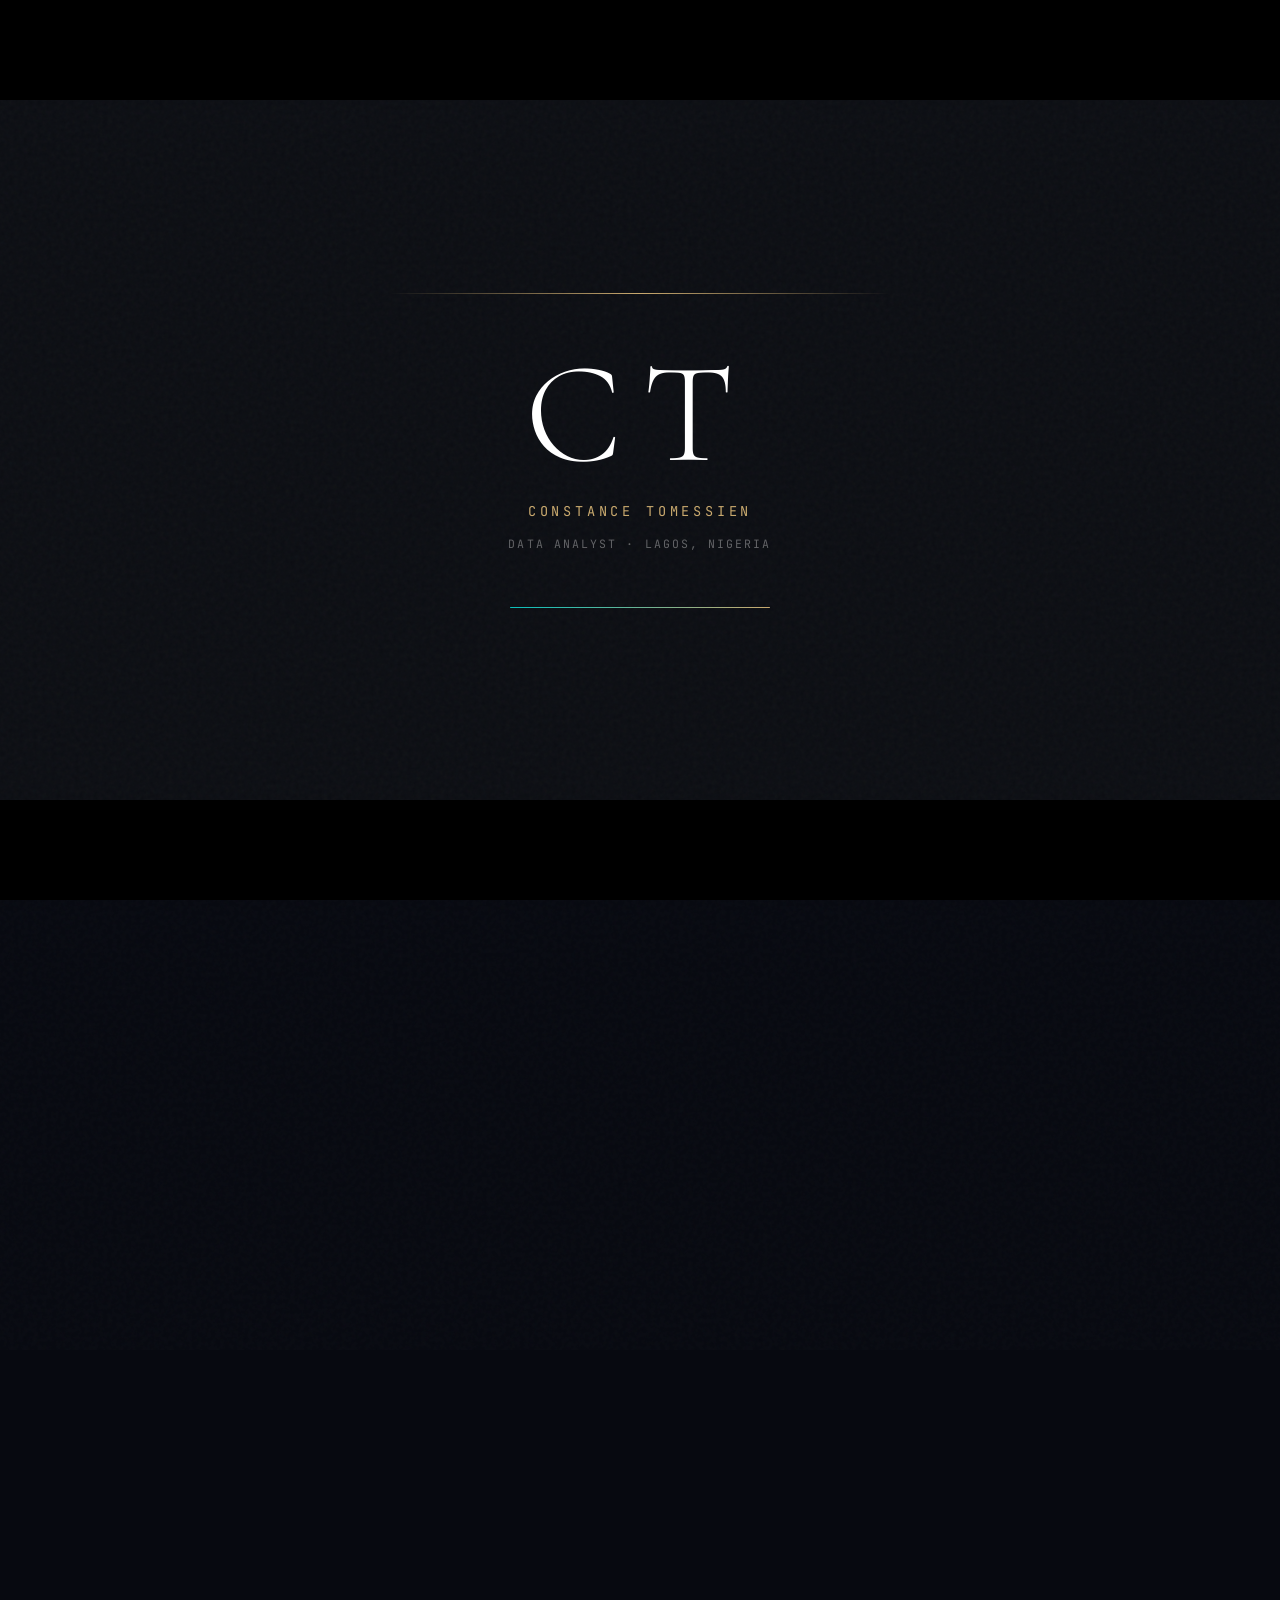
==== commit aea4e2b3: "Improved resume" ====
--- a/index.html
+++ b/index.html
@@ -18,6 +18,11 @@
   <link rel="preconnect" href="https://fonts.gstatic.com" crossorigin/>
   <link href="https://fonts.googleapis.com/css2?family=Cormorant:ital,wght@0,300;0,400;0,500;0,600;0,700;1,300;1,400;1,600&family=Outfit:wght@200;300;400;500;600;700&family=JetBrains+Mono:wght@300;400;500&display=swap" rel="stylesheet"/>
   <link rel="stylesheet" href="Styles/style.css"/>
+  <!-- Prevent browser scroll restoration before JS loads -->
+  <script>
+    if ('scrollRestoration' in history) history.scrollRestoration = 'manual';
+    window.scrollTo(0, 0);
+  </script>
 </head>
 <body>
 
@@ -65,9 +70,28 @@
       <a href="work.html">Projects</a>
       <a href="credentials.html">Credentials</a>
     </div>
-    <button id="theme-toggle" class="theme-toggle" aria-label="Toggle theme">🌙</button>
+    <div style="display:flex;align-items:center;gap:0.6rem;">
+      <button id="theme-toggle" class="theme-toggle" aria-label="Toggle theme">🌙</button>
+      <button class="hamburger" id="hamburger" aria-label="Open menu" aria-expanded="false">
+        <span></span><span></span><span></span>
+      </button>
+    </div>
   </nav>
 </header>
+
+<!-- ░░ MOBILE MENU OVERLAY ░░ -->
+<div id="mobile-overlay" aria-hidden="true"></div>
+
+<!-- ░░ MOBILE DRAWER ░░ -->
+<nav id="mobile-menu" aria-label="Mobile navigation">
+  <a href="index.html#work">Home</a>
+  <a href="index.html#about">About</a>
+  <a href="index.html#services">Services</a>
+  <a href="work.html">Projects</a>
+  <a href="credentials.html">Credentials</a>
+  <a href="index.html#contact">Contact</a>
+  <a href="mailto:Esstancy@gmail.com" class="mobile-cta">Let's Talk →</a>
+</nav>
 
 <main id="top">
 
--- a/Styles/style.css
+++ b/Styles/style.css
@@ -61,6 +61,12 @@
   color: var(--text);
   overflow-x: hidden;
   transition: background 0.5s ease, color 0.5s ease;
+}
+
+/* Lock scroll while intro is in DOM */
+body:has(#intro) {
+  overflow: hidden !important;
+  height: 100dvh;
 }
 img  { display: block; max-width: 100%; }
 a    { text-decoration: none; color: inherit; }
@@ -1341,8 +1347,128 @@
 .reveal-right.active { opacity: 1; transform: translateX(0); }
 
 /* ═══════════════════════════════════════════════════════════════════
-   ⑱ RESPONSIVE
-   ═══════════════════════════════════════════════════════════════════ */
+   ⑱ RESPONSIVE + MOBILE MENU
+   ═══════════════════════════════════════════════════════════════════ */
+
+/* ── HAMBURGER BUTTON ─────────────────────────────────────────── */
+.hamburger {
+  display: none;
+  flex-direction: column;
+  justify-content: center;
+  align-items: center;
+  gap: 5px;
+  width: 40px;
+  height: 40px;
+  background: var(--surface2);
+  border: 1px solid var(--border);
+  border-radius: 8px;
+  cursor: pointer;
+  padding: 0;
+  flex-shrink: 0;
+  z-index: 900;
+  position: relative;
+}
+.hamburger span {
+  display: block;
+  width: 20px;
+  height: 1.5px;
+  background: var(--text);
+  border-radius: 2px;
+  transition: transform 0.35s var(--ease), opacity 0.25s ease, width 0.3s ease;
+  transform-origin: center;
+}
+.hamburger.active span:nth-child(1) { transform: translateY(6.5px) rotate(45deg); }
+.hamburger.active span:nth-child(2) { opacity: 0; width: 0; }
+.hamburger.active span:nth-child(3) { transform: translateY(-6.5px) rotate(-45deg); }
+
+/* ── MOBILE OVERLAY ──────────────────────────────────────────── */
+#mobile-overlay {
+  position: fixed;
+  inset: 0;
+  background: rgba(7, 9, 16, 0.7);
+  backdrop-filter: blur(6px);
+  -webkit-backdrop-filter: blur(6px);
+  z-index: 700;
+  opacity: 0;
+  pointer-events: none;
+  transition: opacity 0.35s ease;
+}
+#mobile-overlay.open { opacity: 1; pointer-events: all; }
+
+/* ── MOBILE DRAWER ───────────────────────────────────────────── */
+#mobile-menu {
+  position: fixed;
+  top: 0; right: 0;
+  width: min(320px, 85vw);
+  height: 100dvh;
+  background: var(--surface);
+  border-left: 1px solid var(--border-gold);
+  z-index: 800;
+  display: flex;
+  flex-direction: column;
+  padding: 5rem 2.5rem 3rem;
+  gap: 0;
+  transform: translateX(100%);
+  transition: transform 0.45s var(--ease);
+  box-shadow: -20px 0 60px rgba(0,0,0,0.4);
+}
+#mobile-menu.open { transform: translateX(0); }
+#mobile-menu::before {
+  content: 'CT';
+  position: absolute;
+  top: 1.4rem; left: 2.5rem;
+  font-family: var(--f-serif);
+  font-size: 1.5rem;
+  font-weight: 500;
+  color: var(--text);
+}
+#mobile-menu::after {
+  content: '';
+  position: absolute;
+  top: 0; left: 0; right: 0;
+  height: 2px;
+  background: linear-gradient(90deg, var(--gold), var(--teal));
+}
+#mobile-menu a {
+  font-family: var(--f-sans);
+  font-size: 1.05rem;
+  font-weight: 500;
+  color: var(--muted);
+  padding: 1rem 0;
+  border-bottom: 1px solid var(--border);
+  display: flex;
+  align-items: center;
+  justify-content: space-between;
+  transition: color 0.25s;
+}
+#mobile-menu a:last-child { border-bottom: none; }
+#mobile-menu a:hover, #mobile-menu a:focus { color: var(--gold); }
+#mobile-menu a::after {
+  content: '→';
+  font-size: 0.85rem;
+  color: var(--gold);
+  opacity: 0;
+  transform: translateX(-6px);
+  transition: opacity 0.25s, transform 0.25s var(--ease);
+}
+#mobile-menu a:hover::after { opacity: 1; transform: translateX(0); }
+.mobile-cta {
+  margin-top: auto;
+  display: inline-flex !important;
+  align-items: center !important;
+  justify-content: center !important;
+  padding: 1rem 2rem !important;
+  background: var(--gold) !important;
+  color: #0B0D12 !important;
+  border-radius: 10px;
+  font-weight: 700 !important;
+  font-size: 0.9rem !important;
+  border-bottom: none !important;
+  letter-spacing: 0.04em;
+}
+.mobile-cta::after { display: none !important; }
+
+/* ── BREAKPOINT: TABLET ──────────────────────────────────────── */
 @media (max-width: 1060px) {
   .hero { grid-template-columns: 1fr; min-height: auto; padding-top: 100px; padding-bottom: 4rem; gap: 3rem; }
   .hero::before { display: none; }
@@ -1353,18 +1479,51 @@
   .contact-inner { padding: 4rem 2.5rem; }
 }
 
-@media (max-width: 700px) {
-  .nav-links { gap: 0.5rem; }
-  .nav-links a { font-size: 0.72rem; padding: 0.4rem 0.6rem; }
+/* ── BREAKPOINT: MOBILE ──────────────────────────────────────── */
+@media (max-width: 768px) {
+  /* Nav */
+  .nav-links { display: none !important; }
+  .hamburger  { display: flex; }
+
+  /* Intro */
+  .intro-initials { font-size: clamp(3.5rem, 20vw, 7rem); }
+  .intro-name     { font-size: 0.7rem; letter-spacing: 0.2em; }
+  .intro-role     { font-size: 0.62rem; }
+  #intro .bar-top,
+  #intro .bar-bottom { height: 60px; }
+
+  /* Hero */
+  .hero { padding: 0 5%; padding-top: 90px; gap: 2.5rem; }
+  .hero h1 { font-size: clamp(2rem, 7vw, 3rem); }
+  .hero-cta { flex-direction: column; gap: 0.75rem; }
+  .hero-cta .mag-btn { width: 100%; justify-content: center; }
+  .hero-card { max-width: 100%; }
+  .hero-image { height: 260px; }
+  .hero-stats h3 { font-size: 2.2rem; }
+  .hero-stats { gap: 2rem; }
+
+  /* Sections */
+  .section-wrap { padding: 5rem 5%; }
+  .page-hero { padding: 7rem 5% 3rem; }
+  .page-hero::before { display: none; }
+  .page-hero h1 { font-size: clamp(2.2rem, 8vw, 3.4rem); }
   .service-grid { grid-template-columns: 1fr; }
-  .section-wrap { padding: 5rem 5%; }
-  .page-hero { padding: 8rem 5% 4rem; }
-  .contact-inner { padding: 3rem 1.5rem; }
-}
-
+  .contact-inner { padding: 3rem 1.5rem; border-radius: 18px; }
+  .contact-inner h2 { font-size: clamp(1.7rem, 6vw, 2.4rem); }
+  .project-detail { padding: 4rem 5%; }
+  .cred-section   { padding: 3rem 5%; }
+  .snapshot-grid  { grid-template-columns: 1fr; }
+  .card-grid      { grid-template-columns: 1fr; }
+}
+
+/* ── BREAKPOINT: SMALL PHONES ────────────────────────────────── */
 @media (max-width: 480px) {
-  .nav-links { display: none; }
-  .hero { padding: 0 5%; padding-top: 90px; }
-  .hero-stats { gap: 2rem; }
-  .snapshot-grid { grid-template-columns: 1fr; }
-}
+  .hero { padding-top: 80px; }
+  .hero h1 { font-size: clamp(1.9rem, 8vw, 2.4rem); }
+  .hero-stats { flex-direction: column; gap: 1.5rem; }
+  .work-grid { grid-template-columns: 1fr; }
+  .section-wrap { padding: 4rem 5%; }
+  .contact-inner { padding: 2.5rem 1.2rem; }
+  .site-footer { flex-direction: column; align-items: flex-start; gap: 1rem; }
+  .footer-links { gap: 0.8rem; flex-wrap: wrap; }
+}
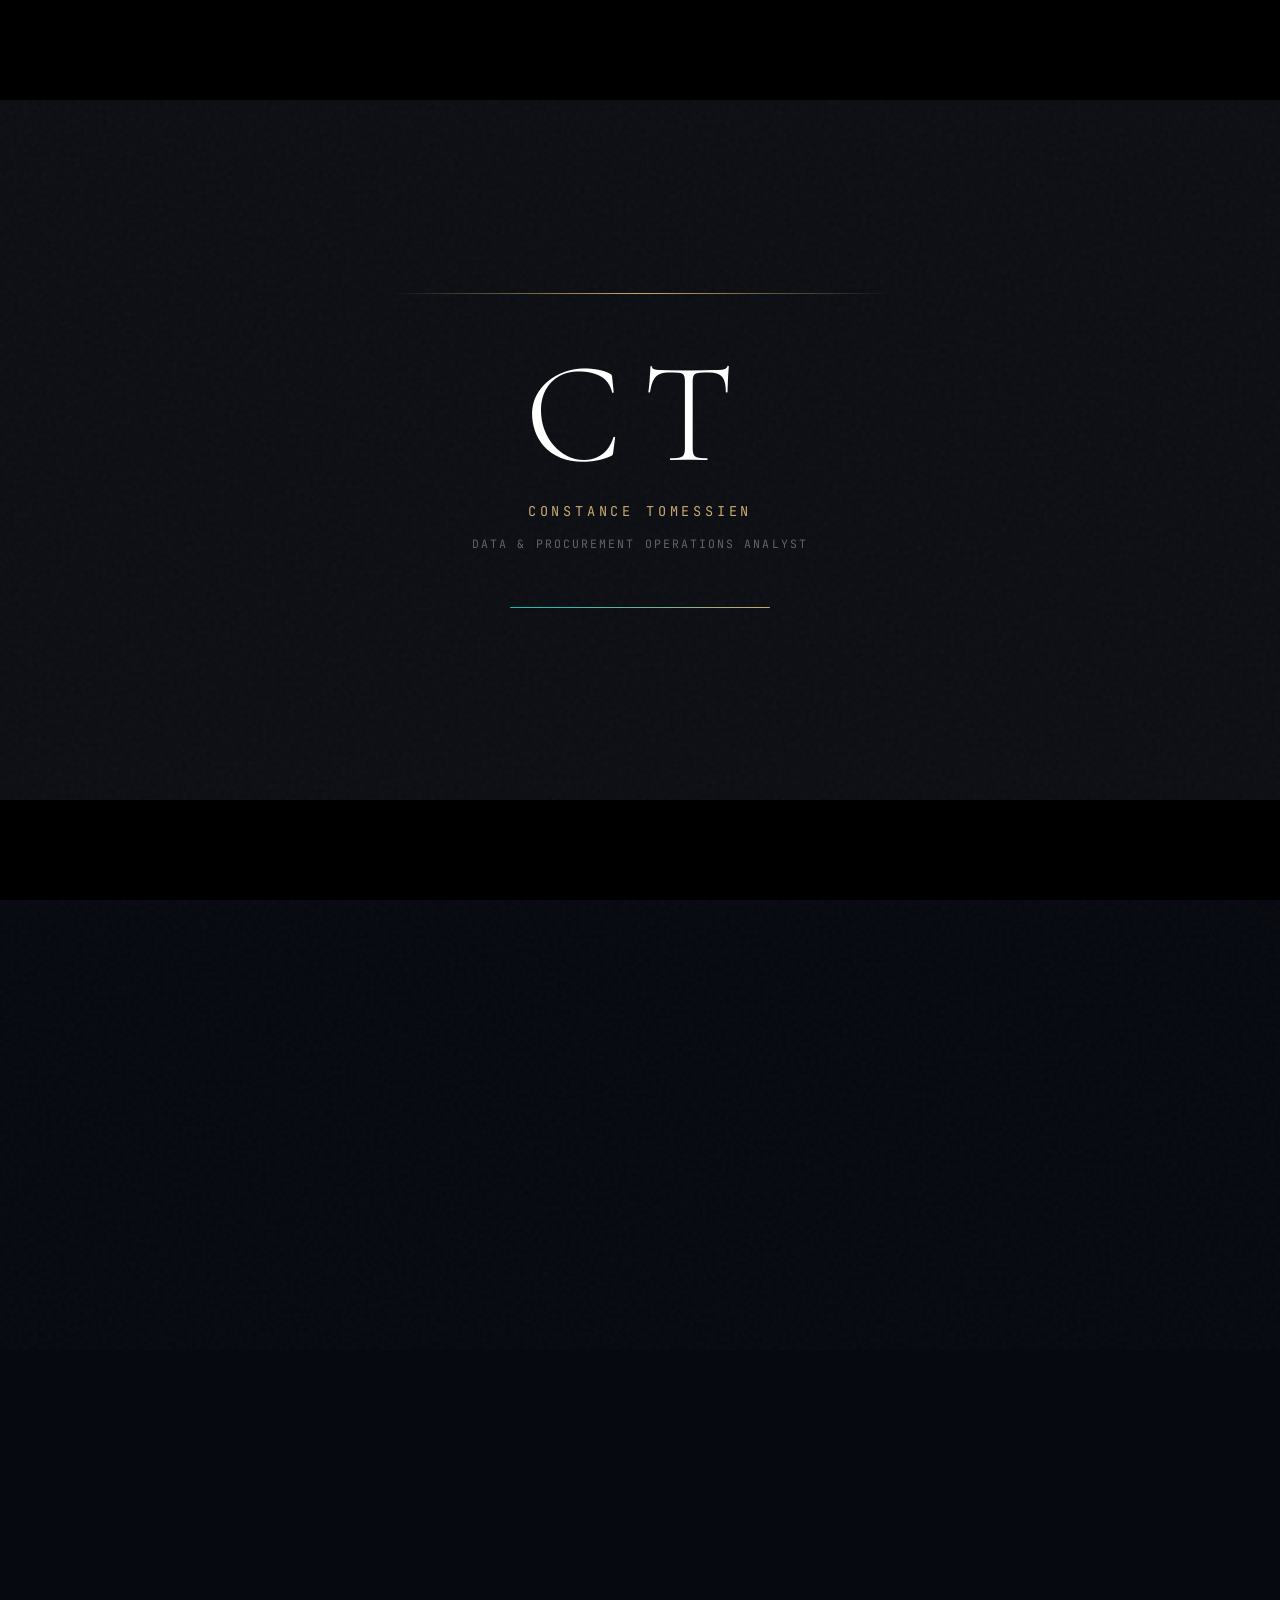
==== commit 4a712722: "Lastest Resume" ====
--- a/index.html
+++ b/index.html
@@ -5,7 +5,6 @@
   <meta name="viewport" content="width=device-width, initial-scale=1.0"/>
   <title>Portfolio | Constance Tomessien</title>
 
-  <!-- Google tag -->
   <script async src="https://www.googletagmanager.com/gtag/js?id=G-05SJEJJDKQ"></script>
   <script>
     window.dataLayer=window.dataLayer||[];
@@ -18,7 +17,6 @@
   <link rel="preconnect" href="https://fonts.gstatic.com" crossorigin/>
   <link href="https://fonts.googleapis.com/css2?family=Cormorant:ital,wght@0,300;0,400;0,500;0,600;0,700;1,300;1,400;1,600&family=Outfit:wght@200;300;400;500;600;700&family=JetBrains+Mono:wght@300;400;500&display=swap" rel="stylesheet"/>
   <link rel="stylesheet" href="Styles/style.css"/>
-  <!-- Prevent browser scroll restoration before JS loads -->
   <script>
     if ('scrollRestoration' in history) history.scrollRestoration = 'manual';
     window.scrollTo(0, 0);
@@ -26,7 +24,6 @@
 </head>
 <body>
 
-<!-- ░░ CINEMATIC INTRO SPLASH ░░ -->
 <div id="intro">
   <div class="bar-top"></div>
   <div class="bar-bottom"></div>
@@ -34,23 +31,19 @@
     <div class="intro-scan"></div>
     <div class="intro-initials">CT</div>
     <div class="intro-name">Constance Tomessien</div>
-    <div class="intro-role">Data Analyst · Lagos, Nigeria</div>
+    <div class="intro-role">Data & Procurement Operations Analyst</div>
     <div class="intro-progress-track">
       <div class="intro-progress-fill"></div>
     </div>
   </div>
 </div>
 
-<!-- ░░ FILM GRAIN ░░ -->
 <div class="film-grain" aria-hidden="true"></div>
 
-<!-- ░░ SCROLL PROGRESS ░░ -->
 <div id="scroll-bar" aria-hidden="true"></div>
 
-<!-- ░░ PAGE VEIL TRANSITION ░░ -->
 <div id="page-veil" aria-hidden="true"></div>
 
-<!-- ░░ CUSTOM CURSOR ░░ -->
 <div class="c-cursor" aria-hidden="true">
   <div class="c-dot" id="cursor-dot"></div>
   <div class="c-ring" id="cursor-ring">
@@ -58,7 +51,6 @@
   </div>
 </div>
 
-<!-- ░░░ NAV ░░░ -->
 <header class="site-header">
   <nav class="nav">
     <a class="logo" href="#top">CT</a>
@@ -79,10 +71,8 @@
   </nav>
 </header>
 
-<!-- ░░ MOBILE MENU OVERLAY ░░ -->
 <div id="mobile-overlay" aria-hidden="true"></div>
 
-<!-- ░░ MOBILE DRAWER ░░ -->
 <nav id="mobile-menu" aria-label="Mobile navigation">
   <a href="index.html#work">Home</a>
   <a href="index.html#about">About</a>
@@ -95,7 +85,6 @@
 
 <main id="top">
 
-  <!-- ━━━━ HERO ━━━━━━━━━━━━━━━━━━━━━━━━━━━━━━━━━━━━━━━━━━━━━━━━ -->
   <section class="hero">
     <canvas id="hero-canvas"></canvas>
     <div class="hero-orb hero-orb-1" aria-hidden="true"></div>
@@ -103,7 +92,7 @@
 
     <div class="hero-content">
       <div class="hero-eyebrow">
-        Data Analyst · Business &amp; Operations Intelligence
+        Data &amp; Procurement Operations Analyst
         <span class="live-dot"></span>
       </div>
 
@@ -114,21 +103,21 @@
       </h1>
 
       <p class="lead">
-        I'm Constance Tomessien, a Data Analyst based in Lagos, Nigeria.
-        I work with founders and product teams to transform raw data into
-        actionable insights that drive smarter decisions and measurable growth.
+        I'm Constance Tomessien, a Data & Procurement Operations Analyst.
+        I bridge the gap between technical data environments and executive decision-making, transforming raw datasets into 
+        actionable insights that drive process optimization and measurable growth.
       </p>
 
       <div class="hero-cta">
         <a class="mag-btn primary" href="#work">View Projects</a>
-        <a class="mag-btn outline" href="credentials.html">Credentials</a>
+        <a class="mag-btn outline" href="credentials.html">Credentials &amp; Awards</a>
         <a class="mag-btn outline" href="mailto:Esstancy@gmail.com">Let's Talk</a>
       </div>
 
       <div class="hero-stats">
         <div>
-          <h3><span class="count" data-target="3">0</span><span class="plus">+</span></h3>
-          <p>Years in Data Analytics &amp; Business Intelligence</p>
+          <h3><span class="count" data-target="6">0</span><span class="plus">+</span></h3>
+          <p>Years Experience in Data &amp; Operations Analytics</p>
         </div>
         <div>
           <h3><span class="count" data-target="25">0</span><span class="plus">+</span></h3>
@@ -146,14 +135,13 @@
         <span class="live-dot"></span> Open to Opportunities
       </div>
       <div class="card-content">
-        <p><strong>Currently:</strong> Data Analyst at Sevenup Bottling Company</p>
+        <p><strong>Currently:</strong> Procurement Operations Analyst</p>
+        <p><strong>Previously:</strong> Manufacturing Operations Analyst at SBC</p>
         <p><strong>Open to:</strong> Remote, On-site &amp; Contract roles</p>
-        <p><strong>Location:</strong> Ikeja, Lagos · Fulltime</p>
-      </div>
-    </div>
-  </section>
-
-  <!-- ━━━━ SELECTED WORK ━━━━━━━━━━━━━━━━━━━━━━━━━━━━━━━━━━━━━━━ -->
+      </div>
+    </div>
+  </section>
+
   <section class="section-wrap reveal" id="work">
     <div class="section-title">
       <div class="section-eyebrow">Selected Work</div>
@@ -163,23 +151,23 @@
 
     <div class="work-grid">
 
-      <a class="work-card clickable">
+      <a class="work-card clickable" href="work.html#market-returns">
         <div class="card-glow" aria-hidden="true"></div>
         <div class="work-meta">
-          <span class="tag">Sales</span>
-          <span class="year">2025</span>
-        </div>
-        <h3>Growth, Sales &amp; Strategic Analytics</h3>
-        <p>Turning sales and financial data into clear insights that support smarter planning and revenue growth.</p>
-        <ul>
-          <li>Analyzed sales vs actual dispatch performance to highlight revenue variances</li>
-          <li>Developed revenue trend reports and financial performance dashboards</li>
-          <li>Built forecasting models to support business planning and scenario analysis</li>
-          <li>Delivered executive-ready reports focused on strategic decision-making</li>
-        </ul>
-      </a>
-
-      <a class="work-card clickable">
+          <span class="tag" style="background:rgba(201,169,110,0.2);">🏆 Award Winner</span>
+          <span class="year">2026</span>
+        </div>
+        <h3>Market Returns &amp; RCA Dashboard</h3>
+        <p>Award-winning comprehensive dashboard system built to analyze market returns data and improve RCA.</p>
+        <ul>
+          <li>Singlehandedly designed and implemented the end-to-end data pipeline</li>
+          <li>Meticulously cleaned complex datasets for absolute accuracy</li>
+          <li>Enabled faster Root Cause Analysis (RCA) and resolution strategies</li>
+          <li>Directly supported improved product quality and reduced business losses</li>
+        </ul>
+      </a>
+
+      <a class="work-card clickable" href="work.html#opsintel">
         <div class="card-glow" aria-hidden="true"></div>
         <div class="work-meta">
           <span class="tag">Manufacturing</span>
@@ -189,16 +177,15 @@
         <p>Driving operational efficiency through structured KPI tracking, variance analysis, and performance optimization.</p>
         <ul>
           <li>Analyzed manufacturing KPIs including downtime, hot issues, and corrective actions</li>
-          <li>Tracked production vs business plan to identify performance gaps and root causes</li>
+          <li>Tracked production vs business plan to identify performance gaps</li>
           <li>Monitored material yield to reduce losses and improve process efficiency</li>
-          <li>Built dashboards for finished goods allocation and budget control</li>
-        </ul>
-      </a>
-
-      <a class="work-card clickable">
+        </ul>
+      </a>
+
+      <a class="work-card clickable" href="work.html#retail">
         <div class="card-glow" aria-hidden="true"></div>
         <div class="work-meta">
-          <span class="tag">Sales</span>
+          <span class="tag">Sales &amp; Supply</span>
           <span class="year">2026</span>
         </div>
         <h3>Retail Transaction Analytics</h3>
@@ -206,14 +193,13 @@
         <ul>
           <li>Centralized KPI dashboard tracking Revenue, Profit, Margin %, and AOV</li>
           <li>Sales trend analysis, regional performance insights, and top product identification</li>
-          <li>Discount impact evaluation to uncover profit leakages and optimization opportunities</li>
-        </ul>
-      </a>
-
-    </div>
-  </section>
-
-  <!-- ━━━━ ABOUT ━━━━━━━━━━━━━━━━━━━━━━━━━━━━━━━━━━━━━━━━━━━━━━ -->
+          <li>Discount impact evaluation to uncover profit leakages</li>
+        </ul>
+      </a>
+
+    </div>
+  </section>
+
   <section class="section-wrap reveal" id="about">
     <div class="section-title">
       <div class="section-eyebrow">About Me</div>
@@ -222,28 +208,25 @@
     <div class="about-grid">
       <div class="about-text">
         <p>
-          I use data to uncover insights that drive smarter decisions and sustainable growth.
-          I enjoy translating complex datasets into clear findings backed by thoughtful analysis.
+          I am an analytical and highly accurate data professional with over 6 years of experience navigating the full data pipeline. From routine data capture and rigorous cleaning to the development of sophisticated diagnostic tools and interactive dashboards, I ensure data is practical and actionable.
         </p>
         <p>
-          I like working with teams that value accuracy, strategy, and measurable impact.
-          When I'm not analyzing data, I'm learning new tools and refining analytical solutions.
+          Whether I'm optimizing procure-to-pay (P2P) cycles or engineering robust validation workflows for manufacturing operations, I deliver measurable impact through zero-defect data entry, meticulous record-keeping, and data-led storytelling.
         </p>
       </div>
       <div class="about-list">
-        <h3>Toolbox</h3>
-        <ul>
-          <li>Excel — Advanced analytics &amp; statistical modeling</li>
-          <li>Power BI / Looker Studio — Dashboard development</li>
-          <li>Power Query — Data cleaning, transformation &amp; ETL</li>
-          <li>Performance reporting &amp; KPI frameworks</li>
-          <li>Variance analysis &amp; executive presentations</li>
-        </ul>
-      </div>
-    </div>
-  </section>
-
-  <!-- ━━━━ SERVICES ━━━━━━━━━━━━━━━━━━━━━━━━━━━━━━━━━━━━━━━━━━━ -->
+        <h3>Core Expertise</h3>
+        <ul>
+          <li>Data Analytics &amp; BI: Power BI, Looker, Tableau, Advanced Excel</li>
+          <li>Database &amp; SQL: MySQL, Snowflake, DBT, Complex Queries</li>
+          <li>Procurement &amp; Ops: P2P, Vendor Management, Spend Analysis</li>
+          <li>Data Governance: Auditing, Validation, Cleaning, SOP Development</li>
+          <li>Process Optimization &amp; Root Cause Analysis (RCA)</li>
+        </ul>
+      </div>
+    </div>
+  </section>
+
   <section class="section-wrap reveal" id="services">
     <div class="section-title">
       <div class="section-eyebrow">Services</div>
@@ -252,23 +235,22 @@
     <div class="service-grid">
       <div class="service-card">
         <div class="service-num">01</div>
-        <h3>Sales &amp; Growth Analytics</h3>
-        <p>Analyzing revenue trends, target performance, and customer segments to uncover opportunities that accelerate business growth.</p>
+        <h3>Procurement &amp; Ops Analytics</h3>
+        <p>Monitoring the procure-to-pay lifecycle, tracking vendor spend, identifying workflow bottlenecks, and optimizing cross-functional operations.</p>
       </div>
       <div class="service-card">
         <div class="service-num">02</div>
-        <h3>Operational Performance Analytics</h3>
-        <p>Monitoring KPIs, process efficiency, and variance metrics to optimize operations and improve overall performance.</p>
+        <h3>Dashboard &amp; Reporting Solutions</h3>
+        <p>Designing dynamic, data-driven dashboards (Power BI, Looker) that transform complex datasets into clear, actionable executive insights.</p>
       </div>
       <div class="service-card">
         <div class="service-num">03</div>
-        <h3>Dashboard &amp; Reporting Solutions</h3>
-        <p>Designing dynamic, data-driven dashboards that transform complex datasets into clear, actionable executive insights.</p>
-      </div>
-    </div>
-  </section>
-
-  <!-- ━━━━ CONTACT ━━━━━━━━━━━━━━━━━━━━━━━━━━━━━━━━━━━━━━━━━━━━ -->
+        <h3>Data Governance &amp; Cleaning</h3>
+        <p>Establishing rigorous data validation protocols, reducing reporting errors, and ensuring zero-defect data entry for business reliability.</p>
+      </div>
+    </div>
+  </section>
+
   <section class="contact-section reveal" id="contact">
     <div class="contact-inner">
       <h2>Let's Work With <em>Your Data</em></h2>
@@ -298,4 +280,4 @@
 
 <script src="Styles/script.js"></script>
 </body>
-</html>
+</html>
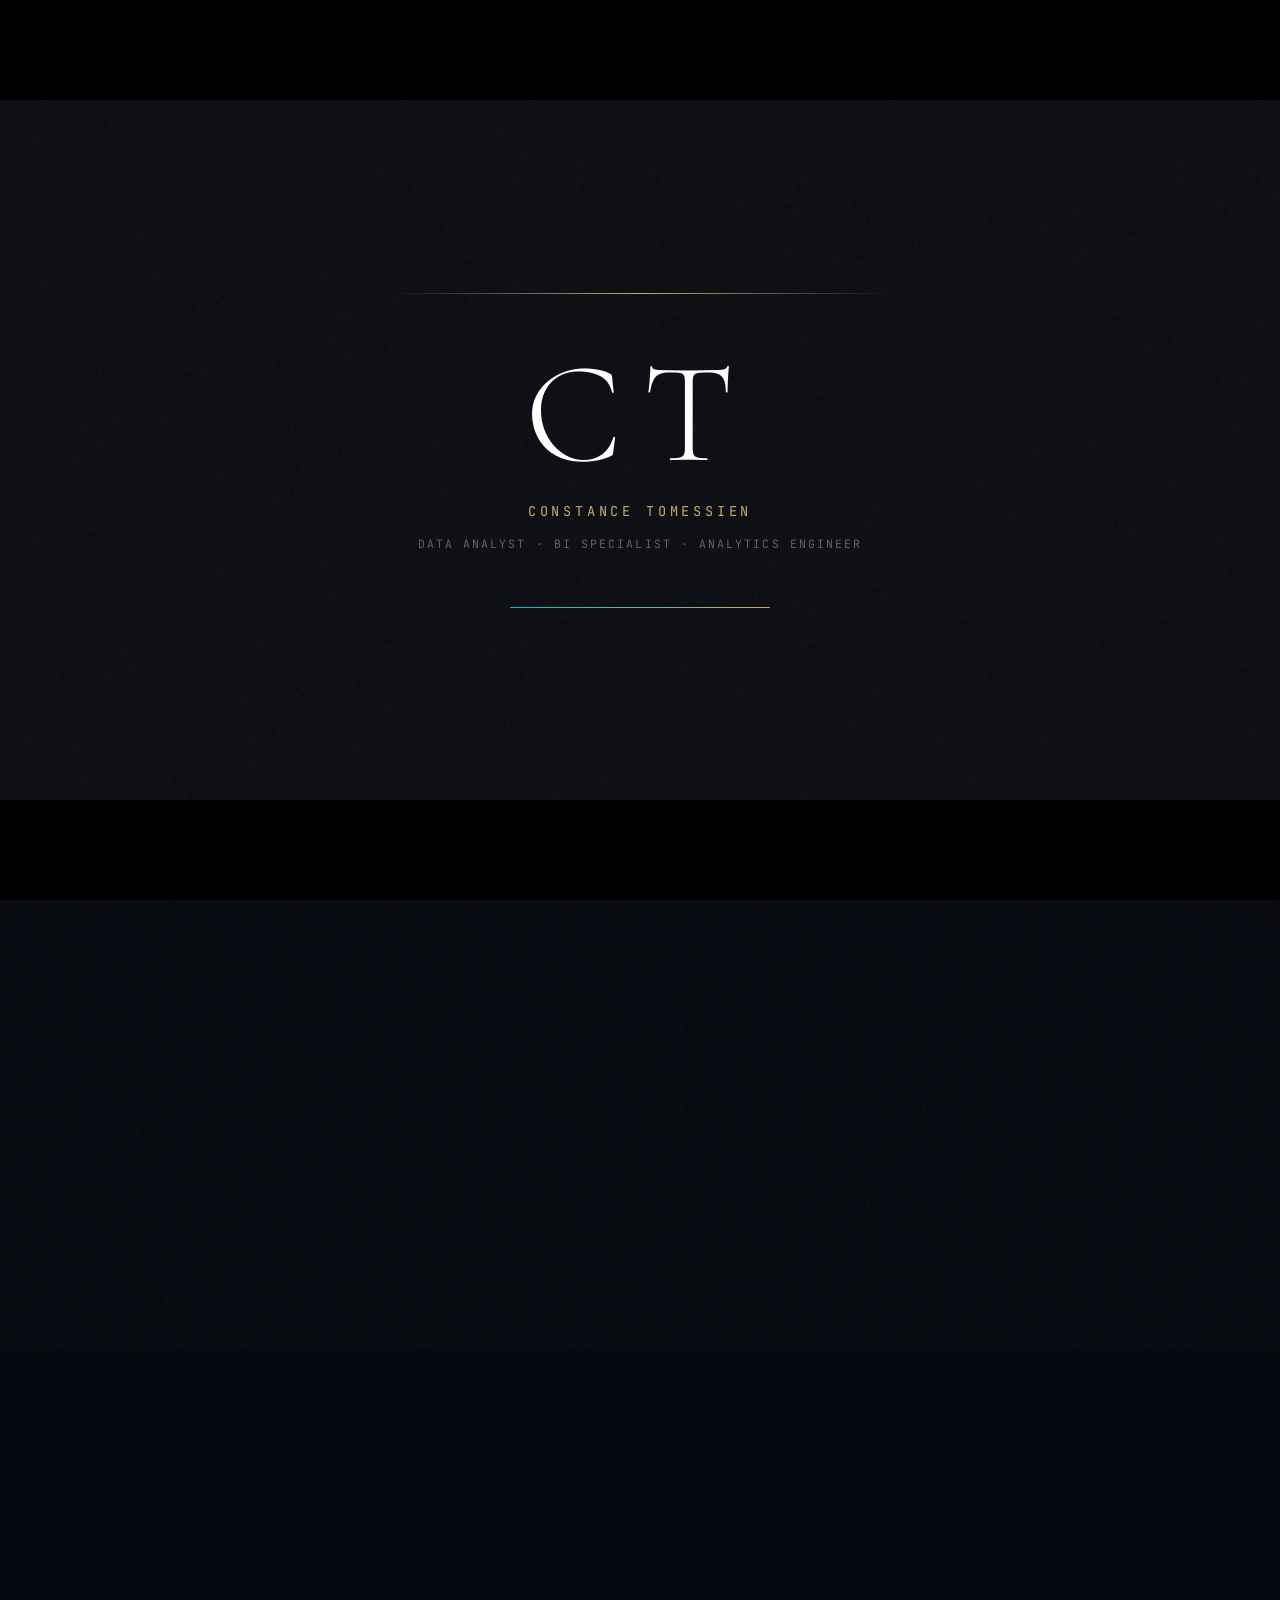
==== commit 84a2e0b9: "Update new content" ====
--- a/index.html
+++ b/index.html
@@ -31,7 +31,7 @@
     <div class="intro-scan"></div>
     <div class="intro-initials">CT</div>
     <div class="intro-name">Constance Tomessien</div>
-    <div class="intro-role">Data & Procurement Operations Analyst</div>
+    <div class="intro-role">Data Analyst · BI Specialist · Analytics Engineer</div>
     <div class="intro-progress-track">
       <div class="intro-progress-fill"></div>
     </div>
@@ -92,20 +92,18 @@
 
     <div class="hero-content">
       <div class="hero-eyebrow">
-        Data &amp; Procurement Operations Analyst
+        Data Analyst &amp; Business Intelligence Specialist
         <span class="live-dot"></span>
       </div>
 
       <h1>
-        I turn complex data into<br/>
-        <em>confident decisions</em><br/>
-        that move businesses forward.
+        I transform raw data into<br/>
+        <em>reliable intelligence</em><br/>
+        that drives real business decisions.
       </h1>
 
       <p class="lead">
-        I'm Constance Tomessien, a Data & Procurement Operations Analyst.
-        I bridge the gap between technical data environments and executive decision-making, transforming raw datasets into 
-        actionable insights that drive process optimization and measurable growth.
+        I'm Constance Tomessien — a Data Analyst and Business Intelligence Specialist with 6+ years of experience building dashboards, optimising SQL queries, automating reporting workflows, and supporting AI-driven operational improvements. Proficient in Power BI, Looker, Tableau, SQL, Python, and AI tools including Claude and ChatGPT.
       </p>
 
       <div class="hero-cta">
@@ -117,11 +115,15 @@
       <div class="hero-stats">
         <div>
           <h3><span class="count" data-target="6">0</span><span class="plus">+</span></h3>
-          <p>Years Experience in Data &amp; Operations Analytics</p>
+          <p>Years Experience in Data Analytics &amp; BI</p>
         </div>
         <div>
           <h3><span class="count" data-target="25">0</span><span class="plus">+</span></h3>
-          <p>Dashboards &amp; Analytical Reports Delivered</p>
+          <p>Dashboards &amp; BI Reports Delivered</p>
+        </div>
+        <div>
+          <h3><span class="count" data-target="99">0</span><span class="plus">%</span></h3>
+          <p>Data Accuracy Rate Maintained Across Roles</p>
         </div>
       </div>
     </div>
@@ -135,9 +137,9 @@
         <span class="live-dot"></span> Open to Opportunities
       </div>
       <div class="card-content">
-        <p><strong>Currently:</strong> Procurement Operations Analyst</p>
-        <p><strong>Previously:</strong> Manufacturing Operations Analyst at SBC</p>
-        <p><strong>Open to:</strong> Remote, On-site &amp; Contract roles</p>
+        <p><strong>Currently:</strong> Data &amp; BI Analyst — Seven Up Bottling Company</p>
+        <p><strong>Previously:</strong> Data Analyst &amp; Operations BI Specialist — Seven Up Bottling Company</p>
+        <p><strong>Open to:</strong> Remote Data, BI &amp; Analytics Engineer roles</p>
       </div>
     </div>
   </section>
@@ -146,54 +148,56 @@
     <div class="section-title">
       <div class="section-eyebrow">Selected Work</div>
       <h2>Turning data into <em>direction.</em></h2>
-      <p>Recent projects focused on strategic analysis, data storytelling, and measurable outcomes.</p>
+      <p>Selected projects in BI dashboards, pipeline engineering, and AI-assisted analytics across manufacturing and procurement.</p>
     </div>
 
     <div class="work-grid">
 
-      <a class="work-card clickable" href="work.html#market-returns">
+      <a class="work-card clickable" href="work.html#procurement-bi">
         <div class="card-glow" aria-hidden="true"></div>
         <div class="work-meta">
-          <span class="tag" style="background:rgba(201,169,110,0.2);">🏆 Award Winner</span>
+          <span class="tag">Power BI &middot; SQL</span>
           <span class="year">2026</span>
         </div>
-        <h3>Market Returns &amp; RCA Dashboard</h3>
-        <p>Award-winning comprehensive dashboard system built to analyze market returns data and improve RCA.</p>
-        <ul>
-          <li>Singlehandedly designed and implemented the end-to-end data pipeline</li>
-          <li>Meticulously cleaned complex datasets for absolute accuracy</li>
-          <li>Enabled faster Root Cause Analysis (RCA) and resolution strategies</li>
-          <li>Directly supported improved product quality and reduced business losses</li>
-        </ul>
-      </a>
-
-      <a class="work-card clickable" href="work.html#opsintel">
+        <h3>Procurement BI Dashboard System</h3>
+        <p>Multi-source BI reporting system consolidating vendor, PO, and invoice data into a live decision-making platform for procurement and finance leadership.</p>
+        <ul>
+          <li>SQL transformation layer with reusable CTEs and automated quality gates</li>
+          <li>Power BI and Looker dashboards tracking procurement KPIs and vendor performance</li>
+          <li>99.8% data accuracy rate — eliminated reconciliation discrepancies with finance</li>
+          <li>Reduced ad-hoc analytics turnaround by 40% through modular query templates</li>
+        </ul>
+      </a>
+
+      <a class="work-card clickable" href="work.html#manufacturing-analytics">
         <div class="card-glow" aria-hidden="true"></div>
         <div class="work-meta">
-          <span class="tag">Manufacturing</span>
-          <span class="year">2026</span>
-        </div>
-        <h3>Operational Intelligence &amp; Performance Analytics</h3>
-        <p>Driving operational efficiency through structured KPI tracking, variance analysis, and performance optimization.</p>
-        <ul>
-          <li>Analyzed manufacturing KPIs including downtime, hot issues, and corrective actions</li>
-          <li>Tracked production vs business plan to identify performance gaps</li>
-          <li>Monitored material yield to reduce losses and improve process efficiency</li>
-        </ul>
-      </a>
-
-      <a class="work-card clickable" href="work.html#retail">
+          <span class="tag">Power BI &middot; Python &middot; SQL</span>
+          <span class="year">2025</span>
+        </div>
+        <h3>Manufacturing Operations Analytics Platform</h3>
+        <p>End-to-end production analytics platform with Python-based data transformation, SQL data models, and a live Power BI executive dashboard across 3+ years of continuous production reporting.</p>
+        <ul>
+          <li>Reduced data latency from 24 hours to near real-time across multiple production lines</li>
+          <li>Management responded to operational issues 30% faster with live KPI visibility</li>
+          <li>100% data reliability achieved through standardised validation protocols</li>
+          <li>SQL query performance optimised — 25% reduction in execution time</li>
+        </ul>
+      </a>
+
+      <a class="work-card clickable" href="work.html#ai-automation">
         <div class="card-glow" aria-hidden="true"></div>
         <div class="work-meta">
-          <span class="tag">Sales &amp; Supply</span>
+          <span class="tag">Claude AI &middot; ChatGPT &middot; Python</span>
           <span class="year">2026</span>
         </div>
-        <h3>Retail Transaction Analytics</h3>
-        <p>Interactive retail transaction dashboard providing clear visibility into sales performance, profitability, and customer behavior.</p>
-        <ul>
-          <li>Centralized KPI dashboard tracking Revenue, Profit, Margin %, and AOV</li>
-          <li>Sales trend analysis, regional performance insights, and top product identification</li>
-          <li>Discount impact evaluation to uncover profit leakages</li>
+        <h3>AI-Assisted Reporting Automation</h3>
+        <p>Integrated Claude AI and ChatGPT into live reporting workflows to automate documentation, accelerate data analysis, and reduce manual effort across BI deliverables.</p>
+        <ul>
+          <li>Automated workflow documentation generation using LLM prompt engineering</li>
+          <li>Accelerated data analysis cycles with AI-assisted pattern recognition</li>
+          <li>Significant reduction in manual reporting turnaround time across all BI deliverables</li>
+          <li>REST API integrations connecting business platforms for seamless data flow</li>
         </ul>
       </a>
 
@@ -208,20 +212,21 @@
     <div class="about-grid">
       <div class="about-text">
         <p>
-          I am an analytical and highly accurate data professional with over 6 years of experience navigating the full data pipeline. From routine data capture and rigorous cleaning to the development of sophisticated diagnostic tools and interactive dashboards, I ensure data is practical and actionable.
+          I'm a Data Analyst and Business Intelligence Specialist with 6+ years of experience across the full data lifecycle — from pipeline ingestion and SQL modelling to BI dashboards and executive reporting. I've built reporting systems that teams rely on daily, optimised queries that reduced load times by 25%, and maintained data accuracy rates of 99%+ across high-volume environments.
         </p>
         <p>
-          Whether I'm optimizing procure-to-pay (P2P) cycles or engineering robust validation workflows for manufacturing operations, I deliver measurable impact through zero-defect data entry, meticulous record-keeping, and data-led storytelling.
+          I work with SQL, Python, Power BI, Looker, Tableau, Advanced Excel, Google Sheets, REST APIs, and AI tools including Claude and ChatGPT. I'm detail-oriented, proactive, and always looking for ways to reduce manual work and help businesses make faster, more confident decisions with their data.
         </p>
       </div>
       <div class="about-list">
         <h3>Core Expertise</h3>
         <ul>
-          <li>Data Analytics &amp; BI: Power BI, Looker, Tableau, Advanced Excel</li>
-          <li>Database &amp; SQL: MySQL, Snowflake, DBT, Complex Queries</li>
-          <li>Procurement &amp; Ops: P2P, Vendor Management, Spend Analysis</li>
-          <li>Data Governance: Auditing, Validation, Cleaning, SOP Development</li>
-          <li>Process Optimization &amp; Root Cause Analysis (RCA)</li>
+          <li>BI &amp; Dashboards: Power BI, Looker, Tableau, Metabase</li>
+          <li>SQL &amp; Databases: CTEs, Window Functions, BigQuery, Snowflake, MySQL</li>
+          <li>Python: Pandas, NumPy, ETL automation, workflow scripting</li>
+          <li>AI &amp; Automation: Claude AI, ChatGPT, REST APIs, LLM integration</li>
+          <li>Spreadsheets: Advanced Excel, Power Query, Google Sheets</li>
+          <li>Data Quality: Validation, auditing, KPI development, documentation</li>
         </ul>
       </div>
     </div>
@@ -235,18 +240,18 @@
     <div class="service-grid">
       <div class="service-card">
         <div class="service-num">01</div>
-        <h3>Procurement &amp; Ops Analytics</h3>
-        <p>Monitoring the procure-to-pay lifecycle, tracking vendor spend, identifying workflow bottlenecks, and optimizing cross-functional operations.</p>
+        <h3>Dashboard &amp; BI Development</h3>
+        <p>Building interactive, production-grade dashboards in Power BI, Looker, and Tableau that give stakeholders real-time visibility into the metrics that matter most.</p>
       </div>
       <div class="service-card">
         <div class="service-num">02</div>
-        <h3>Dashboard &amp; Reporting Solutions</h3>
-        <p>Designing dynamic, data-driven dashboards (Power BI, Looker) that transform complex datasets into clear, actionable executive insights.</p>
+        <h3>Data Pipeline &amp; SQL Engineering</h3>
+        <p>Designing and maintaining ETL/ELT pipelines, optimising SQL queries, and building scalable data models that power reliable analytics and reporting.</p>
       </div>
       <div class="service-card">
         <div class="service-num">03</div>
-        <h3>Data Governance &amp; Cleaning</h3>
-        <p>Establishing rigorous data validation protocols, reducing reporting errors, and ensuring zero-defect data entry for business reliability.</p>
+        <h3>AI-Assisted Reporting &amp; Automation</h3>
+        <p>Integrating Claude AI, ChatGPT, and REST APIs into reporting workflows to automate documentation, accelerate analysis, and reduce manual effort across BI deliverables.</p>
       </div>
     </div>
   </section>
@@ -255,9 +260,8 @@
     <div class="contact-inner">
       <h2>Let's Work With <em>Your Data</em></h2>
       <p>
-        I'm available for remote roles, contract opportunities, and freelance analytics projects.
-        If you need clear dashboards, accurate reporting, or data-driven insights to support
-        decision-making, let's connect.
+        I'm available for fully remote roles, contract engagements, and freelance analytics projects.
+        Whether you need production-grade dashboards, reliable data pipelines, or AI-assisted reporting automation — I'm ready to contribute from day one. Let's connect.
       </p>
       <a href="mailto:esstancy@gmail.com?subject=Data%20Analytics%20Opportunity">
         Get In Touch →
